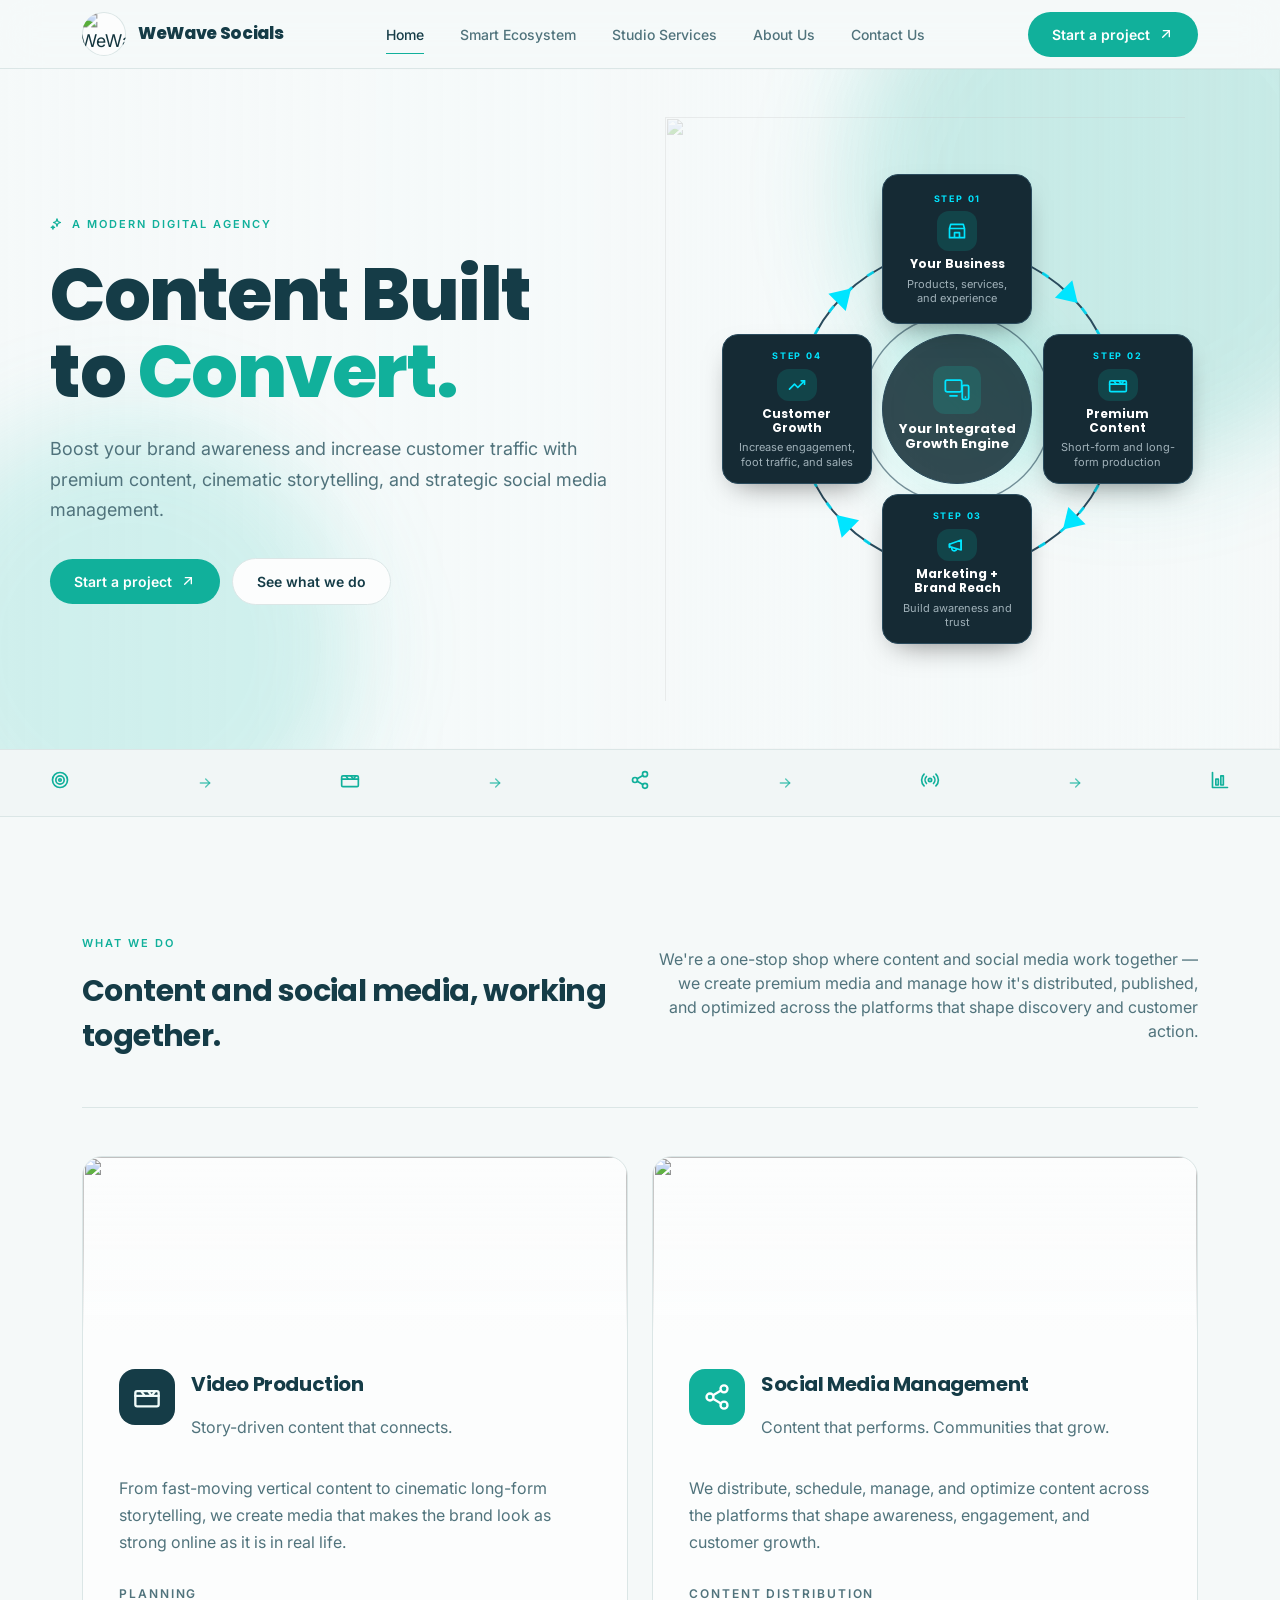
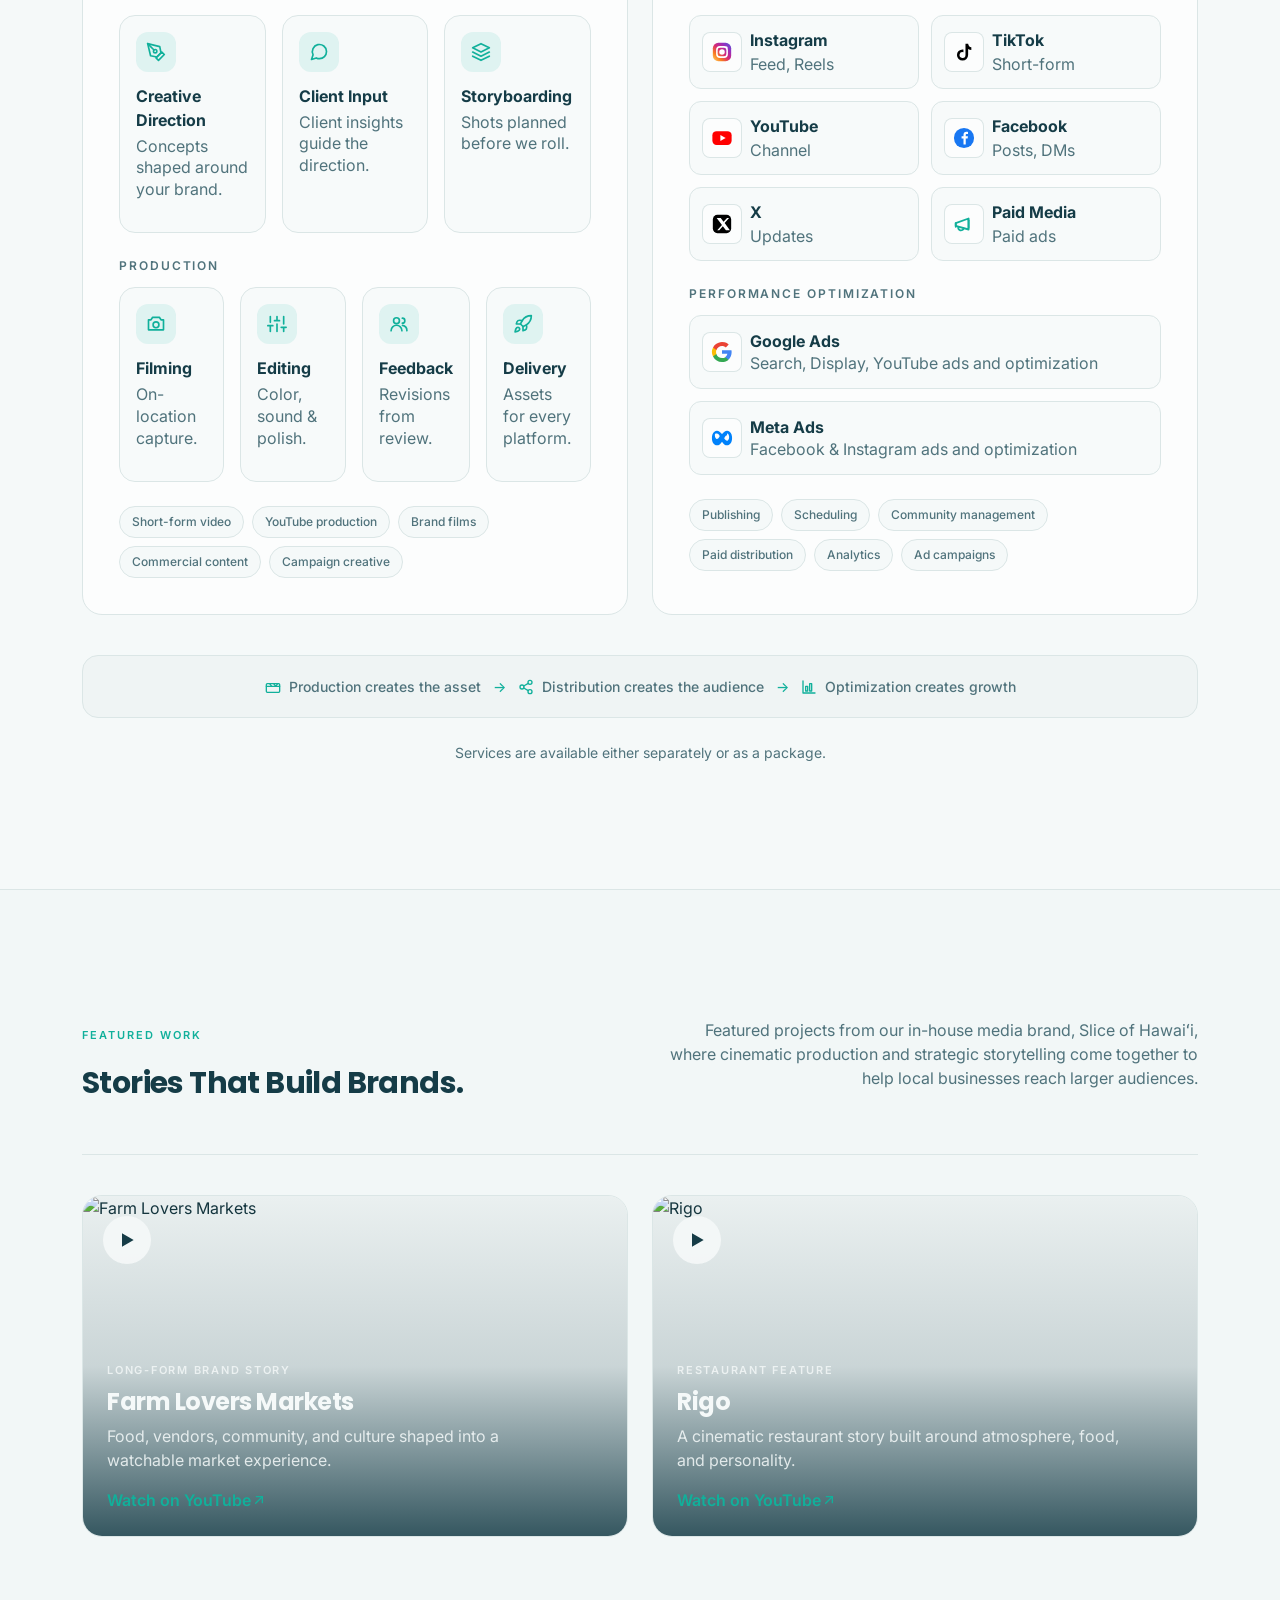
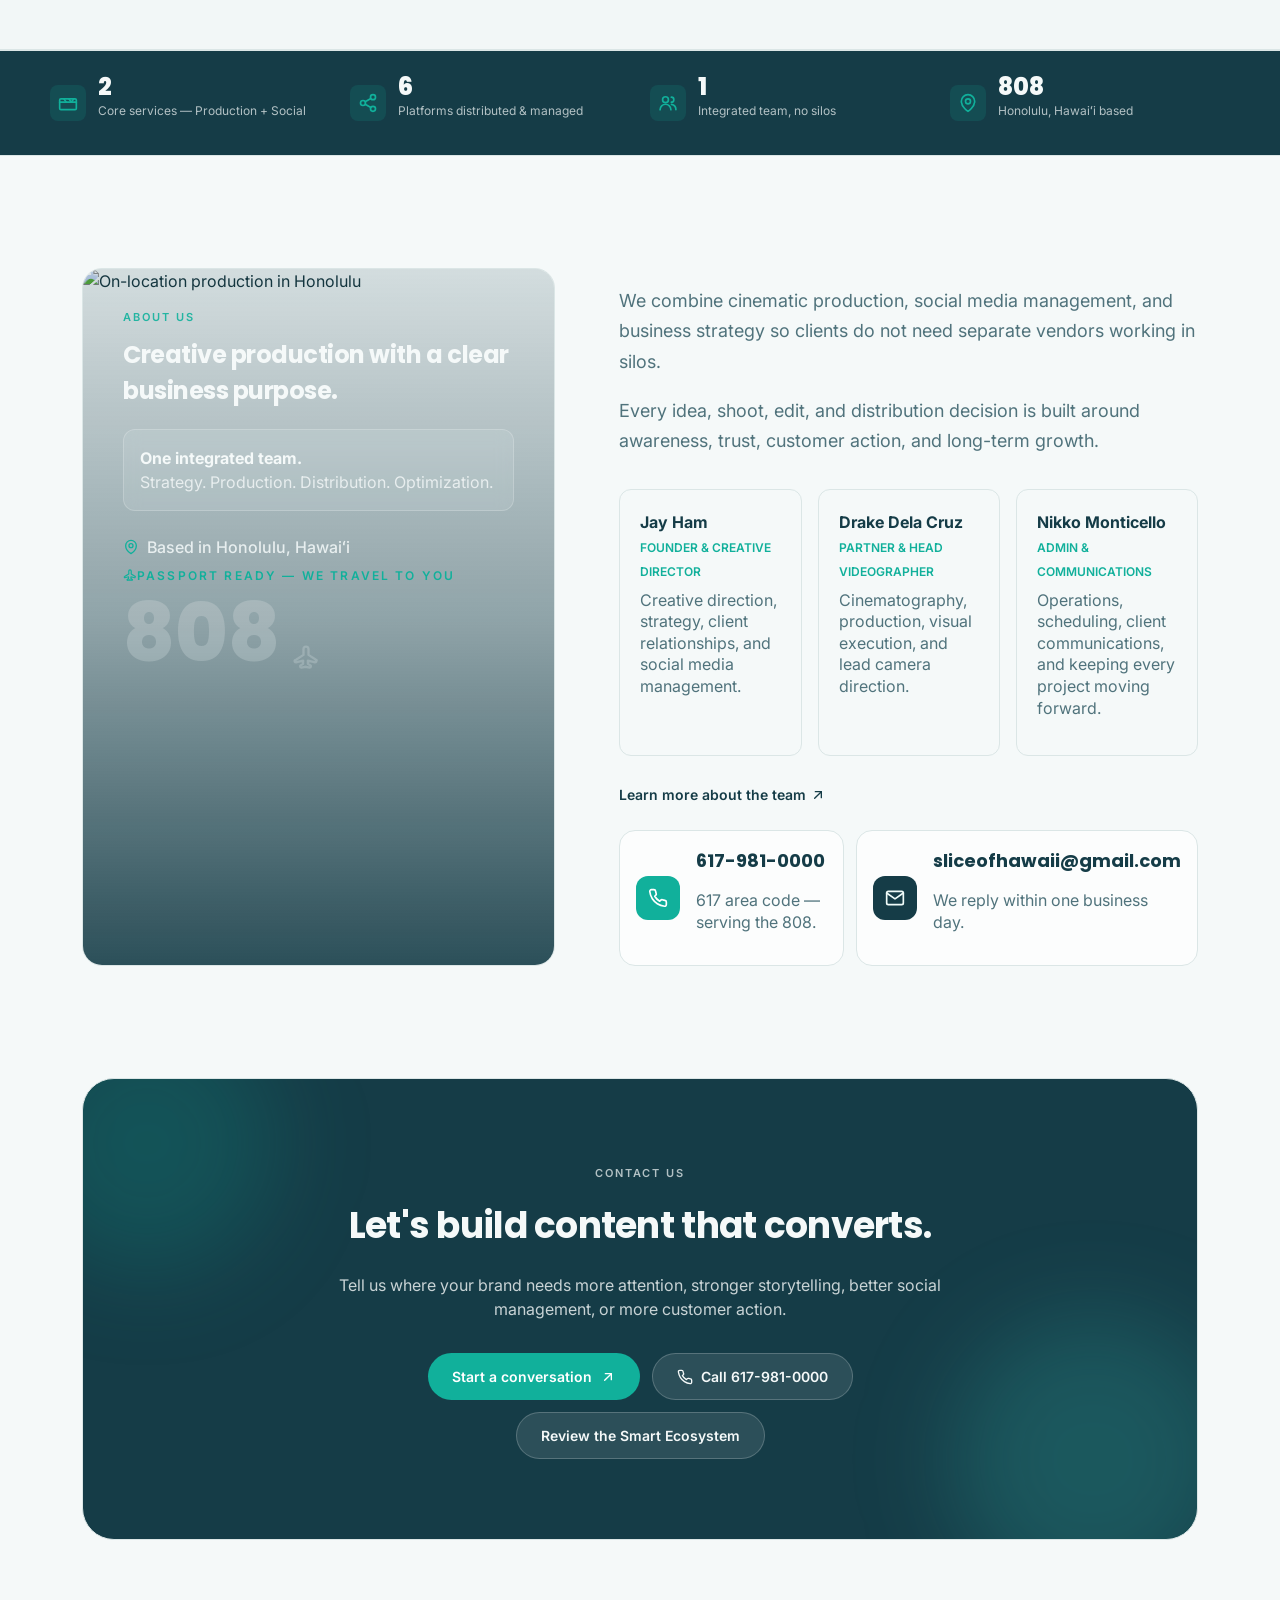
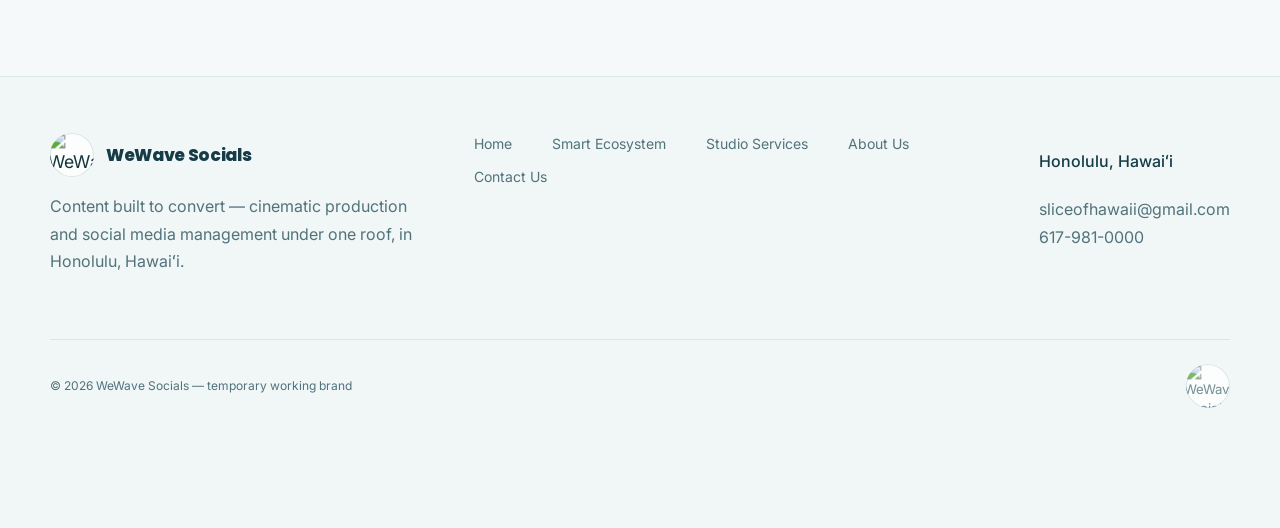
==== static-site/index.html @ 346dc927 "File changes" ====
<!DOCTYPE html>
<html lang="en">
<head>
<meta charset="UTF-8">
<meta name="viewport" content="width=device-width, initial-scale=1.0">
<title>WeWave Socials — Content Built to Convert</title>
<link rel="stylesheet" href="styles.css">
</head>
<body>

<!-- Icon sprite -->
<svg width="0" height="0" style="position:absolute" aria-hidden="true">
<symbol id="ic-sparkles" viewBox="0 0 24 24"><path d="M12 3l1.6 4.8L18 9.5l-4.4 1.7L12 16l-1.6-4.8L6 9.5l4.4-1.7L12 3z"/><path d="M5 15l.7 2L8 17.7 5.7 18.4 5 21l-.7-2.6L2 17.7 4.3 17 5 15z"/></symbol>
<symbol id="ic-arrow-up-right" viewBox="0 0 24 24"><path d="M7 17L17 7"/><path d="M8 7h9v9"/></symbol>
<symbol id="ic-arrow-right" viewBox="0 0 24 24"><path d="M5 12h14"/><path d="M13 6l6 6-6 6"/></symbol>
<symbol id="ic-arrow-left" viewBox="0 0 24 24"><path d="M19 12H5"/><path d="M11 18l-6-6 6-6"/></symbol>
<symbol id="ic-play" viewBox="0 0 24 24"><path d="M6 4l14 8-14 8z" fill="currentColor" stroke="none"/></symbol>
<symbol id="ic-eye" viewBox="0 0 24 24"><path d="M2 12s3.5-7 10-7 10 7 10 7-3.5 7-10 7-10-7-10-7z"/><circle cx="12" cy="12" r="3"/></symbol>
<symbol id="ic-heart" viewBox="0 0 24 24"><path d="M20.84 4.61a5.5 5.5 0 0 0-7.78 0L12 6.67l-1.06-1.06a5.5 5.5 0 1 0-7.78 7.78l1.06 1.06L12 21.23l7.78-7.78 1.06-1.06a5.5 5.5 0 0 0 0-7.78z"/></symbol>
<symbol id="ic-phone" viewBox="0 0 24 24"><path d="M22 16.92v3a2 2 0 0 1-2.18 2 19.8 19.8 0 0 1-8.63-3.07 19.5 19.5 0 0 1-6-6 19.8 19.8 0 0 1-3.07-8.67A2 2 0 0 1 4.11 2h3a2 2 0 0 1 2 1.72c.13.96.36 1.9.7 2.81a2 2 0 0 1-.45 2.11L8.09 9.91a16 16 0 0 0 6 6l1.27-1.27a2 2 0 0 1 2.11-.45c.91.34 1.85.57 2.81.7A2 2 0 0 1 22 16.92z"/></symbol>
<symbol id="ic-mail" viewBox="0 0 24 24"><rect x="2" y="4" width="20" height="16" rx="2"/><path d="M2 6l10 7 10-7"/></symbol>
<symbol id="ic-map-pin" viewBox="0 0 24 24"><path d="M20 10c0 7-8 12-8 12s-8-5-8-12a8 8 0 0 1 16 0z"/><circle cx="12" cy="10" r="3"/></symbol>
<symbol id="ic-plane" viewBox="0 0 24 24"><path d="M17.8 19.2 16 11l3.5-3.5a2.12 2.12 0 0 0-3-3L13 8 4.8 6.2a1 1 0 0 0-1 1.7l5.5 3.3-2 2-2.3-.5a1 1 0 0 0-1 1.7l3 2 2 3a1 1 0 0 0 1.7-1l-.5-2.3 2-2 3.3 5.5a1 1 0 0 0 1.7-1z"/></symbol>
<symbol id="ic-clapperboard" viewBox="0 0 24 24"><rect x="2" y="7" width="20" height="13" rx="1.5"/><path d="M2 11h20"/><path d="M7 7l3 4M13 7l3 4M19 7l-3 4"/></symbol>
<symbol id="ic-share-2" viewBox="0 0 24 24"><circle cx="18" cy="5" r="3"/><circle cx="6" cy="12" r="3"/><circle cx="18" cy="19" r="3"/><path d="M8.6 13.5l6.8 4M15.4 6.5l-6.8 4"/></symbol>
<symbol id="ic-bar-chart-3" viewBox="0 0 24 24"><path d="M3 3v18h18"/><rect x="7" y="11" width="3" height="7"/><rect x="13" y="7" width="3" height="11"/></symbol>
<symbol id="ic-target" viewBox="0 0 24 24"><circle cx="12" cy="12" r="9"/><circle cx="12" cy="12" r="5"/><circle cx="12" cy="12" r="1.5"/></symbol>
<symbol id="ic-radio" viewBox="0 0 24 24"><path d="M4.9 19.1a10 10 0 0 1 0-14.2M19.1 4.9a10 10 0 0 1 0 14.2M7.8 16.2a6 6 0 0 1 0-8.4M16.2 7.8a6 6 0 0 1 0 8.4"/><circle cx="12" cy="12" r="2"/></symbol>
<symbol id="ic-pen-tool" viewBox="0 0 24 24"><path d="m12 19 7-7 3 3-7 7-3-3z"/><path d="m18 13-1.5-7.5L2 2l3.5 14.5L13 18l5-5z"/><path d="m2 2 7.586 7.586"/><circle cx="11" cy="11" r="2"/></symbol>
<symbol id="ic-message-circle" viewBox="0 0 24 24"><path d="M21 11.5a8.38 8.38 0 0 1-8.5 8.5 8.5 8.5 0 0 1-3.8-.9L3 21l1.9-5.7a8.5 8.5 0 1 1 16.1-3.8z"/></symbol>
<symbol id="ic-layers" viewBox="0 0 24 24"><path d="M12 2l10 5-10 5L2 7l10-5z"/><path d="M2 12l10 5 10-5M2 17l10 5 10-5"/></symbol>
<symbol id="ic-camera" viewBox="0 0 24 24"><path d="M3 7h3l2-3h8l2 3h3v12H3z"/><circle cx="12" cy="13" r="3.5"/></symbol>
<symbol id="ic-sliders" viewBox="0 0 24 24"><path d="M4 21v-7M4 10V3M12 21v-9M12 8V3M20 21v-5M20 12V3M1 14h6M9 8h6M17 16h6"/></symbol>
<symbol id="ic-users" viewBox="0 0 24 24"><circle cx="9" cy="8" r="3.5"/><path d="M2.5 20a6.5 6.5 0 0 1 13 0M16 5a3 3 0 0 1 0 6M21.5 20a6.5 6.5 0 0 0-5.3-6.4"/></symbol>
<symbol id="ic-rocket" viewBox="0 0 24 24"><path d="M4.5 16.5c-1.5 1.26-2 5-2 5s3.74-.5 5-2c.71-.84.7-2.13-.09-2.91a2.18 2.18 0 0 0-2.91-.09z"/><path d="M12 15l-3-3a22 22 0 0 1 2-3.95A12.88 12.88 0 0 1 22 2c0 2.72-.78 7.5-6 11a22.35 22.35 0 0 1-4 2z"/><path d="M9 12H4s.55-3.03 2-4c1.62-1.08 5 0 5 0M12 15v5s3.03-.55 4-2c1.08-1.62 0-5 0-5"/></symbol>
<symbol id="ic-check" viewBox="0 0 24 24"><path d="M20 6L9 17l-5-5"/></symbol>
<symbol id="ic-globe" viewBox="0 0 24 24"><circle cx="12" cy="12" r="9"/><path d="M3 12h18M12 3a15 15 0 0 1 0 18M12 3a15 15 0 0 0 0 18"/></symbol>
<symbol id="ic-headphones" viewBox="0 0 24 24"><path d="M3 14v-2a9 9 0 0 1 18 0v2"/><path d="M21 14v4a2 2 0 0 1-2 2h-2v-6h4M3 14v4a2 2 0 0 0 2 2h2v-6H3"/></symbol>
<symbol id="ic-building-2" viewBox="0 0 24 24"><rect x="4" y="3" width="16" height="18" rx="1"/><path d="M8 7h2M14 7h2M8 11h2M14 11h2M8 15h2M14 15h2M10 21v-4h4v4"/></symbol>
<symbol id="ic-store" viewBox="0 0 24 24"><path d="M3 9l1.5-5h15L21 9M3 9v11h18V9M3 9h18M9 20v-6h6v6"/></symbol>
<symbol id="ic-megaphone" viewBox="0 0 24 24"><path d="M3 11l14-5v12L3 14v-3z"/><path d="M3 11v4M11.6 16.8a3 3 0 1 1-5.8-1.6"/><path d="M17 8v8"/></symbol>
<symbol id="ic-trending-up" viewBox="0 0 24 24"><path d="M3 17l6-6 4 4 8-8"/><path d="M17 7h4v4"/></symbol>
<symbol id="ic-sprout" viewBox="0 0 24 24"><path d="M12 22V12M12 12C7 12 5 8 5 5c3 0 7 1 7 7zM12 12c5 0 7-4 7-7-3 0-7 1-7 7z"/></symbol>
<symbol id="ic-gauge" viewBox="0 0 24 24"><path d="M12 14l3-3M3 14a9 9 0 0 1 18 0"/><circle cx="12" cy="14" r="1.5"/></symbol>
<symbol id="ic-smartphone" viewBox="0 0 24 24"><rect x="7" y="2" width="10" height="20" rx="2"/><path d="M11 18h2"/></symbol>
<symbol id="ic-tv" viewBox="0 0 24 24"><rect x="2" y="5" width="20" height="13" rx="2"/><path d="M8 21h8"/></symbol>
<symbol id="ic-menu" viewBox="0 0 24 24"><path d="M4 6h16M4 12h16M4 18h16"/></symbol>
<symbol id="ic-x" viewBox="0 0 24 24"><path d="M6 6l12 12M18 6l-12 12"/></symbol>
</svg>

<!-- Header -->
<header class="site-header">
  <input type="checkbox" id="nav-toggle">
  <div class="container-wide header-row">
    <a href="index.html" class="brand-link">
      <span class="brand-logo"><img src="https://media.base44.com/images/public/6a5a1601b834ac73c4093efe/1c120a191_WeWaveSocialsStorefrontLogo.png" alt="WeWave Socials"></span>
      <span class="brand-name">WeWave Socials</span>
    </a>
    <nav class="nav-desktop">
      <a class="nav-link active" href="index.html">Home</a>
      <a class="nav-link" href="ecosystem.html">Smart Ecosystem</a>
      <a class="nav-link" href="studio-services.html">Studio Services</a>
      <a class="nav-link" href="about.html">About Us</a>
      <a class="nav-link" href="contact.html">Contact Us</a>
    </nav>
    <div class="nav-actions">
      <a href="contact.html" class="btn-gold">Start a project <svg class="icon ic-4"><use href="#ic-arrow-up-right"/></svg></a>
    </div>
    <label for="nav-toggle" class="menu-btn">
      <svg class="icon ic-5 icon-open"><use href="#ic-menu"/></svg>
      <svg class="icon ic-5 icon-close"><use href="#ic-x"/></svg>
    </label>
  </div>
  <div class="mobile-menu">
    <a class="nav-link" href="index.html">Home</a>
    <a class="nav-link" href="ecosystem.html">Smart Ecosystem</a>
    <a class="nav-link" href="studio-services.html">Studio Services</a>
    <a class="nav-link" href="about.html">About Us</a>
    <a class="nav-link" href="contact.html">Contact Us</a>
    <a href="contact.html" class="btn-gold btn-block" style="margin-top:.5rem">Start a project <svg class="icon ic-4"><use href="#ic-arrow-up-right"/></svg></a>
  </div>
</header>

<!-- Hero -->
<section class="hero">
  <img class="hero-bg ken-burns" src="https://media.base44.com/images/public/6a5a1601b834ac73c4093efe/52b4cb76a_generated_image.png" alt="">
  <div style="position:absolute;inset:0" class="bg-grad-hero"></div>
  <div class="hero-glow" style="top:-160px;right:-10%;width:560px;height:560px;background:hsl(172 82% 38% / 0.2)"></div>
  <div class="hero-glow bg-float-slow" style="bottom:-128px;left:-8%;width:460px;height:460px;background:hsl(174 56% 50% / 0.2)"></div>
  <div class="container-wide hero-grid">
    <div>
      <span class="eyebrow"><svg class="icon ic-3.5"><use href="#ic-sparkles"/></svg> A Modern Digital Agency</span>
      <h1>Content Built<br>to <span class="text-accent">Convert.</span></h1>
      <p class="text-lg leading-relaxed text-muted" style="max-width:36rem;margin-top:1.5rem">Boost your brand awareness and increase customer traffic with premium content, cinematic storytelling, and strategic social media management.</p>
      <div class="flex flex-wrap items-center gap-3" style="margin-top:2rem">
        <a href="contact.html" class="btn-gold">Start a project <svg class="icon ic-4"><use href="#ic-arrow-up-right"/></svg></a>
        <a href="#services" class="btn-ghost">See what we do</a>
      </div>
    </div>
    <div style="padding-left:0">
      <!-- Growth Engine flywheel -->
      <div class="ge-wrap">
        <img class="ge-watermark" src="https://media.base44.com/images/public/6a5a1601b834ac73c4093efe/0976eb1b7_image.png" alt="">
        <div class="ge-wheel">
          <div class="ge-glow"></div>
          <svg class="ge-svg" viewBox="0 0 100 100" preserveAspectRatio="xMidYMid meet" aria-hidden="true">
            <circle cx="50" cy="50" r="34" fill="none" stroke="#2a4b5d" stroke-width="0.4"/>
            <circle cx="50" cy="50" r="20" fill="none" stroke="#2a4b5d" stroke-width="0.3" opacity="0.6"/>
            <g class="flywheel-spin">
              <circle cx="50" cy="50" r="34" fill="none" stroke="#00e5ff" stroke-width="0.6" stroke-dasharray="1.6 4" opacity="0.85"/>
              <g fill="#00e5ff">
                <path d="M-2,-2.6 L2.2,0 L-2,2.6 Z" transform="translate(74,26) rotate(45)"/>
                <path d="M-2,-2.6 L2.2,0 L-2,2.6 Z" transform="translate(74,74) rotate(135)"/>
                <path d="M-2,-2.6 L2.2,0 L-2,2.6 Z" transform="translate(26,74) rotate(225)"/>
                <path d="M-2,-2.6 L2.2,0 L-2,2.6 Z" transform="translate(26,26) rotate(315)"/>
              </g>
            </g>
          </svg>
          <div class="ge-hub">
            <div class="ge-hub-inner">
              <span class="ge-ic-box"><svg width="28" height="28" viewBox="0 0 24 24" fill="none" stroke="currentColor" stroke-width="1.5" stroke-linecap="round" stroke-linejoin="round"><rect x="2" y="3.5" width="14" height="10" rx="1.4"/><path d="M6 17h6"/><rect x="16.5" y="8" width="5.5" height="12" rx="1.2"/><path d="M19.25 18h.01"/></svg></span>
              <strong style="font-family:var(--font-heading);font-size:13px;font-weight:700;line-height:1.15;color:#fff">Your Integrated<br>Growth Engine</strong>
            </div>
          </div>
          <div class="ge-node" style="left:50%;top:16%"><div class="ge-node-card"><span class="ge-step-label">Step 01</span><span class="ge-node-ic"><svg class="icon ic-5"><use href="#ic-store"/></svg></span><strong class="ge-node-title">Your Business</strong><span class="ge-node-cap">Products, services, and experience</span></div></div>
          <div class="ge-node" style="left:84%;top:50%"><div class="ge-node-card"><span class="ge-step-label">Step 02</span><span class="ge-node-ic"><svg class="icon ic-5"><use href="#ic-clapperboard"/></svg></span><strong class="ge-node-title">Premium Content</strong><span class="ge-node-cap">Short-form and long-form production</span></div></div>
          <div class="ge-node" style="left:50%;top:84%"><div class="ge-node-card"><span class="ge-step-label">Step 03</span><span class="ge-node-ic"><svg class="icon ic-5"><use href="#ic-megaphone"/></svg></span><strong class="ge-node-title">Marketing + Brand Reach</strong><span class="ge-node-cap">Build awareness and trust</span></div></div>
          <div class="ge-node" style="left:16%;top:50%"><div class="ge-node-card"><span class="ge-step-label">Step 04</span><span class="ge-node-ic"><svg class="icon ic-5"><use href="#ic-trending-up"/></svg></span><strong class="ge-node-title">Customer Growth</strong><span class="ge-node-cap">Increase engagement, foot traffic, and sales</span></div></div>
        </div>
        <div class="ge-mobile">
          <div class="ge-mrow"><span class="ge-mic"><svg width="26" height="26" viewBox="0 0 24 24" fill="none" stroke="currentColor" stroke-width="1.5" stroke-linecap="round" stroke-linejoin="round"><rect x="2" y="3.5" width="14" height="10" rx="1.4"/><path d="M6 17h6"/><rect x="16.5" y="8" width="5.5" height="12" rx="1.2"/><path d="M19.25 18h.01"/></svg></span><div><strong style="display:block;font-family:var(--font-heading);font-size:14px;font-weight:700;color:#fff">Your Integrated Growth Engine</strong><span style="font-size:12px;color:#a0b1b9">Production + distribution + optimization, working together</span></div></div>
          <div class="ge-mrow"><span class="ge-mic"><svg class="icon ic-5"><use href="#ic-store"/></svg></span><div><span class="ge-step-label">Step 01</span><strong style="display:block;font-family:var(--font-heading);font-size:14px;font-weight:700;color:#fff">Your Business</strong><span style="font-size:12px;color:#a0b1b9">Products, services, and experience</span></div></div>
          <div class="ge-mrow"><span class="ge-mic"><svg class="icon ic-5"><use href="#ic-clapperboard"/></svg></span><div><span class="ge-step-label">Step 02</span><strong style="display:block;font-family:var(--font-heading);font-size:14px;font-weight:700;color:#fff">Premium Content</strong><span style="font-size:12px;color:#a0b1b9">Short-form and long-form production</span></div></div>
          <div class="ge-mrow"><span class="ge-mic"><svg class="icon ic-5"><use href="#ic-megaphone"/></svg></span><div><span class="ge-step-label">Step 03</span><strong style="display:block;font-family:var(--font-heading);font-size:14px;font-weight:700;color:#fff">Marketing + Brand Reach</strong><span style="font-size:12px;color:#a0b1b9">Build awareness and trust</span></div></div>
          <div class="ge-mrow"><span class="ge-mic"><svg class="icon ic-5"><use href="#ic-trending-up"/></svg></span><div><span class="ge-step-label">Step 04</span><strong style="display:block;font-family:var(--font-heading);font-size:14px;font-weight:700;color:#fff">Customer Growth</strong><span style="font-size:12px;color:#a0b1b9">Increase engagement, foot traffic, and sales</span></div></div>
        </div>
      </div>
    </div>
  </div>
</section>

<!-- Trust strip -->
<div class="trust-strip">
  <div class="container-wide trust-inner">
    <span class="text-accent" title="Strategy"><svg class="icon ic-5"><use href="#ic-target"/></svg></span>
    <svg class="icon ic-4 arrow-move" style="color:hsl(172 82% 38% / 0.7)"><use href="#ic-arrow-right"/></svg>
    <span class="text-accent" title="Production"><svg class="icon ic-5"><use href="#ic-clapperboard"/></svg></span>
    <svg class="icon ic-4 arrow-move" style="color:hsl(172 82% 38% / 0.7)"><use href="#ic-arrow-right"/></svg>
    <span class="text-accent" title="Social Management"><svg class="icon ic-5"><use href="#ic-share-2"/></svg></span>
    <svg class="icon ic-4 arrow-move" style="color:hsl(172 82% 38% / 0.7)"><use href="#ic-arrow-right"/></svg>
    <span class="text-accent" title="Distribution"><svg class="icon ic-5"><use href="#ic-radio"/></svg></span>
    <svg class="icon ic-4 arrow-move" style="color:hsl(172 82% 38% / 0.7)"><use href="#ic-arrow-right"/></svg>
    <span class="text-accent" title="Optimization"><svg class="icon ic-5"><use href="#ic-bar-chart-3"/></svg></span>
  </div>
</div>

<!-- Services -->
<section id="services" class="section">
  <div class="container-wide">
    <div class="svc-head">
      <div>
        <span class="eyebrow">What We Do</span>
        <h2 class="text-3xl" style="margin-top:1rem">Content and social media, working together.</h2>
      </div>
      <p class="text-muted text-right">We're a one-stop shop where content and social media work together — we create premium media and manage how it's distributed, published, and optimized across the platforms that shape discovery and customer action.</p>
    </div>

    <div class="grid grid-2" style="margin-top:3rem">
      <!-- Video Production -->
      <article class="card svc-card">
        <div class="svc-img relative"><img class="ken-burns" src="https://media.base44.com/images/public/6a5a1601b834ac73c4093efe/ff95a23da_generated_image.png" alt=""><div class="bg-grad-up absolute inset-0"></div></div>
        <div class="svc-body flex flex-col">
          <div class="flex items-start gap-4">
            <span class="svc-icon-lg bg-primary text-primary-foreground"><svg class="icon ic-7"><use href="#ic-clapperboard"/></svg></span>
            <div><h3 class="text-xl">Video Production</h3><p class="text-sm text-muted">Story-driven content that connects.</p></div>
          </div>
          <p class="text-muted leading-relaxed" style="margin-top:1.25rem">From fast-moving vertical content to cinematic long-form storytelling, we create media that makes the brand look as strong online as it is in real life.</p>
          <span class="uppercase font-semibold text-muted" style="margin-top:.75rem;font-size:12px;letter-spacing:0.16em">Planning</span>
          <div class="grid grid-3" style="margin-top:.75rem;gap:1rem">
            <div class="svc-step"><span class="step-ic"><svg class="icon ic-5"><use href="#ic-pen-tool"/></svg></span><strong class="text-sm text-primary" style="display:block;margin-top:.75rem">Creative Direction</strong><p class="text-xs leading-snug text-muted" style="margin-top:.25rem">Concepts shaped around your brand.</p></div>
            <div class="svc-step"><span class="step-ic"><svg class="icon ic-5"><use href="#ic-message-circle"/></svg></span><strong class="text-sm text-primary" style="display:block;margin-top:.75rem">Client Input</strong><p class="text-xs leading-snug text-muted" style="margin-top:.25rem">Client insights guide the direction.</p></div>
            <div class="svc-step"><span class="step-ic"><svg class="icon ic-5"><use href="#ic-layers"/></svg></span><strong class="text-sm text-primary" style="display:block;margin-top:.75rem">Storyboarding</strong><p class="text-xs leading-snug text-muted" style="margin-top:.25rem">Shots planned before we roll.</p></div>
          </div>
          <span class="uppercase font-semibold text-muted" style="margin-top:1.5rem;font-size:12px;letter-spacing:0.16em">Production</span>
          <div class="grid grid-4" style="margin-top:.75rem;gap:1rem">
            <div class="svc-step"><span class="step-ic"><svg class="icon ic-5"><use href="#ic-camera"/></svg></span><strong class="text-sm text-primary" style="display:block;margin-top:.75rem">Filming</strong><p class="text-xs leading-snug text-muted" style="margin-top:.25rem">On-location capture.</p></div>
            <div class="svc-step"><span class="step-ic"><svg class="icon ic-5"><use href="#ic-sliders"/></svg></span><strong class="text-sm text-primary" style="display:block;margin-top:.75rem">Editing</strong><p class="text-xs leading-snug text-muted" style="margin-top:.25rem">Color, sound & polish.</p></div>
            <div class="svc-step"><span class="step-ic"><svg class="icon ic-5"><use href="#ic-users"/></svg></span><strong class="text-sm text-primary" style="display:block;margin-top:.75rem">Feedback</strong><p class="text-xs leading-snug text-muted" style="margin-top:.25rem">Revisions from review.</p></div>
            <div class="svc-step"><span class="step-ic"><svg class="icon ic-5"><use href="#ic-rocket"/></svg></span><strong class="text-sm text-primary" style="display:block;margin-top:.75rem">Delivery</strong><p class="text-xs leading-snug text-muted" style="margin-top:.25rem">Assets for every platform.</p></div>
          </div>
          <div class="flex flex-wrap gap-2 mt-auto" style="padding-top:1.5rem">
            <span class="tag">Short-form video</span><span class="tag">YouTube production</span><span class="tag">Brand films</span><span class="tag">Commercial content</span><span class="tag">Campaign creative</span>
          </div>
        </div>
      </article>

      <!-- Social Media Management -->
      <article class="card svc-card">
        <div class="svc-img relative"><img class="ken-burns-alt" src="https://media.base44.com/images/public/6a5a1601b834ac73c4093efe/dd1cc73e6_generated_image.png" alt=""><div class="bg-grad-up absolute inset-0"></div></div>
        <div class="svc-body flex flex-col">
          <div class="flex items-start gap-4">
            <span class="svc-icon-lg bg-accent text-accent-foreground"><svg class="icon ic-7"><use href="#ic-share-2"/></svg></span>
            <div><h3 class="text-xl">Social Media Management</h3><p class="text-sm text-muted">Content that performs. Communities that grow.</p></div>
          </div>
          <p class="text-muted leading-relaxed" style="margin-top:1.25rem">We distribute, schedule, manage, and optimize content across the platforms that shape awareness, engagement, and customer growth.</p>
          <span class="uppercase font-semibold text-muted" style="margin-top:.75rem;font-size:12px;letter-spacing:0.16em">Content Distribution</span>
          <div class="grid" style="margin-top:.75rem;gap:.75rem;grid-template-columns:repeat(2,1fr)">
            <div class="dist-row"><span class="dist-ic"><svg viewBox="0 0 24 24" width="24" height="24"><defs><linearGradient id="igG" x1="0" y1="1" x2="1" y2="0"><stop offset="0" stop-color="#FEDA75"/><stop offset="25%" stop-color="#FA7E1E"/><stop offset="50%" stop-color="#D62976"/><stop offset="75%" stop-color="#962FBF"/><stop offset="100%" stop-color="#4F5BD5"/></linearGradient></defs><rect x="2" y="2" width="20" height="20" rx="6" fill="url(#igG)"/><rect x="6.4" y="6.4" width="11.2" height="11.2" rx="3.4" fill="none" stroke="#fff" stroke-width="1.7"/><circle cx="12" cy="12" r="3" fill="#fff"/><circle cx="16.9" cy="7.1" r="1.15" fill="#fff"/></svg></span><div><strong class="text-sm text-primary">Instagram</strong><span class="text-xs text-muted" style="display:block">Feed, Reels</span></div></div>
            <div class="dist-row"><span class="dist-ic"><svg viewBox="0 0 24 24" width="24" height="24"><path fill="#000" d="M16.5 3c.32 2.05 1.55 3.6 3.5 3.95v2.85c-1.25 0-2.45-.38-3.5-1.02v6.47a6.1 6.1 0 1 1-6.1-6.1c.33 0 .66.03.98.08v2.93a3.22 3.22 0 1 0 2.24 3.06V3h2.88z"/></svg></span><div><strong class="text-sm text-primary">TikTok</strong><span class="text-xs text-muted" style="display:block">Short-form</span></div></div>
            <div class="dist-row"><span class="dist-ic"><svg viewBox="0 0 24 24" width="24" height="24"><rect x="1.5" y="4.5" width="21" height="15" rx="4.5" fill="#FF0000"/><path d="M10.2 8.6v6.8l5.8-3.4z" fill="#fff"/></svg></span><div><strong class="text-sm text-primary">YouTube</strong><span class="text-xs text-muted" style="display:block">Channel</span></div></div>
            <div class="dist-row"><span class="dist-ic"><svg viewBox="0 0 24 24" width="24" height="24"><circle cx="12" cy="12" r="11" fill="#1877F2"/><path d="M13.9 12.6h2.05l.32-2.4h-2.37V8.67c0-.69.2-1.17 1.2-1.17h1.27V5.34c-.22-.03-.97-.09-1.84-.09-1.82 0-3.07 1.11-3.07 3.15v1.8H9.35v2.4h2.11V19h2.44z" fill="#fff"/></svg></span><div><strong class="text-sm text-primary">Facebook</strong><span class="text-xs text-muted" style="display:block">Posts, DMs</span></div></div>
            <div class="dist-row"><span class="dist-ic"><svg viewBox="0 0 24 24" width="24" height="24"><rect x="2" y="2" width="20" height="20" rx="5" fill="#000"/><path fill="#fff" d="M17.5 5.5h2.2l-4.8 5.5L20.6 18.9h-4.3l-3.4-4.45L9 18.9H6.8l5.15-5.9L6.2 5.5h4.4l3.08 4.07L17.5 5.5z"/></svg></span><div><strong class="text-sm text-primary">X</strong><span class="text-xs text-muted" style="display:block">Updates</span></div></div>
            <div class="dist-row"><span class="dist-ic text-accent"><svg class="icon ic-5"><use href="#ic-megaphone"/></svg></span><div><strong class="text-sm text-primary">Paid Media</strong><span class="text-xs text-muted" style="display:block">Paid ads</span></div></div>
          </div>
          <span class="uppercase font-semibold text-muted" style="margin-top:1.5rem;font-size:12px;letter-spacing:0.16em">Performance Optimization</span>
          <div class="grid" style="margin-top:.75rem;gap:.75rem">
            <div class="dist-row"><span class="dist-ic"><svg viewBox="0 0 24 24" width="24" height="24"><path fill="#4285F4" d="M22.5 12.2c0-.7-.06-1.38-.18-2.04H12v3.87h5.9a5.05 5.05 0 0 1-2.18 3.31v2.76h3.53c2.06-1.9 3.25-4.7 3.25-7.9z"/><path fill="#34A853" d="M12 23c2.95 0 5.42-.98 7.23-2.65l-3.53-2.74c-.98.66-2.23 1.05-3.7 1.05-2.85 0-5.27-1.92-6.13-4.5H2.23v2.83A11 11 0 0 0 12 23z"/><path fill="#FBBC05" d="M5.87 14.16a6.6 6.6 0 0 1 0-4.32V7.01H2.23a11 11 0 0 0 0 9.98l3.64-2.83z"/><path fill="#EA4335" d="M12 5.38c1.6 0 3.04.55 4.18 1.63l3.13-3.13A11 11 0 0 0 2.23 7.01l3.64 2.83C6.73 7.3 9.15 5.38 12 5.38z"/></svg></span><div><strong class="text-sm text-primary">Google Ads</strong><span class="text-xs leading-snug text-muted" style="display:block">Search, Display, YouTube ads and optimization</span></div></div>
            <div class="dist-row"><span class="dist-ic"><svg viewBox="0 0 24 24" width="24" height="24"><path fill="#0082FB" d="M6.5 4C3.2 4 1 7.4 1 12s2.2 8 5.5 8c2.2 0 3.9-1.6 5.5-4 1.6 2.4 3.3 4 5.5 4 3.3 0 5.5-3.4 5.5-8s-2.2-8-5.5-8c-2.2 0-3.9 1.6-5.5 4-1.6-2.4-3.3-4-5.5-4zm0 3c1 0 2 .9 3.1 2.7-1 1.9-2 3.3-3.1 3.3-1.3 0-2.3-1.8-2.3-4S5.2 7 6.5 7zm11 0c1.3 0 2.3 1.8 2.3 4s-1 4-2.3 4c-1 0-2.1-.9-3.1-2.7 1-1.9 2-3.3 3.1-3.3z"/></svg></span><div><strong class="text-sm text-primary">Meta Ads</strong><span class="text-xs leading-snug text-muted" style="display:block">Facebook & Instagram ads and optimization</span></div></div>
          </div>
          <div class="flex flex-wrap gap-2 mt-auto" style="padding-top:1.5rem">
            <span class="tag">Publishing</span><span class="tag">Scheduling</span><span class="tag">Community management</span><span class="tag">Paid distribution</span><span class="tag">Analytics</span><span class="tag">Ad campaigns</span>
          </div>
        </div>
      </article>
    </div>

    <div class="rel-bar" style="margin-top:2.5rem">
      <span class="flex items-center gap-2"><svg class="icon ic-4 text-accent"><use href="#ic-clapperboard"/></svg> Production creates the asset</span>
      <span class="text-accent">→</span>
      <span class="flex items-center gap-2"><svg class="icon ic-4 text-accent"><use href="#ic-share-2"/></svg> Distribution creates the audience</span>
      <span class="text-accent">→</span>
      <span class="flex items-center gap-2"><svg class="icon ic-4 text-accent"><use href="#ic-bar-chart-3"/></svg> Optimization creates growth</span>
    </div>
    <p class="footnote">Services are available either separately or as a package.</p>
  </div>
</section>

<!-- Featured Work -->
<section class="section" style="background:hsl(180 18% 93% / 0.3);border-top:1px solid var(--border);border-bottom:1px solid var(--border)">
  <div class="container-wide">
    <div class="svc-head">
      <div>
        <span class="eyebrow">Featured Work</span>
        <h2 class="text-3xl" style="margin-top:1rem">Stories That Build Brands.</h2>
      </div>
      <p class="text-muted text-right">Featured projects from our in-house media brand, Slice of Hawaiʻi, where cinematic production and strategic storytelling come together to help local businesses reach larger audiences.</p>
    </div>
    <div class="grid grid-2" style="margin-top:2.5rem">
      <a class="work-card" href="https://www.youtube.com/watch?v=ld4I4f8DILA&t=16s" target="_blank" rel="noopener">
        <div class="work-thumb"><img src="https://img.youtube.com/vi/ld4I4f8DILA/maxresdefault.jpg" alt="Farm Lovers Markets"><div class="bg-grad-overlay absolute inset-0"></div><div class="work-play"><svg class="icon ic-5"><use href="#ic-play"/></svg></div></div>
        <div class="work-meta"><span class="uppercase font-semibold" style="font-size:11px;letter-spacing:0.16em;color:hsl(184 28% 97% / 0.8)">Long-form brand story</span><h3 class="text-2xl" style="margin-top:.25rem;color:var(--background)">Farm Lovers Markets</h3><p class="text-sm" style="margin-top:.25rem;max-width:28rem;color:hsl(184 28% 97% / 0.85)">Food, vendors, community, and culture shaped into a watchable market experience.</p><div class="flex flex-wrap items-center gap-x-4 gap-y-1" style="margin-top:.75rem"><span class="text-accent font-semibold text-sm flex items-center gap-1">Watch on YouTube <svg class="icon ic-4"><use href="#ic-arrow-up-right"/></svg></span></div></div>
      </a>
      <a class="work-card" href="https://www.youtube.com/watch?v=Yyh1HHAIAQY&t=642s" target="_blank" rel="noopener">
        <div class="work-thumb"><img src="https://img.youtube.com/vi/Yyh1HHAIAQY/maxresdefault.jpg" alt="Rigo"><div class="bg-grad-overlay absolute inset-0"></div><div class="work-play"><svg class="icon ic-5"><use href="#ic-play"/></svg></div></div>
        <div class="work-meta"><span class="uppercase font-semibold" style="font-size:11px;letter-spacing:0.16em;color:hsl(184 28% 97% / 0.8)">Restaurant feature</span><h3 class="text-2xl" style="margin-top:.25rem;color:var(--background)">Rigo</h3><p class="text-sm" style="margin-top:.25rem;max-width:28rem;color:hsl(184 28% 97% / 0.85)">A cinematic restaurant story built around atmosphere, food, and personality.</p><div class="flex flex-wrap items-center gap-x-4 gap-y-1" style="margin-top:.75rem"><span class="text-accent font-semibold text-sm flex items-center gap-1">Watch on YouTube <svg class="icon ic-4"><use href="#ic-arrow-up-right"/></svg></span></div></div>
      </a>
    </div>
  </div>
</section>

<!-- Stats band -->
<section class="stats-band">
  <div class="container-wide stats-grid">
    <div class="stat-item"><span class="stat-ic"><svg class="icon ic-5"><use href="#ic-clapperboard"/></svg></span><div><div class="stat-val">2</div><p class="stat-lbl">Core services — Production + Social</p></div></div>
    <div class="stat-item"><span class="stat-ic"><svg class="icon ic-5"><use href="#ic-share-2"/></svg></span><div><div class="stat-val">6</div><p class="stat-lbl">Platforms distributed & managed</p></div></div>
    <div class="stat-item"><span class="stat-ic"><svg class="icon ic-5"><use href="#ic-users"/></svg></span><div><div class="stat-val">1</div><p class="stat-lbl">Integrated team, no silos</p></div></div>
    <div class="stat-item"><span class="stat-ic"><svg class="icon ic-5"><use href="#ic-map-pin"/></svg></span><div><div class="stat-val">808</div><p class="stat-lbl">Honolulu, Hawaiʻi based</p></div></div>
  </div>
</section>

<!-- About teaser -->
<section id="about" class="section">
  <div class="container-wide about-teaser">
    <div class="about-img">
      <img class="ken-burns" src="https://media.base44.com/images/public/6a5a1601b834ac73c4093efe/58acc856a_generated_image.png" alt="On-location production in Honolulu">
      <div class="bg-overlay-dark absolute inset-0"></div>
      <div class="about-img-inner">
        <span class="eyebrow on-dark">About Us</span>
        <h2 style="margin-top:.75rem;color:var(--background)">Creative production with a clear business purpose.</h2>
        <div class="rounded-2xl border-light bg-background-10 backdrop-blur" style="margin-top:1.25rem;padding:1rem"><strong style="display:block;font-weight:700;color:var(--background)">One integrated team.</strong><span class="text-sm" style="color:hsl(184 28% 97% / 0.8)">Strategy. Production. Distribution. Optimization.</span></div>
        <div style="margin-top:1.5rem">
          <div class="flex items-center gap-2 text-sm font-medium" style="color:hsl(184 28% 97% / 0.85)"><svg class="icon ic-4 text-accent"><use href="#ic-map-pin"/></svg> Based in Honolulu, Hawaiʻi</div>
          <div class="uppercase font-semibold flex items-center gap-1.5 text-accent" style="margin-top:.5rem;font-size:12px;letter-spacing:0.18em"><svg class="icon ic-3.5" style="transform:rotate(-45deg)"><use href="#ic-plane"/></svg> Passport ready — we travel to you</div>
          <div class="flex items-end gap-3" style="margin-top:.5rem"><span style="font-family:var(--font-heading);font-size:80px;font-weight:800;line-height:1;color:hsl(184 28% 97% / 0.2)">808</span><svg class="icon ic-7" style="transform:rotate(-45deg);color:hsl(184 28% 97% / 0.2)"><use href="#ic-plane"/></svg></div>
        </div>
      </div>
    </div>
    <div>
      <p class="text-lg leading-relaxed text-muted">We combine cinematic production, social media management, and business strategy so clients do not need separate vendors working in silos.</p>
      <p class="text-lg leading-relaxed text-muted" style="margin-top:1rem">Every idea, shoot, edit, and distribution decision is built around awareness, trust, customer action, and long-term growth.</p>
      <div class="team-mini-grid" style="margin-top:2rem">
        <div class="tile-box" style="padding:1.25rem"><strong class="text-primary" style="font-size:16px;display:block">Jay Ham</strong><span class="uppercase font-semibold text-accent" style="font-size:12px">Founder & Creative Director</span><p class="text-sm leading-snug text-muted" style="margin-top:.5rem">Creative direction, strategy, client relationships, and social media management.</p></div>
        <div class="tile-box" style="padding:1.25rem"><strong class="text-primary" style="font-size:16px;display:block">Drake Dela Cruz</strong><span class="uppercase font-semibold text-accent" style="font-size:12px">Partner & Head Videographer</span><p class="text-sm leading-snug text-muted" style="margin-top:.5rem">Cinematography, production, visual execution, and lead camera direction.</p></div>
        <div class="tile-box" style="padding:1.25rem"><strong class="text-primary" style="font-size:16px;display:block">Nikko Monticello</strong><span class="uppercase font-semibold text-accent" style="font-size:12px">Admin & Communications</span><p class="text-sm leading-snug text-muted" style="margin-top:.5rem">Operations, scheduling, client communications, and keeping every project moving forward.</p></div>
      </div>
      <a href="about.html" class="link-accent" style="margin-top:1.75rem;display:inline-flex;align-items:center;gap:.25rem">Learn more about the team <svg class="icon ic-4"><use href="#ic-arrow-up-right"/></svg></a>
      <div class="contact-mini-grid" style="margin-top:1.5rem">
        <div class="contact-card"><span class="contact-ic bg-accent text-accent-foreground"><svg class="icon ic-5"><use href="#ic-phone"/></svg></span><div><a href="tel:+16179810000" class="text-primary font-bold text-lg" style="font-family:var(--font-heading)">617-981-0000</a><p class="text-xs leading-snug text-muted">617 area code — serving the 808.</p></div></div>
        <div class="contact-card"><span class="contact-ic bg-primary text-primary-foreground"><svg class="icon ic-5"><use href="#ic-mail"/></svg></span><div><a href="mailto:sliceofhawaii@gmail.com" class="text-primary font-bold text-lg truncate" style="font-family:var(--font-heading)">sliceofhawaii@gmail.com</a><p class="text-xs leading-snug text-muted">We reply within one business day.</p></div></div>
      </div>
    </div>
  </div>
</section>

<!-- CTA -->
<section id="contact" style="padding-bottom:2.5rem">
  <div class="container-wide">
    <div class="cta-box">
      <div class="hero-glow" style="left:-64px;top:-64px;width:256px;height:256px;background:hsl(172 82% 38% / 0.2)"></div>
      <div class="hero-glow" style="bottom:-64px;right:-40px;width:288px;height:288px;background:hsl(174 56% 50% / 0.2)"></div>
      <div class="relative" style="max-width:42rem;margin:0 auto">
        <small class="uppercase font-semibold" style="font-size:11px;letter-spacing:0.18em;color:hsl(184 28% 97% / 0.7)">Contact Us</small>
        <h2 class="text-4xl" style="margin-top:1rem;color:var(--background)">Let's build content that converts.</h2>
        <p style="margin-top:1.25rem;color:hsl(184 28% 97% / 0.8)">Tell us where your brand needs more attention, stronger storytelling, better social management, or more customer action.</p>
        <div class="flex flex-wrap justify-center gap-3" style="margin-top:2rem">
          <a href="mailto:sliceofhawaii@gmail.com?subject=Content%20Project%20Inquiry" class="btn-gold">Start a conversation <svg class="icon ic-4"><use href="#ic-arrow-up-right"/></svg></a>
          <a href="tel:+16179810000" class="btn-ghost on-dark"><svg class="icon ic-4"><use href="#ic-phone"/></svg> Call 617-981-0000</a>
          <a href="ecosystem.html" class="btn-ghost on-dark">Review the Smart Ecosystem</a>
        </div>
      </div>
    </div>
  </div>
</section>

<!-- Footer -->
<footer class="site-footer">
  <div class="container-wide footer-inner">
    <div class="footer-grid">
      <div class="max-w-sm">
        <a href="index.html" class="brand-link"><span class="brand-logo"><img src="https://media.base44.com/images/public/6a5a1601b834ac73c4093efe/1c120a191_WeWaveSocialsStorefrontLogo.png" alt="WeWave Socials"></span><span class="brand-name">WeWave Socials</span></a>
        <p class="text-sm leading-relaxed text-muted" style="margin-top:1rem">Content built to convert — cinematic production and social media management under one roof, in Honolulu, Hawaiʻi.</p>
      </div>
      <nav class="footer-nav">
        <a href="index.html">Home</a><a href="ecosystem.html">Smart Ecosystem</a><a href="studio-services.html">Studio Services</a><a href="about.html">About Us</a><a href="contact.html">Contact Us</a>
      </nav>
      <div class="text-sm text-muted">
        <p class="font-medium text-primary">Honolulu, Hawaiʻi</p>
        <a href="mailto:sliceofhawaii@gmail.com" style="margin-top:.5rem;display:inline-block">sliceofhawaii@gmail.com</a>
        <a href="tel:+16179810000" style="margin-top:.25rem;display:block">617-981-0000</a>
      </div>
    </div>
    <div class="footer-bottom">
      <span>© 2026 WeWave Socials — temporary working brand</span>
      <span class="brand-logo"><img src="https://media.base44.com/images/public/6a5a1601b834ac73c4093efe/1c120a191_WeWaveSocialsStorefrontLogo.png" alt="WeWave Socials" style="opacity:.8"></span>
    </div>
  </div>
</footer>

</body>
</html>
---- static-site/styles.css ----
/* WeWave Socials — static HTML/CSS version. Mirrors the React app's design tokens and components. */

@import url('https://fonts.googleapis.com/css2?family=Poppins:wght@400;500;600;700;800;900&family=Inter:wght@400;500;600;700&display=swap');

:root {
  --background: hsl(184 28% 97%);
  --foreground: hsl(193 52% 16%);
  --card: hsl(182 22% 99%);
  --primary: hsl(193 54% 18%);
  --primary-foreground: hsl(172 60% 96%);
  --secondary: hsl(180 18% 93%);
  --secondary-foreground: hsl(193 52% 16%);
  --muted: hsl(180 16% 93%);
  --muted-foreground: hsl(193 22% 40%);
  --accent: hsl(172 82% 38%);
  --accent-foreground: hsl(0 0% 100%);
  --tropical: hsl(174 56% 50%);
  --tropical-foreground: hsl(193 54% 14%);
  --border: hsl(180 18% 88%);
  --radius: 0.75rem;
  --font-heading: 'Poppins', ui-sans-serif, system-ui, sans-serif;
  --font-body: 'Inter', ui-sans-serif, system-ui, sans-serif;
}

* { box-sizing: border-box; }

html, body { margin: 0; padding: 0; }
body {
  background: var(--background);
  color: var(--foreground);
  font-family: var(--font-body);
  -webkit-font-smoothing: antialiased;
  line-height: 1.5;
}
img { max-width: 100%; display: block; }
a { color: inherit; text-decoration: none; }
h1, h2, h3, h4 { font-family: var(--font-heading); margin: 0; color: var(--primary); letter-spacing: -0.02em; }

.container-wide { max-width: 1180px; margin: 0 auto; padding: 0 20px; }
@media (min-width: 640px) { .container-wide { padding: 0 32px; } }

/* Layout helpers */
.flex { display: flex; }
.grid { display: grid; }
.flex-col { flex-direction: column; }
.flex-wrap { flex-wrap: wrap; }
.items-center { align-items: center; }
.items-start { align-items: flex-start; }
.items-end { align-items: flex-end; }
.justify-center { justify-content: center; }
.justify-between { justify-content: space-between; }
.gap-2 { gap: 0.5rem; } .gap-3 { gap: 0.75rem; } .gap-4 { gap: 1rem; }
.gap-5 { gap: 1.25rem; } .gap-6 { gap: 1.5rem; } .gap-8 { gap: 2rem; }
.gap-10 { gap: 2.5rem; } .gap-12 { gap: 3rem; }
.gap-x-8 { column-gap: 2rem; } .gap-y-3 { row-gap: 0.75rem; }
.text-center { text-align: center; }
.text-right { text-align: right; }
.mx-auto { margin-left: auto; margin-right: auto; }
.w-full { width: 100%; } .h-full { height: 100%; }
.relative { position: relative; } .absolute { position: absolute; }
.inset-0 { inset: 0; }
.overflow-hidden { overflow: hidden; }
.object-cover { object-fit: cover; } .object-contain { object-fit: contain; }
.truncate { overflow: hidden; text-overflow: ellipsis; white-space: nowrap; }

/* Text */
.eyebrow { display: inline-flex; align-items: center; gap: 0.5rem; font-size: 11px; font-weight: 600; text-transform: uppercase; letter-spacing: 0.18em; color: var(--accent); }
.eyebrow.center { justify-content: center; }
.eyebrow.on-dark { color: hsl(172 82% 38% / 0.9); }
.text-muted { color: var(--muted-foreground); }
.text-accent { color: var(--accent); }
.text-white { color: #fff; }
.text-lg { font-size: 1.125rem; } .text-xl { font-size: 1.25rem; }
.text-2xl { font-size: 1.5rem; } .text-3xl { font-size: 1.875rem; }
.text-4xl { font-size: 2.25rem; } .text-5xl { font-size: 3rem; }
.font-bold { font-weight: 700; } .font-extrabold { font-weight: 800; }
.font-semibold { font-weight: 600; } .font-medium { font-weight: 500; }
.uppercase { text-transform: uppercase; }
.tracking-tight { letter-spacing: -0.02em; }
.leading-snug { line-height: 1.35; } .leading-tight { line-height: 1.15; }
.leading-relaxed { line-height: 1.7; } .leading-none { line-height: 1; }

.max-w-sm { max-width: 24rem; } .max-w-md { max-width: 28rem; }
.max-w-xl { max-width: 36rem; } .max-w-2xl { max-width: 42rem; }
.max-w-3xl { max-width: 48rem; }

/* Backgrounds / borders / tints */
.bg-card { background: var(--card); }
.bg-background { background: var(--background); }
.bg-primary { background: var(--primary); }
.bg-secondary { background: var(--secondary); }
.bg-muted { background: var(--muted); }
.bg-accent { background: var(--accent); }
.bg-tropical { background: var(--tropical); }
.text-primary { color: var(--primary); }
.text-primary-foreground { color: var(--primary-foreground); }
.text-background { color: var(--background); }
.text-tropical-foreground { color: var(--tropical-foreground); }
.text-accent-foreground { color: var(--accent-foreground); }
.bg-accent-5 { background: hsl(172 82% 38% / 0.05); }
.bg-accent-10 { background: hsl(172 82% 38% / 0.10); }
.bg-accent-15 { background: hsl(172 82% 38% / 0.15); }
.bg-accent-20 { background: hsl(172 82% 38% / 0.20); }
.bg-accent-30 { background: hsl(172 82% 38% / 0.30); }
.bg-primary-15 { background: hsl(193 54% 18% / 0.15); }
.bg-primary-20 { background: hsl(193 54% 18% / 0.20); }
.bg-tropical-10 { background: hsl(174 56% 50% / 0.10); }
.bg-tropical-15 { background: hsl(174 56% 50% / 0.15); }
.bg-tropical-20 { background: hsl(174 56% 50% / 0.20); }
.bg-secondary-30 { background: hsl(180 18% 93% / 0.30); }
.bg-secondary-40 { background: hsl(180 18% 93% / 0.40); }
.bg-secondary-50 { background: hsl(180 18% 93% / 0.50); }
.bg-background-60 { background: hsl(184 28% 97% / 0.60); }
.bg-background-90 { background: hsl(184 28% 97% / 0.90); }
.bg-background-10 { background: hsl(184 28% 97% / 0.10); }
.bg-primary-grad { background: linear-gradient(135deg, var(--primary), hsl(193 54% 18% / 0.7)); }
.bg-grad-up { background: linear-gradient(to top, var(--card), hsl(182 22% 99% / 0.3), transparent); }
.bg-grad-hero { background: linear-gradient(to right, var(--background), hsl(184 28% 97% / 0.85), hsl(184 28% 97% / 0.4)); }
.bg-grad-overlay { background: linear-gradient(to top, hsl(193 54% 18% / 0.85), hsl(193 54% 18% / 0.15), transparent); }
.bg-overlay-dark { background: linear-gradient(to top, hsl(193 54% 18% / 0.9), hsl(193 54% 18% / 0.45), hsl(193 54% 18% / 0.15)); }

.border { border: 1px solid var(--border); }
.border-y { border-top: 1px solid var(--border); border-bottom: 1px solid var(--border); }
.border-b { border-bottom: 1px solid var(--border); }
.border-t { border-top: 1px solid var(--border); }
.border-accent-30 { border: 1px solid hsl(172 82% 38% / 0.30); }
.border-accent-40 { border: 1px solid hsl(172 82% 38% / 0.40); }
.border-light { border: 1px solid hsl(0 0% 100% / 0.2); }
.ring { box-shadow: inset 0 0 0 1px var(--border); }

.rounded-full { border-radius: 9999px; }
.rounded-xl { border-radius: calc(var(--radius) - 4px); }
.rounded-2xl { border-radius: calc(var(--radius)); }
.rounded-3xl { border-radius: calc(var(--radius) + 0.5rem); }
.rounded-big { border-radius: 2rem; }

.opacity-20 { opacity: 0.2; } .opacity-25 { opacity: 0.25; }
.opacity-60 { opacity: 0.6; } .opacity-70 { opacity: 0.7; }
.opacity-80 { opacity: 0.8; } .opacity-85 { opacity: 0.85; }
.opacity-90 { opacity: 0.9; }
.blur-2xl { filter: blur(24px); }
.blur-3xl { filter: blur(48px); }
.backdrop-blur { backdrop-filter: blur(8px); }
.backdrop-blur-xl { backdrop-filter: blur(20px); }
.shadow-sm { box-shadow: 0 1px 3px rgba(0,0,0,0.06); }

/* Buttons */
.btn-primary, .btn-gold, .btn-ghost {
  display: inline-flex; align-items: center; justify-content: center; gap: 0.5rem;
  border-radius: 9999px; padding: 0.75rem 1.5rem; font-size: 0.875rem; font-weight: 600;
  transition: all 0.2s; min-height: 44px; cursor: pointer; border: 0; font-family: var(--font-body);
}
.btn-primary { background: var(--primary); color: var(--primary-foreground); }
.btn-primary:hover { transform: translateY(-2px); box-shadow: 0 12px 24px -10px hsl(193 54% 18% / 0.5); }
.btn-gold { background: var(--accent); color: var(--accent-foreground); }
.btn-gold:hover { transform: translateY(-2px); box-shadow: 0 12px 24px -10px hsl(172 82% 38% / 0.4); }
.btn-ghost { background: var(--card); color: var(--primary); border: 1px solid var(--border); }
.btn-ghost:hover { border-color: hsl(193 54% 18% / 0.4); transform: translateY(-2px); }
.btn-ghost.on-dark { background: hsl(0 0% 100% / 0.1); border-color: hsl(0 0% 100% / 0.2); color: var(--background); }
.btn-ghost.on-dark:hover { border-color: hsl(0 0% 100% / 0.4); }
.btn-block { width: 100%; }

.icon { width: 1em; height: 1em; stroke: currentColor; stroke-width: 2; fill: none; stroke-linecap: round; stroke-linejoin: round; }
.icon.fill { fill: currentColor; stroke: none; }
.icon svg { width: 100%; height: 100%; display: block; }
.ic-3 { width: 12px; height: 12px; } .ic-3\.5 { width: 14px; height: 14px; }
.ic-4 { width: 16px; height: 16px; } .ic-5 { width: 20px; height: 20px; }
.ic-6 { width: 24px; height: 24px; } .ic-7 { width: 28px; height: 28px; } .ic-9 { width: 36px; height: 36px; }

/* Card */
.card { background: var(--card); border: 1px solid var(--border); border-radius: calc(var(--radius) + 0.5rem); overflow: hidden; }
.tile-box { border: 1px solid var(--border); background: var(--background); border-radius: calc(var(--radius)); }
.tag { display: inline-flex; align-items: center; border: 1px solid var(--border); background: var(--background); border-radius: 9999px; padding: 0.375rem 0.75rem; font-size: 0.75rem; font-weight: 500; color: var(--muted-foreground); }
.pill-check { display: inline-flex; align-items: center; gap: 0.375rem; border: 1px solid var(--border); background: var(--card); border-radius: 9999px; padding: 0.5rem 1rem; font-size: 0.875rem; font-weight: 600; color: var(--primary); }

/* Sections */
.section { padding: 80px 0; }
@media (min-width: 640px) { .section { padding: 112px 0; } }
.section-sm { padding: 64px 0; }
.icon-tile { display: grid; place-items: center; border-radius: 0.75rem; }

/* Animations */
@keyframes ken-burns { 0%,100% { transform: scale(1) translate3d(0,0,0); } 50% { transform: scale(1.14) translate3d(-2.5%,-1.5%,0); } }
.ken-burns { animation: ken-burns 18s ease-in-out infinite; will-change: transform; }
@keyframes ken-burns-alt { 0%,100% { transform: scale(1.12) translate3d(2.5%,1.5%,0); } 50% { transform: scale(1) translate3d(-1.5%,-2%,0); } }
.ken-burns-alt { animation: ken-burns-alt 22s ease-in-out infinite; will-change: transform; }
@keyframes bg-float { 0%,100% { transform: translateY(0); } 50% { transform: translateY(-26px); } }
.bg-float { animation: bg-float 7s ease-in-out infinite; }
@keyframes bg-float-slow { 0%,100% { transform: translateY(0); } 50% { transform: translateY(22px); } }
.bg-float-slow { animation: bg-float-slow 9s ease-in-out infinite; }
@keyframes flywheel-spin { to { transform: rotate(360deg); } }
.flywheel-spin { animation: flywheel-spin 30s linear infinite; transform-box: fill-box; transform-origin: center; }
@keyframes arrow-pulse-right { 0%,100% { transform: translateX(0); opacity: .45; } 50% { transform: translateX(3px); opacity: 1; } }
.arrow-move { animation: arrow-pulse-right 1.1s ease-in-out infinite; }
@media (prefers-reduced-motion: reduce) {
  .ken-burns, .ken-burns-alt, .bg-float, .bg-float-slow, .flywheel-spin, .arrow-move { animation: none; }
}

/* Header */
.site-header { position: sticky; top: 0; z-index: 50; background: hsl(184 28% 97% / 0.85); backdrop-filter: blur(20px); border-bottom: 1px solid var(--border); }
.header-row { display: flex; height: 68px; align-items: center; justify-content: space-between; gap: 1.5rem; }
.brand-link { display: flex; align-items: center; gap: 0.75rem; }
.brand-logo { width: 44px; height: 44px; border-radius: 9999px; overflow: hidden; box-shadow: inset 0 0 0 1px var(--border); background: var(--card); }
.brand-logo img { width: 100%; height: 100%; object-fit: cover; transform: scale(1.1); }
.brand-name { font-family: var(--font-heading); font-size: 17px; font-weight: 800; letter-spacing: -0.02em; color: var(--primary); }
.nav-desktop { display: none; align-items: center; gap: 0.25rem; }
.nav-link { position: relative; border-radius: 9999px; padding: 0.5rem 1rem; font-size: 0.875rem; font-weight: 500; color: var(--muted-foreground); transition: color 0.2s; }
.nav-link:hover { color: var(--primary); }
.nav-link.active { color: var(--primary); }
.nav-link.active::after { content: ""; position: absolute; left: 1rem; right: 1rem; bottom: -1px; height: 1px; background: var(--accent); }
.nav-actions { display: none; align-items: center; gap: 0.75rem; }
.menu-btn { display: inline-grid; place-items: center; width: 44px; height: 44px; border-radius: 9999px; border: 1px solid var(--border); background: var(--card); cursor: pointer; }
.mobile-menu { display: none; border-top: 1px solid var(--border); background: var(--background); padding: 16px 20px; }
#nav-toggle { display: none; }
#nav-toggle:checked ~ .mobile-menu { display: block; }
#nav-toggle:checked ~ .header-row .menu-btn .icon-open { display: none; }
#nav-toggle:checked ~ .header-row .menu-btn .icon-close { display: inline-grid; }
.menu-btn .icon-close { display: none; }
@media (min-width: 768px) {
  .nav-desktop { display: flex; }
  .nav-actions { display: flex; }
  .menu-btn { display: none; }
}

/* Footer */
.site-footer { position: relative; margin-top: 6rem; border-top: 1px solid var(--border); background: hsl(180 18% 93% / 0.4); padding-bottom: 4rem; }
.footer-inner { padding: 56px 0; }
.footer-grid { display: flex; flex-direction: column; gap: 2.5rem; }
@media (min-width: 768px) { .footer-grid { flex-direction: row; align-items: flex-start; justify-content: space-between; } }
.footer-nav { display: flex; flex-wrap: wrap; column-gap: 2.5rem; row-gap: 0.75rem; font-size: 0.875rem; }
.footer-nav a { color: var(--muted-foreground); }
.footer-nav a:hover { color: var(--primary); }
.footer-bottom { display: flex; flex-direction: column; align-items: center; gap: 1rem; border-top: 1px solid var(--border); padding-top: 1.5rem; margin-top: 3rem; font-size: 0.75rem; color: var(--muted-foreground); }
@media (min-width: 640px) { .footer-bottom { flex-direction: row; justify-content: space-between; } }

/* Hero */
.hero { position: relative; overflow: hidden; }
.hero-bg { position: absolute; inset: 0; width: 100%; height: 100%; object-fit: cover; opacity: 0.25; }
.hero-glow { position: absolute; border-radius: 9999px; filter: blur(48px); pointer-events: none; }
.hero-grid { position: relative; display: grid; gap: 3rem; align-items: center; padding: 56px 0; }
@media (min-width: 640px) { .hero-grid { padding: 80px 0; } }
@media (min-width: 1024px) { .hero-grid { grid-template-columns: 1.05fr 0.95fr; gap: 2rem; } }
.hero h1 { font-size: clamp(2.6rem, 6vw, 4.6rem); font-weight: 800; line-height: 1.04; margin-top: 1.25rem; }

.page-hero { position: relative; overflow: hidden; border-bottom: 1px solid var(--border); background: hsl(180 18% 93% / 0.3); }
.page-hero-inner { padding: 64px 0; text-align: center; }
@media (min-width: 640px) { .page-hero-inner { padding: 96px 0; } }
.page-hero h1 { font-size: clamp(2.4rem, 5.5vw, 4rem); font-weight: 800; line-height: 1.05; margin: 1.25rem auto 0; max-width: 48rem; }

/* Trust strip */
.trust-strip { border-top: 1px solid var(--border); border-bottom: 1px solid var(--border); background: hsl(180 18% 93% / 0.4); }
.trust-inner { display: flex; flex-wrap: wrap; align-items: center; justify-content: center; column-gap: 2rem; row-gap: 0.75rem; padding: 20px 0; }
@media (min-width: 640px) { .trust-inner { justify-content: space-between; } }

/* Service / work grids */
.grid-2 { grid-template-columns: 1fr; gap: 1.5rem; }
.grid-3 { grid-template-columns: 1fr; gap: 1.5rem; }
.grid-4 { grid-template-columns: repeat(2, 1fr); gap: 0.625rem; }
@media (min-width: 1024px) { .grid-2 { grid-template-columns: 1fr 1fr; } .grid-3 { grid-template-columns: repeat(3, 1fr); } }
@media (min-width: 640px) { .grid-4 { grid-template-columns: repeat(4, 1fr); } }

.svc-head { display: grid; gap: 2rem; border-bottom: 1px solid var(--border); padding-bottom: 3rem; }
@media (min-width: 768px) { .svc-head { grid-template-columns: 1fr 1fr; align-items: end; } }

.svc-card { display: flex; flex-direction: column; overflow: hidden; }
.svc-card .svc-img { position: relative; height: 176px; overflow: hidden; }
.svc-card .svc-img img { width: 100%; height: 100%; object-fit: cover; }
.svc-card .svc-body { padding: 28px; }
@media (min-width: 640px) { .svc-card .svc-body { padding: 36px; } }
.svc-icon-lg { display: grid; place-items: center; width: 56px; height: 56px; border-radius: 1rem; flex-shrink: 0; }
.svc-step { border: 1px solid var(--border); background: hsl(184 28% 97% / 0.6); border-radius: 1rem; padding: 1rem; }
.svc-step .step-ic { display: grid; place-items: center; width: 40px; height: 40px; border-radius: 0.75rem; background: hsl(172 82% 38% / 0.1); color: var(--accent); }

.dist-row { display: flex; align-items: center; gap: 0.5rem; border: 1px solid var(--border); background: hsl(184 28% 97% / 0.6); border-radius: 0.75rem; padding: 0.75rem; height: 74px; }
.dist-ic { display: grid; place-items: center; width: 40px; height: 40px; border-radius: 0.5rem; background: var(--card); box-shadow: inset 0 0 0 1px var(--border); flex-shrink: 0; }
.dist-ic svg { width: 22px; height: 22px; }

.rel-bar { display: flex; flex-wrap: wrap; align-items: center; justify-content: center; gap: 0.75rem; border: 1px solid var(--border); background: hsl(180 18% 93% / 0.5); border-radius: 1rem; padding: 1.25rem 1.5rem; text-align: center; font-size: 0.875rem; font-weight: 500; color: var(--muted-foreground); }

/* Featured work */
.work-card { position: relative; display: block; overflow: hidden; border: 1px solid var(--border); border-radius: calc(var(--radius) + 0.5rem); }
.work-thumb { position: relative; aspect-ratio: 16/10; overflow: hidden; background: var(--muted); }
.work-thumb img { width: 100%; height: 100%; object-fit: cover; transition: transform 0.6s; }
.work-card:hover .work-thumb img { transform: scale(1.05); }
.work-play { position: absolute; left: 20px; top: 20px; width: 48px; height: 48px; display: grid; place-items: center; border-radius: 9999px; background: hsl(184 28% 97% / 0.9); color: var(--primary); }
.work-meta { position: absolute; left: 0; right: 0; bottom: 0; padding: 1.5rem; color: var(--background); }

/* Stats band */
.stats-band { background: var(--primary); border-top: 1px solid var(--border); border-bottom: 1px solid var(--border); }
.stats-grid { display: grid; gap: 1.25rem; padding: 24px 0; }
@media (min-width: 640px) { .stats-grid { grid-template-columns: 1fr 1fr; } }
@media (min-width: 1024px) { .stats-grid { grid-template-columns: repeat(4, 1fr); } }
.stat-item { display: flex; align-items: center; gap: 0.75rem; }
.stat-ic { display: grid; place-items: center; width: 36px; height: 36px; border-radius: 0.5rem; background: hsl(172 82% 38% / 0.15); color: var(--accent); flex-shrink: 0; }
.stat-val { font-family: var(--font-heading); font-size: 1.5rem; font-weight: 800; line-height: 1; color: var(--background); }
.stat-lbl { margin-top: 0.25rem; font-size: 0.75rem; line-height: 1.3; color: hsl(184 28% 97% / 0.7); }

/* About teaser */
.about-teaser { display: grid; gap: 2.5rem; }
@media (min-width: 1024px) { .about-teaser { grid-template-columns: 0.9fr 1.1fr; gap: 4rem; } }
.about-img { position: relative; overflow: hidden; border-radius: calc(var(--radius) + 0.5rem); border: 1px solid var(--border); }
.about-img img { position: absolute; inset: 0; width: 100%; height: 100%; object-fit: cover; }
.about-img-inner { position: relative; min-height: 440px; display: flex; flex-direction: column; justify-content: flex-end; padding: 32px; color: var(--background); }
@media (min-width: 640px) { .about-img-inner { padding: 40px; } }
.team-mini-grid { display: grid; gap: 1rem; }
@media (min-width: 640px) { .team-mini-grid { grid-template-columns: 1fr 1fr; } }
@media (min-width: 1024px) { .team-mini-grid { grid-template-columns: 1fr 1fr 1fr; } }
.contact-mini-grid { display: grid; gap: 0.75rem; }
@media (min-width: 640px) { .contact-mini-grid { grid-template-columns: 1fr 1fr; } }

/* CTA */
.cta-box { position: relative; overflow: hidden; border-radius: 2rem; border: 1px solid var(--border); background: var(--primary); padding: 56px 24px; text-align: center; }
@media (min-width: 640px) { .cta-box { padding: 80px 48px; } }

/* Growth Engine flywheel */
.ge-wrap { position: relative; max-width: 520px; margin: 0 auto; border-radius: 2rem; padding: 1.5rem; }
.ge-wheel { position: relative; aspect-ratio: 1; width: 100%; }
@media (max-width: 639px) { .ge-wheel { display: none; } }
.ge-mobile { display: grid; gap: 0.75rem; }
@media (min-width: 640px) { .ge-mobile { display: none; } }
.ge-glow { position: absolute; left: 50%; top: 50%; width: 42%; height: 42%; transform: translate(-50%,-50%); border-radius: 9999px; filter: blur(24px); background: hsl(172 82% 50% / 0.1); }
.ge-watermark { position: absolute; inset: -32px; z-index: 0; width: calc(100% + 64px); height: calc(100% + 64px); object-fit: contain; opacity: 0.25; pointer-events: none; }
.ge-svg { position: absolute; inset: 0; width: 100%; height: 100%; }
.ge-hub { position: absolute; left: 50%; top: 50%; width: 150px; transform: translate(-50%,-50%); }
.ge-hub-inner { display: flex; flex-direction: column; align-items: center; justify-content: center; gap: 0.5rem; width: 150px; height: 150px; border-radius: 9999px; text-align: center; border: 1px solid #2a4b5d; background: hsl(195 47% 14% / 0.85); }
.ge-ic-box { display: grid; place-items: center; width: 48px; height: 48px; border-radius: 0.75rem; background: hsl(172 100% 50% / 0.12); color: #00e5ff; }
.ge-node { position: absolute; width: 150px; transform: translate(-50%,-50%); }
.ge-node-card { display: flex; flex-direction: column; align-items: center; justify-content: center; gap: 6px; border-radius: 1rem; padding: 14px; text-align: center; background: #152a34; border: 1px solid #2a4b5d; box-shadow: 0 12px 30px -14px rgba(0,0,0,0.55); height: 150px; }
.ge-step-label { font-size: 9px; font-weight: 700; text-transform: uppercase; letter-spacing: 0.2em; color: #00e5ff; }
.ge-node-ic { display: grid; place-items: center; width: 40px; height: 40px; border-radius: 0.75rem; background: hsl(172 100% 50% / 0.12); color: #00e5ff; }
.ge-node-title { font-family: var(--font-heading); font-size: 12px; font-weight: 700; line-height: 1.15; color: #fff; }
.ge-node-cap { font-size: 11px; line-height: 1.3; color: #a0b1b9; }
.ge-mrow { display: flex; align-items: center; gap: 0.75rem; border-radius: 1rem; padding: 1rem; background: #152a34; border: 1px solid #2a4b5d; }
.ge-mic { display: grid; place-items: center; width: 44px; height: 44px; border-radius: 0.75rem; background: hsl(172 100% 50% / 0.12); color: #00e5ff; flex-shrink: 0; }

/* Ecosystem */
.phase-card { position: relative; display: flex; flex-direction: column; overflow: hidden; border: 1px solid var(--border); background: var(--card); border-radius: calc(var(--radius) + 0.5rem); padding: 28px; }
.phase-card.featured { border-color: hsl(172 82% 38% / 0.4); background: hsl(172 82% 38% / 0.05); }
.phase-watermark { position: absolute; bottom: -32px; right: -24px; width: 176px; height: 176px; color: var(--primary); opacity: 0.06; pointer-events: none; }
.phase-device { display: grid; place-items: center; width: 48px; height: 48px; border-radius: 1rem; background: var(--primary); color: var(--primary-foreground); }
.phase-list { list-style: none; margin: 0; padding: 1.25rem 0 0; border-top: 1px solid var(--border); }
.phase-list li { display: flex; align-items: flex-start; gap: 0.625rem; font-size: 0.875rem; padding: 0.375rem 0; }
.phase-list li::before { content: ""; margin-top: 6px; width: 6px; height: 6px; border-radius: 9999px; background: var(--accent); flex-shrink: 0; }

.reel-card { position: relative; display: block; width: 100%; overflow: hidden; border: 1px solid var(--border); background: var(--muted); border-radius: 1rem; }
.reel-frame { position: relative; width: 100%; aspect-ratio: 9/17; }
.reel-frame iframe { position: absolute; left: 0; right: 0; top: -8%; height: 108%; width: 100%; border: 0; pointer-events: none; }
.reel-strip { position: absolute; left: 0; right: 0; bottom: 0; height: 32px; background: #fff; pointer-events: none; }
.reel-title { position: absolute; left: 12px; top: 12px; z-index: 10; border-radius: 9999px; background: hsl(184 28% 97% / 0.9); padding: 4px 12px; font-size: 11px; font-weight: 600; color: var(--primary); }
.yt-card { position: relative; display: block; overflow: hidden; border: 1px solid var(--border); background: var(--muted); border-radius: 1rem; }
.yt-frame { position: relative; aspect-ratio: 16/9; }
.yt-frame img { width: 100%; height: 100%; object-fit: cover; }
.yt-play { position: absolute; inset: 0; display: grid; place-items: center; background: hsl(193 54% 18% / 0.3); }
.yt-play-btn { display: grid; place-items: center; width: 48px; height: 48px; border-radius: 9999px; background: hsl(184 28% 97% / 0.9); color: var(--primary); }
.yt-badge { position: absolute; bottom: 12px; right: 12px; display: inline-flex; align-items: center; gap: 6px; border-radius: 9999px; background: hsl(184 28% 97% / 0.9); padding: 4px 10px; font-size: 11px; font-weight: 600; color: var(--primary); }

/* Studio */
.studio-card .svc-img { background: linear-gradient(135deg, var(--primary), hsl(193 54% 18% / 0.7)); }
.studio-card .studio-ic { position: absolute; left: 24px; top: 24px; width: 56px; height: 56px; display: grid; place-items: center; border-radius: 1rem; background: hsl(184 28% 97% / 0.9); color: var(--primary); }
.studio-card .studio-watermark { position: absolute; bottom: -24px; right: -16px; width: 160px; height: 160px; color: hsl(172 60% 96% / 0.1); }
.incl-list { list-style: none; margin: 0; padding: 0; display: grid; gap: 0.625rem; }
@media (min-width: 640px) { .incl-list { grid-template-columns: 1fr 1fr; } }
.incl-list li { display: flex; align-items: flex-start; gap: 0.625rem; font-size: 0.875rem; }
.more-chip { display: inline-flex; align-items: center; gap: 0.375rem; border: 1px solid var(--border); background: var(--card); border-radius: 9999px; padding: 0.5rem 1rem; font-size: 0.875rem; font-weight: 500; }
.more-chip::before { content: ""; width: 6px; height: 6px; border-radius: 9999px; background: var(--accent); }

/* About page */
.about-split { display: grid; gap: 3rem; align-items: center; }
@media (min-width: 1024px) { .about-split { grid-template-columns: 1fr 1fr; gap: 4rem; } }
.about-badge-card { position: relative; overflow: hidden; border: 1px solid var(--border); background: hsl(180 18% 93% / 0.4); border-radius: calc(var(--radius) + 0.5rem); padding: 40px; }
.team-grid { display: grid; gap: 1.5rem; }
@media (min-width: 768px) { .team-grid { grid-template-columns: 1fr 1fr; } }
.team-card { display: flex; flex-direction: column; border: 1px solid var(--border); background: var(--card); border-radius: calc(var(--radius) + 0.5rem); padding: 32px; }
.team-avatar { display: grid; place-items: center; width: 80px; height: 80px; border-radius: 1rem; overflow: hidden; background: linear-gradient(135deg, var(--primary), var(--tropical)); color: var(--primary-foreground); flex-shrink: 0; }
.contact-card { display: flex; align-items: center; gap: 1rem; border: 1px solid var(--border); background: var(--card); border-radius: 1rem; padding: 1rem; }
.contact-ic { display: grid; place-items: center; width: 44px; height: 44px; border-radius: 0.75rem; flex-shrink: 0; }

/* Contact page */
.contact-grid { display: grid; gap: 1.5rem; }
@media (min-width: 1024px) { .contact-grid { grid-template-columns: 1.3fr 0.7fr; } }
.contact-info-card { border: 1px solid var(--border); background: var(--card); border-radius: calc(var(--radius) + 0.5rem); padding: 28px; }
.info-ic { display: grid; place-items: center; width: 44px; height: 44px; border-radius: 1rem; }

/* misc */
.divider-x > * + * { border-left: 1px solid hsl(184 28% 97% / 0.15); }
.no-underline { text-decoration: none; }
.link-accent { color: var(--primary); font-weight: 600; font-size: 0.875rem; }
.link-accent:hover { color: var(--accent); }
.mt-auto { margin-top: auto; }
.footnote { margin-top: 1.5rem; text-align: center; font-size: 0.875rem; color: var(--muted-foreground); }
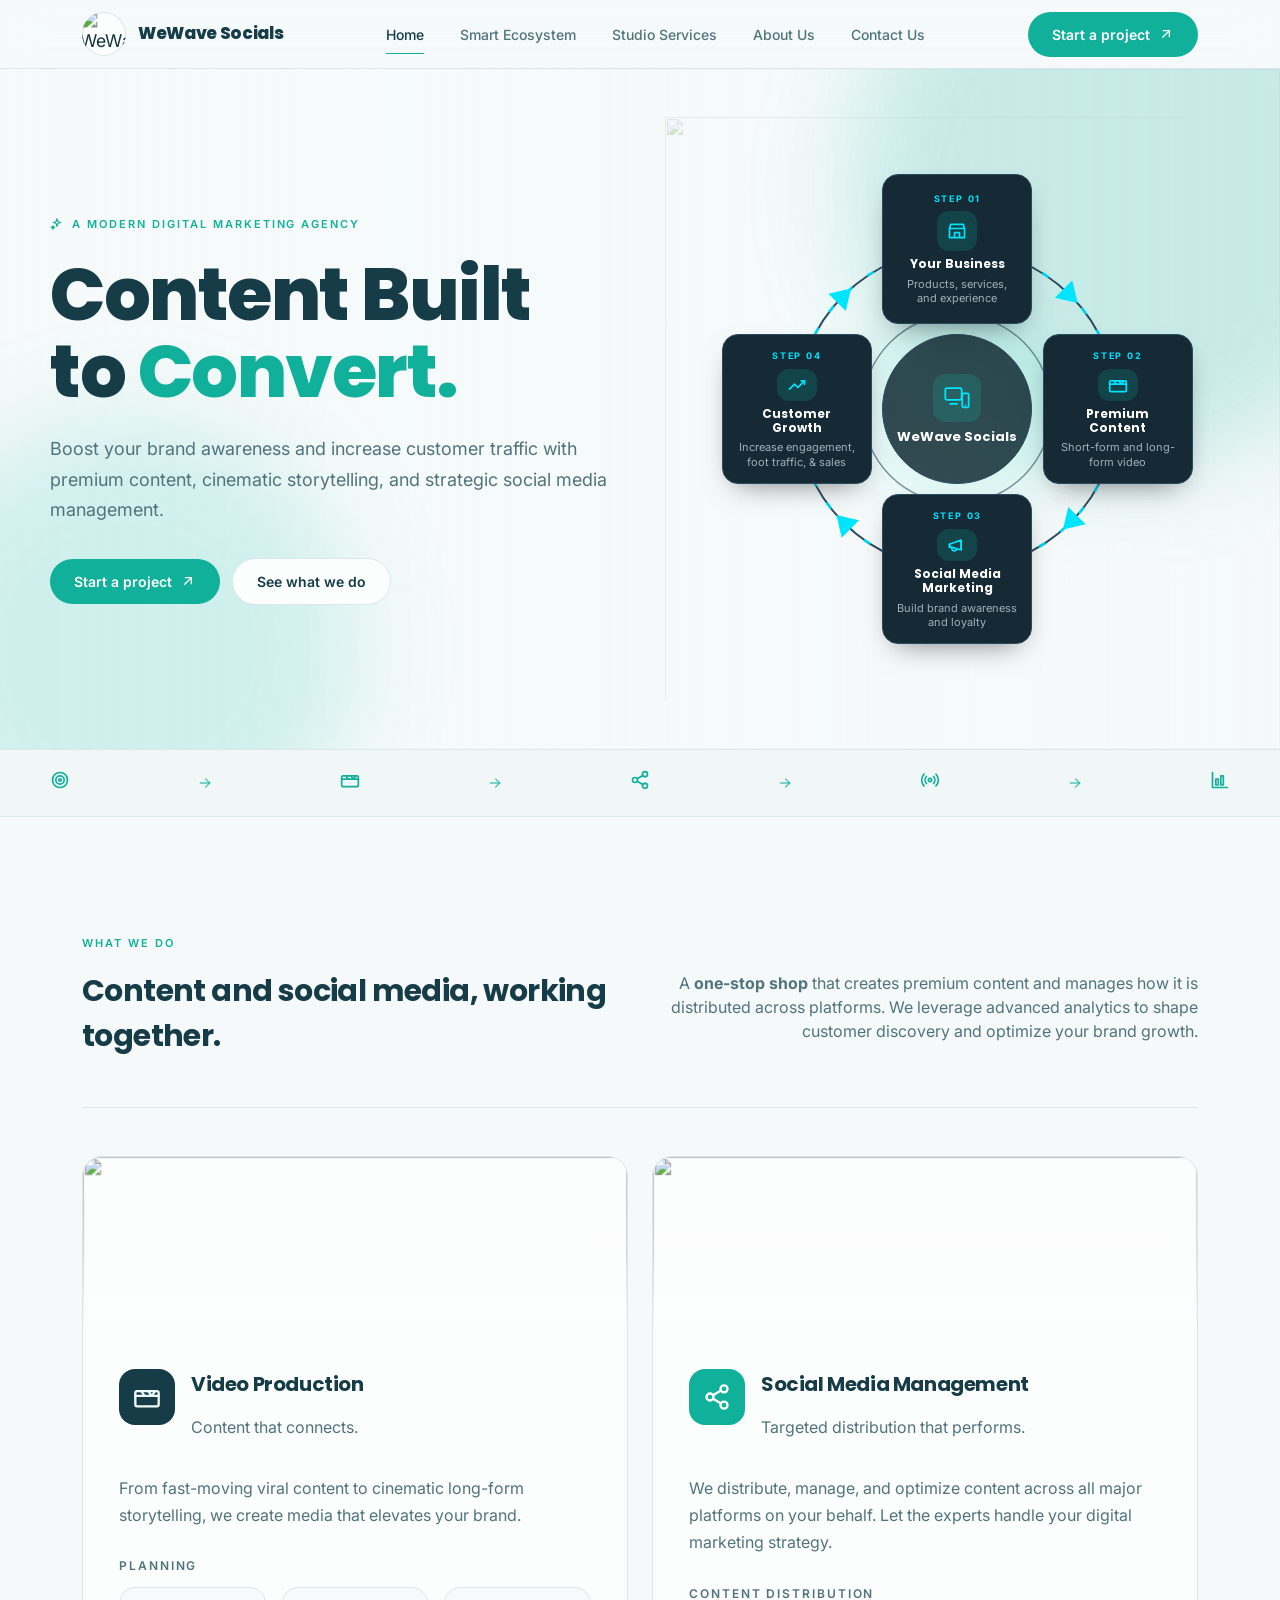
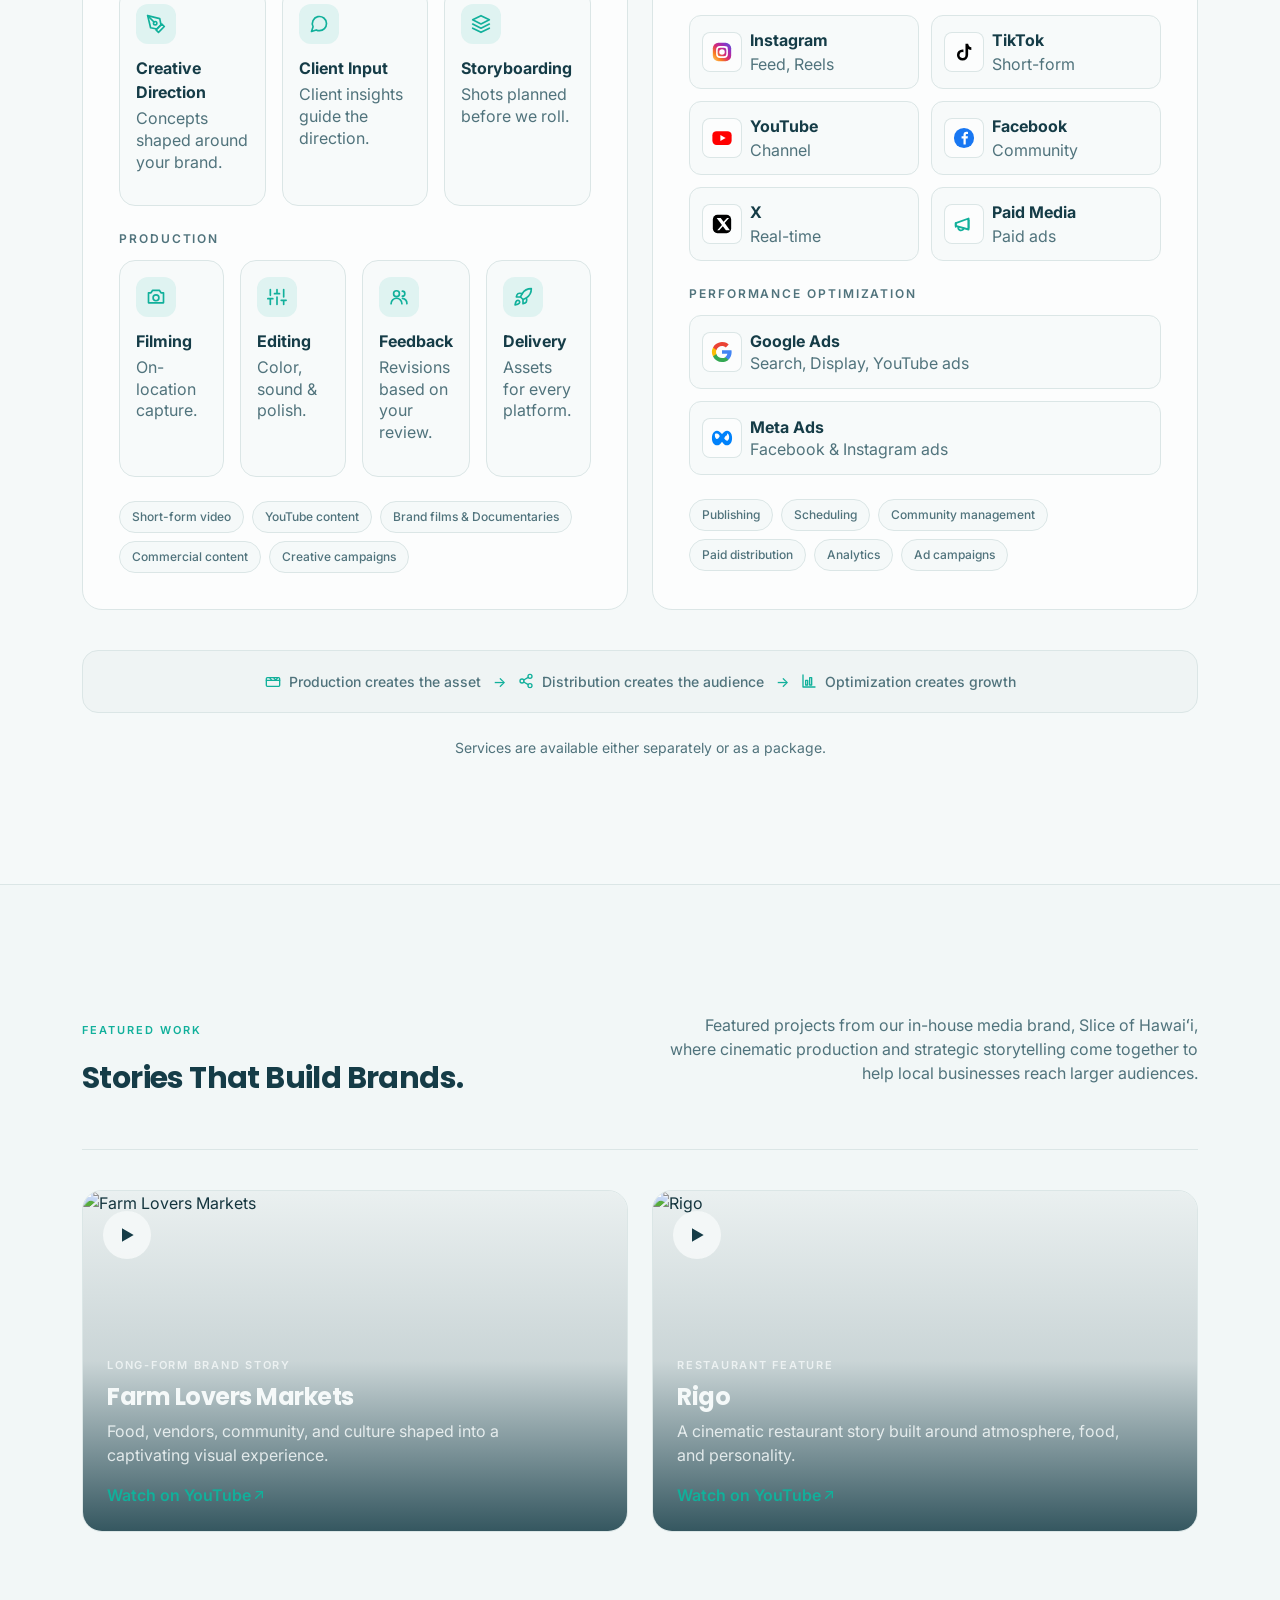
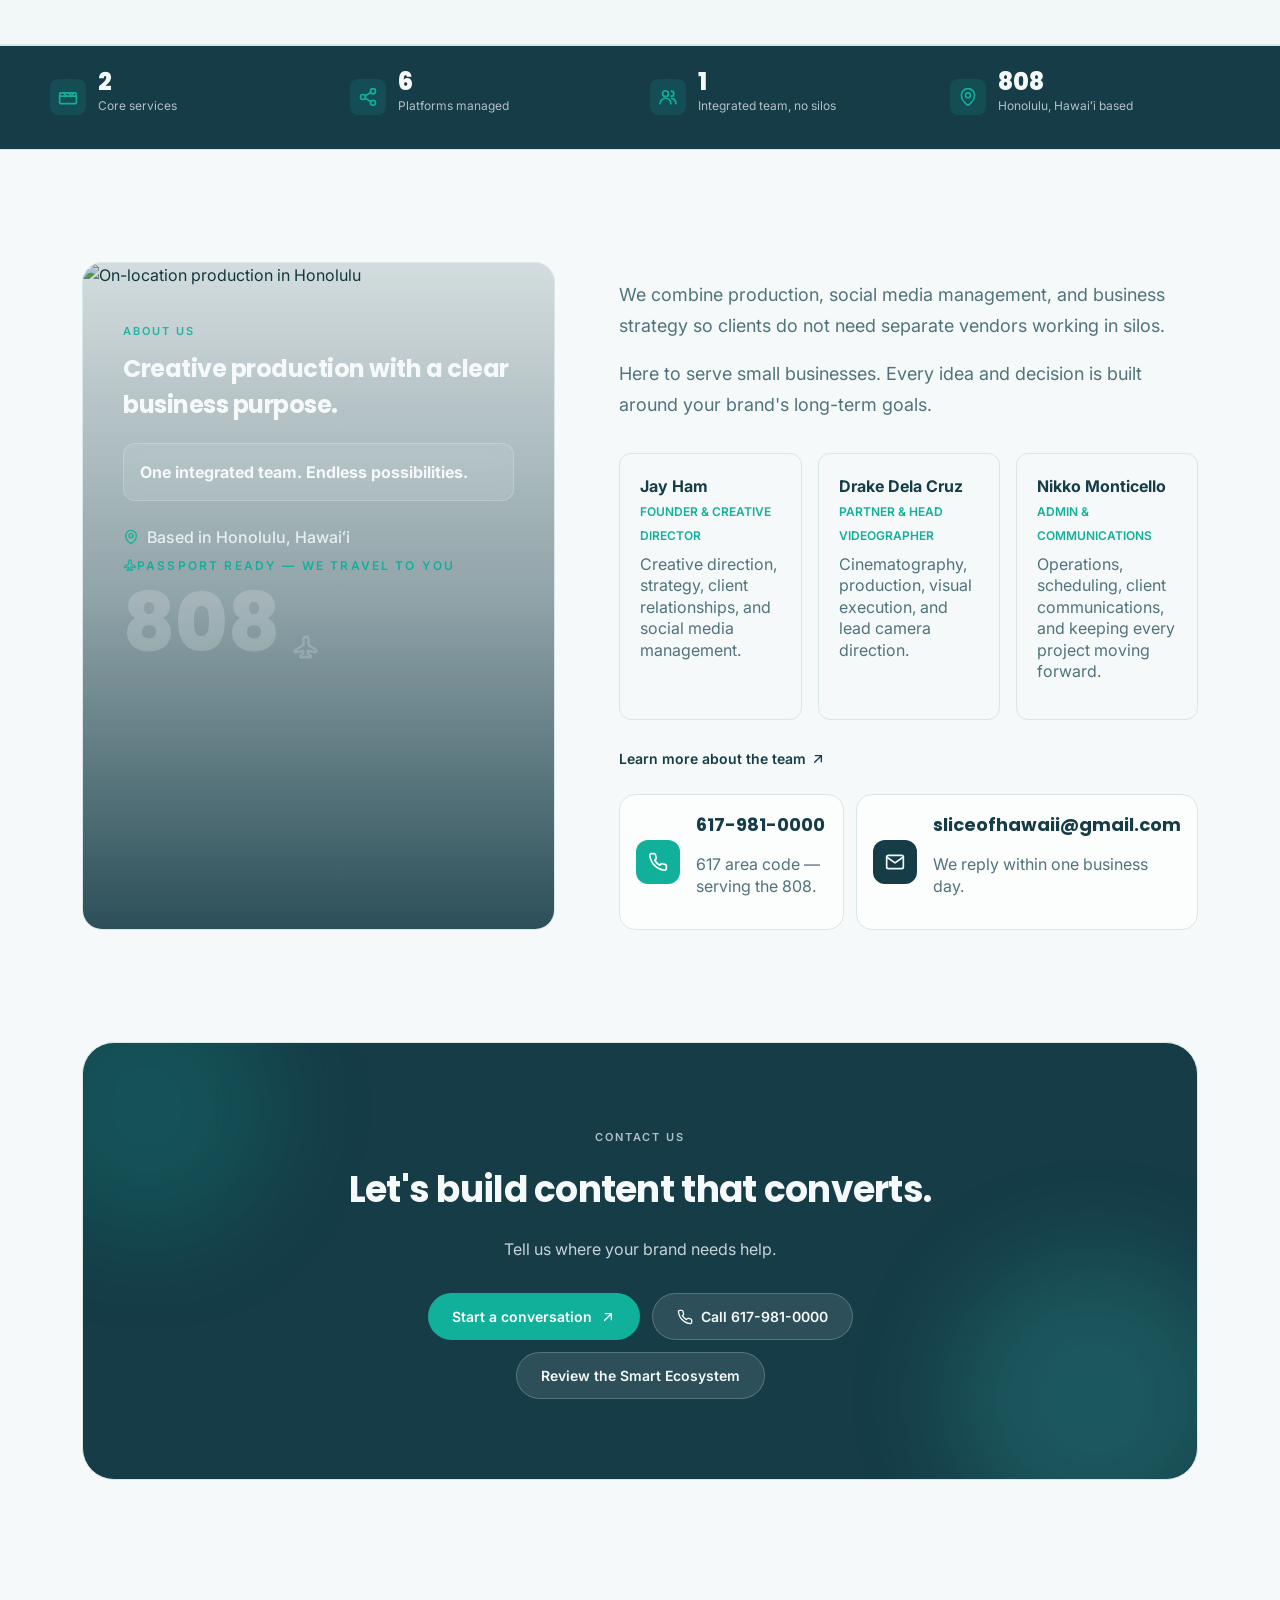
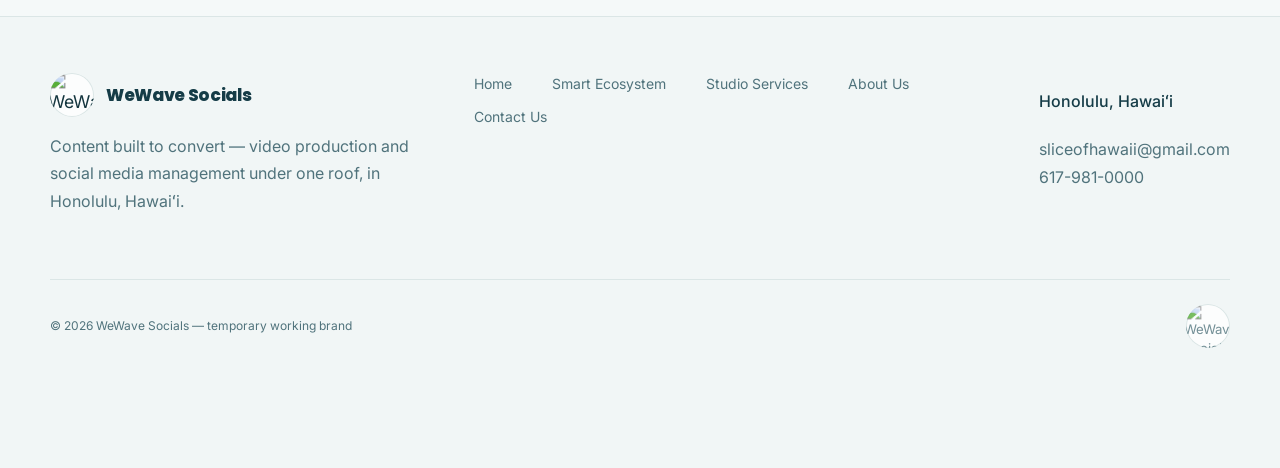
==== commit ab389601: "File changes" ====
--- a/static-site/index.html
+++ b/static-site/index.html
@@ -89,7 +89,7 @@
   <div class="hero-glow bg-float-slow" style="bottom:-128px;left:-8%;width:460px;height:460px;background:hsl(174 56% 50% / 0.2)"></div>
   <div class="container-wide hero-grid">
     <div>
-      <span class="eyebrow"><svg class="icon ic-3.5"><use href="#ic-sparkles"/></svg> A Modern Digital Agency</span>
+      <span class="eyebrow"><svg class="icon ic-3.5"><use href="#ic-sparkles"/></svg> A Modern Digital Marketing Agency</span>
       <h1>Content Built<br>to <span class="text-accent">Convert.</span></h1>
       <p class="text-lg leading-relaxed text-muted" style="max-width:36rem;margin-top:1.5rem">Boost your brand awareness and increase customer traffic with premium content, cinematic storytelling, and strategic social media management.</p>
       <div class="flex flex-wrap items-center gap-3" style="margin-top:2rem">
@@ -119,13 +119,13 @@
           <div class="ge-hub">
             <div class="ge-hub-inner">
               <span class="ge-ic-box"><svg width="28" height="28" viewBox="0 0 24 24" fill="none" stroke="currentColor" stroke-width="1.5" stroke-linecap="round" stroke-linejoin="round"><rect x="2" y="3.5" width="14" height="10" rx="1.4"/><path d="M6 17h6"/><rect x="16.5" y="8" width="5.5" height="12" rx="1.2"/><path d="M19.25 18h.01"/></svg></span>
-              <strong style="font-family:var(--font-heading);font-size:13px;font-weight:700;line-height:1.15;color:#fff">Your Integrated<br>Growth Engine</strong>
+              <strong style="font-family:var(--font-heading);font-size:13px;font-weight:700;line-height:1.15;color:#fff">WeWave Socials</strong>
             </div>
           </div>
           <div class="ge-node" style="left:50%;top:16%"><div class="ge-node-card"><span class="ge-step-label">Step 01</span><span class="ge-node-ic"><svg class="icon ic-5"><use href="#ic-store"/></svg></span><strong class="ge-node-title">Your Business</strong><span class="ge-node-cap">Products, services, and experience</span></div></div>
-          <div class="ge-node" style="left:84%;top:50%"><div class="ge-node-card"><span class="ge-step-label">Step 02</span><span class="ge-node-ic"><svg class="icon ic-5"><use href="#ic-clapperboard"/></svg></span><strong class="ge-node-title">Premium Content</strong><span class="ge-node-cap">Short-form and long-form production</span></div></div>
-          <div class="ge-node" style="left:50%;top:84%"><div class="ge-node-card"><span class="ge-step-label">Step 03</span><span class="ge-node-ic"><svg class="icon ic-5"><use href="#ic-megaphone"/></svg></span><strong class="ge-node-title">Marketing + Brand Reach</strong><span class="ge-node-cap">Build awareness and trust</span></div></div>
-          <div class="ge-node" style="left:16%;top:50%"><div class="ge-node-card"><span class="ge-step-label">Step 04</span><span class="ge-node-ic"><svg class="icon ic-5"><use href="#ic-trending-up"/></svg></span><strong class="ge-node-title">Customer Growth</strong><span class="ge-node-cap">Increase engagement, foot traffic, and sales</span></div></div>
+          <div class="ge-node" style="left:84%;top:50%"><div class="ge-node-card"><span class="ge-step-label">Step 02</span><span class="ge-node-ic"><svg class="icon ic-5"><use href="#ic-clapperboard"/></svg></span><strong class="ge-node-title">Premium Content</strong><span class="ge-node-cap">Short-form and long-form video</span></div></div>
+          <div class="ge-node" style="left:50%;top:84%"><div class="ge-node-card"><span class="ge-step-label">Step 03</span><span class="ge-node-ic"><svg class="icon ic-5"><use href="#ic-megaphone"/></svg></span><strong class="ge-node-title">Social Media Marketing</strong><span class="ge-node-cap">Build brand awareness and loyalty</span></div></div>
+          <div class="ge-node" style="left:16%;top:50%"><div class="ge-node-card"><span class="ge-step-label">Step 04</span><span class="ge-node-ic"><svg class="icon ic-5"><use href="#ic-trending-up"/></svg></span><strong class="ge-node-title">Customer Growth</strong><span class="ge-node-cap">Increase engagement, foot traffic, &amp; sales</span></div></div>
         </div>
         <div class="ge-mobile">
           <div class="ge-mrow"><span class="ge-mic"><svg width="26" height="26" viewBox="0 0 24 24" fill="none" stroke="currentColor" stroke-width="1.5" stroke-linecap="round" stroke-linejoin="round"><rect x="2" y="3.5" width="14" height="10" rx="1.4"/><path d="M6 17h6"/><rect x="16.5" y="8" width="5.5" height="12" rx="1.2"/><path d="M19.25 18h.01"/></svg></span><div><strong style="display:block;font-family:var(--font-heading);font-size:14px;font-weight:700;color:#fff">Your Integrated Growth Engine</strong><span style="font-size:12px;color:#a0b1b9">Production + distribution + optimization, working together</span></div></div>
@@ -162,7 +162,7 @@
         <span class="eyebrow">What We Do</span>
         <h2 class="text-3xl" style="margin-top:1rem">Content and social media, working together.</h2>
       </div>
-      <p class="text-muted text-right">We're a one-stop shop where content and social media work together — we create premium media and manage how it's distributed, published, and optimized across the platforms that shape discovery and customer action.</p>
+      <p class="text-muted text-right">A <b>one-stop shop</b> that creates premium content and manages how it is distributed across platforms. We leverage advanced analytics to shape customer discovery and optimize your brand growth.</p>
     </div>
 
     <div class="grid grid-2" style="margin-top:3rem">
@@ -172,9 +172,9 @@
         <div class="svc-body flex flex-col">
           <div class="flex items-start gap-4">
             <span class="svc-icon-lg bg-primary text-primary-foreground"><svg class="icon ic-7"><use href="#ic-clapperboard"/></svg></span>
-            <div><h3 class="text-xl">Video Production</h3><p class="text-sm text-muted">Story-driven content that connects.</p></div>
-          </div>
-          <p class="text-muted leading-relaxed" style="margin-top:1.25rem">From fast-moving vertical content to cinematic long-form storytelling, we create media that makes the brand look as strong online as it is in real life.</p>
+            <div><h3 class="text-xl">Video Production</h3><p class="text-sm text-muted">Content that connects.</p></div>
+          </div>
+          <p class="text-muted leading-relaxed" style="margin-top:1.25rem">From fast-moving viral content to cinematic long-form storytelling, we create media that elevates your brand.</p>
           <span class="uppercase font-semibold text-muted" style="margin-top:.75rem;font-size:12px;letter-spacing:0.16em">Planning</span>
           <div class="grid grid-3" style="margin-top:.75rem;gap:1rem">
             <div class="svc-step"><span class="step-ic"><svg class="icon ic-5"><use href="#ic-pen-tool"/></svg></span><strong class="text-sm text-primary" style="display:block;margin-top:.75rem">Creative Direction</strong><p class="text-xs leading-snug text-muted" style="margin-top:.25rem">Concepts shaped around your brand.</p></div>
@@ -185,11 +185,11 @@
           <div class="grid grid-4" style="margin-top:.75rem;gap:1rem">
             <div class="svc-step"><span class="step-ic"><svg class="icon ic-5"><use href="#ic-camera"/></svg></span><strong class="text-sm text-primary" style="display:block;margin-top:.75rem">Filming</strong><p class="text-xs leading-snug text-muted" style="margin-top:.25rem">On-location capture.</p></div>
             <div class="svc-step"><span class="step-ic"><svg class="icon ic-5"><use href="#ic-sliders"/></svg></span><strong class="text-sm text-primary" style="display:block;margin-top:.75rem">Editing</strong><p class="text-xs leading-snug text-muted" style="margin-top:.25rem">Color, sound & polish.</p></div>
-            <div class="svc-step"><span class="step-ic"><svg class="icon ic-5"><use href="#ic-users"/></svg></span><strong class="text-sm text-primary" style="display:block;margin-top:.75rem">Feedback</strong><p class="text-xs leading-snug text-muted" style="margin-top:.25rem">Revisions from review.</p></div>
+            <div class="svc-step"><span class="step-ic"><svg class="icon ic-5"><use href="#ic-users"/></svg></span><strong class="text-sm text-primary" style="display:block;margin-top:.75rem">Feedback</strong><p class="text-xs leading-snug text-muted" style="margin-top:.25rem">Revisions based on your review.</p></div>
             <div class="svc-step"><span class="step-ic"><svg class="icon ic-5"><use href="#ic-rocket"/></svg></span><strong class="text-sm text-primary" style="display:block;margin-top:.75rem">Delivery</strong><p class="text-xs leading-snug text-muted" style="margin-top:.25rem">Assets for every platform.</p></div>
           </div>
           <div class="flex flex-wrap gap-2 mt-auto" style="padding-top:1.5rem">
-            <span class="tag">Short-form video</span><span class="tag">YouTube production</span><span class="tag">Brand films</span><span class="tag">Commercial content</span><span class="tag">Campaign creative</span>
+            <span class="tag">Short-form video</span><span class="tag">YouTube content</span><span class="tag">Brand films &amp; Documentaries</span><span class="tag">Commercial content</span><span class="tag">Creative campaigns</span>
           </div>
         </div>
       </article>
@@ -200,22 +200,22 @@
         <div class="svc-body flex flex-col">
           <div class="flex items-start gap-4">
             <span class="svc-icon-lg bg-accent text-accent-foreground"><svg class="icon ic-7"><use href="#ic-share-2"/></svg></span>
-            <div><h3 class="text-xl">Social Media Management</h3><p class="text-sm text-muted">Content that performs. Communities that grow.</p></div>
-          </div>
-          <p class="text-muted leading-relaxed" style="margin-top:1.25rem">We distribute, schedule, manage, and optimize content across the platforms that shape awareness, engagement, and customer growth.</p>
+            <div><h3 class="text-xl">Social Media Management</h3><p class="text-sm text-muted">Targeted distribution that performs.</p></div>
+          </div>
+          <p class="text-muted leading-relaxed" style="margin-top:1.25rem">We distribute, manage, and optimize content across all major platforms on your behalf. Let the experts handle your digital marketing strategy.</p>
           <span class="uppercase font-semibold text-muted" style="margin-top:.75rem;font-size:12px;letter-spacing:0.16em">Content Distribution</span>
           <div class="grid" style="margin-top:.75rem;gap:.75rem;grid-template-columns:repeat(2,1fr)">
             <div class="dist-row"><span class="dist-ic"><svg viewBox="0 0 24 24" width="24" height="24"><defs><linearGradient id="igG" x1="0" y1="1" x2="1" y2="0"><stop offset="0" stop-color="#FEDA75"/><stop offset="25%" stop-color="#FA7E1E"/><stop offset="50%" stop-color="#D62976"/><stop offset="75%" stop-color="#962FBF"/><stop offset="100%" stop-color="#4F5BD5"/></linearGradient></defs><rect x="2" y="2" width="20" height="20" rx="6" fill="url(#igG)"/><rect x="6.4" y="6.4" width="11.2" height="11.2" rx="3.4" fill="none" stroke="#fff" stroke-width="1.7"/><circle cx="12" cy="12" r="3" fill="#fff"/><circle cx="16.9" cy="7.1" r="1.15" fill="#fff"/></svg></span><div><strong class="text-sm text-primary">Instagram</strong><span class="text-xs text-muted" style="display:block">Feed, Reels</span></div></div>
             <div class="dist-row"><span class="dist-ic"><svg viewBox="0 0 24 24" width="24" height="24"><path fill="#000" d="M16.5 3c.32 2.05 1.55 3.6 3.5 3.95v2.85c-1.25 0-2.45-.38-3.5-1.02v6.47a6.1 6.1 0 1 1-6.1-6.1c.33 0 .66.03.98.08v2.93a3.22 3.22 0 1 0 2.24 3.06V3h2.88z"/></svg></span><div><strong class="text-sm text-primary">TikTok</strong><span class="text-xs text-muted" style="display:block">Short-form</span></div></div>
             <div class="dist-row"><span class="dist-ic"><svg viewBox="0 0 24 24" width="24" height="24"><rect x="1.5" y="4.5" width="21" height="15" rx="4.5" fill="#FF0000"/><path d="M10.2 8.6v6.8l5.8-3.4z" fill="#fff"/></svg></span><div><strong class="text-sm text-primary">YouTube</strong><span class="text-xs text-muted" style="display:block">Channel</span></div></div>
-            <div class="dist-row"><span class="dist-ic"><svg viewBox="0 0 24 24" width="24" height="24"><circle cx="12" cy="12" r="11" fill="#1877F2"/><path d="M13.9 12.6h2.05l.32-2.4h-2.37V8.67c0-.69.2-1.17 1.2-1.17h1.27V5.34c-.22-.03-.97-.09-1.84-.09-1.82 0-3.07 1.11-3.07 3.15v1.8H9.35v2.4h2.11V19h2.44z" fill="#fff"/></svg></span><div><strong class="text-sm text-primary">Facebook</strong><span class="text-xs text-muted" style="display:block">Posts, DMs</span></div></div>
-            <div class="dist-row"><span class="dist-ic"><svg viewBox="0 0 24 24" width="24" height="24"><rect x="2" y="2" width="20" height="20" rx="5" fill="#000"/><path fill="#fff" d="M17.5 5.5h2.2l-4.8 5.5L20.6 18.9h-4.3l-3.4-4.45L9 18.9H6.8l5.15-5.9L6.2 5.5h4.4l3.08 4.07L17.5 5.5z"/></svg></span><div><strong class="text-sm text-primary">X</strong><span class="text-xs text-muted" style="display:block">Updates</span></div></div>
+            <div class="dist-row"><span class="dist-ic"><svg viewBox="0 0 24 24" width="24" height="24"><circle cx="12" cy="12" r="11" fill="#1877F2"/><path d="M13.9 12.6h2.05l.32-2.4h-2.37V8.67c0-.69.2-1.17 1.2-1.17h1.27V5.34c-.22-.03-.97-.09-1.84-.09-1.82 0-3.07 1.11-3.07 3.15v1.8H9.35v2.4h2.11V19h2.44z" fill="#fff"/></svg></span><div><strong class="text-sm text-primary">Facebook</strong><span class="text-xs text-muted" style="display:block">Community</span></div></div>
+            <div class="dist-row"><span class="dist-ic"><svg viewBox="0 0 24 24" width="24" height="24"><rect x="2" y="2" width="20" height="20" rx="5" fill="#000"/><path fill="#fff" d="M17.5 5.5h2.2l-4.8 5.5L20.6 18.9h-4.3l-3.4-4.45L9 18.9H6.8l5.15-5.9L6.2 5.5h4.4l3.08 4.07L17.5 5.5z"/></svg></span><div><strong class="text-sm text-primary">X</strong><span class="text-xs text-muted" style="display:block">Real-time</span></div></div>
             <div class="dist-row"><span class="dist-ic text-accent"><svg class="icon ic-5"><use href="#ic-megaphone"/></svg></span><div><strong class="text-sm text-primary">Paid Media</strong><span class="text-xs text-muted" style="display:block">Paid ads</span></div></div>
           </div>
           <span class="uppercase font-semibold text-muted" style="margin-top:1.5rem;font-size:12px;letter-spacing:0.16em">Performance Optimization</span>
           <div class="grid" style="margin-top:.75rem;gap:.75rem">
-            <div class="dist-row"><span class="dist-ic"><svg viewBox="0 0 24 24" width="24" height="24"><path fill="#4285F4" d="M22.5 12.2c0-.7-.06-1.38-.18-2.04H12v3.87h5.9a5.05 5.05 0 0 1-2.18 3.31v2.76h3.53c2.06-1.9 3.25-4.7 3.25-7.9z"/><path fill="#34A853" d="M12 23c2.95 0 5.42-.98 7.23-2.65l-3.53-2.74c-.98.66-2.23 1.05-3.7 1.05-2.85 0-5.27-1.92-6.13-4.5H2.23v2.83A11 11 0 0 0 12 23z"/><path fill="#FBBC05" d="M5.87 14.16a6.6 6.6 0 0 1 0-4.32V7.01H2.23a11 11 0 0 0 0 9.98l3.64-2.83z"/><path fill="#EA4335" d="M12 5.38c1.6 0 3.04.55 4.18 1.63l3.13-3.13A11 11 0 0 0 2.23 7.01l3.64 2.83C6.73 7.3 9.15 5.38 12 5.38z"/></svg></span><div><strong class="text-sm text-primary">Google Ads</strong><span class="text-xs leading-snug text-muted" style="display:block">Search, Display, YouTube ads and optimization</span></div></div>
-            <div class="dist-row"><span class="dist-ic"><svg viewBox="0 0 24 24" width="24" height="24"><path fill="#0082FB" d="M6.5 4C3.2 4 1 7.4 1 12s2.2 8 5.5 8c2.2 0 3.9-1.6 5.5-4 1.6 2.4 3.3 4 5.5 4 3.3 0 5.5-3.4 5.5-8s-2.2-8-5.5-8c-2.2 0-3.9 1.6-5.5 4-1.6-2.4-3.3-4-5.5-4zm0 3c1 0 2 .9 3.1 2.7-1 1.9-2 3.3-3.1 3.3-1.3 0-2.3-1.8-2.3-4S5.2 7 6.5 7zm11 0c1.3 0 2.3 1.8 2.3 4s-1 4-2.3 4c-1 0-2.1-.9-3.1-2.7 1-1.9 2-3.3 3.1-3.3z"/></svg></span><div><strong class="text-sm text-primary">Meta Ads</strong><span class="text-xs leading-snug text-muted" style="display:block">Facebook & Instagram ads and optimization</span></div></div>
+            <div class="dist-row"><span class="dist-ic"><svg viewBox="0 0 24 24" width="24" height="24"><path fill="#4285F4" d="M22.5 12.2c0-.7-.06-1.38-.18-2.04H12v3.87h5.9a5.05 5.05 0 0 1-2.18 3.31v2.76h3.53c2.06-1.9 3.25-4.7 3.25-7.9z"/><path fill="#34A853" d="M12 23c2.95 0 5.42-.98 7.23-2.65l-3.53-2.74c-.98.66-2.23 1.05-3.7 1.05-2.85 0-5.27-1.92-6.13-4.5H2.23v2.83A11 11 0 0 0 12 23z"/><path fill="#FBBC05" d="M5.87 14.16a6.6 6.6 0 0 1 0-4.32V7.01H2.23a11 11 0 0 0 0 9.98l3.64-2.83z"/><path fill="#EA4335" d="M12 5.38c1.6 0 3.04.55 4.18 1.63l3.13-3.13A11 11 0 0 0 2.23 7.01l3.64 2.83C6.73 7.3 9.15 5.38 12 5.38z"/></svg></span><div><strong class="text-sm text-primary">Google Ads</strong><span class="text-xs leading-snug text-muted" style="display:block">Search, Display, YouTube ads</span></div></div>
+            <div class="dist-row"><span class="dist-ic"><svg viewBox="0 0 24 24" width="24" height="24"><path fill="#0082FB" d="M6.5 4C3.2 4 1 7.4 1 12s2.2 8 5.5 8c2.2 0 3.9-1.6 5.5-4 1.6 2.4 3.3 4 5.5 4 3.3 0 5.5-3.4 5.5-8s-2.2-8-5.5-8c-2.2 0-3.9 1.6-5.5 4-1.6-2.4-3.3-4-5.5-4zm0 3c1 0 2 .9 3.1 2.7-1 1.9-2 3.3-3.1 3.3-1.3 0-2.3-1.8-2.3-4S5.2 7 6.5 7zm11 0c1.3 0 2.3 1.8 2.3 4s-1 4-2.3 4c-1 0-2.1-.9-3.1-2.7 1-1.9 2-3.3 3.1-3.3z"/></svg></span><div><strong class="text-sm text-primary">Meta Ads</strong><span class="text-xs leading-snug text-muted" style="display:block">Facebook &amp; Instagram ads</span></div></div>
           </div>
           <div class="flex flex-wrap gap-2 mt-auto" style="padding-top:1.5rem">
             <span class="tag">Publishing</span><span class="tag">Scheduling</span><span class="tag">Community management</span><span class="tag">Paid distribution</span><span class="tag">Analytics</span><span class="tag">Ad campaigns</span>
@@ -248,7 +248,7 @@
     <div class="grid grid-2" style="margin-top:2.5rem">
       <a class="work-card" href="https://www.youtube.com/watch?v=ld4I4f8DILA&t=16s" target="_blank" rel="noopener">
         <div class="work-thumb"><img src="https://img.youtube.com/vi/ld4I4f8DILA/maxresdefault.jpg" alt="Farm Lovers Markets"><div class="bg-grad-overlay absolute inset-0"></div><div class="work-play"><svg class="icon ic-5"><use href="#ic-play"/></svg></div></div>
-        <div class="work-meta"><span class="uppercase font-semibold" style="font-size:11px;letter-spacing:0.16em;color:hsl(184 28% 97% / 0.8)">Long-form brand story</span><h3 class="text-2xl" style="margin-top:.25rem;color:var(--background)">Farm Lovers Markets</h3><p class="text-sm" style="margin-top:.25rem;max-width:28rem;color:hsl(184 28% 97% / 0.85)">Food, vendors, community, and culture shaped into a watchable market experience.</p><div class="flex flex-wrap items-center gap-x-4 gap-y-1" style="margin-top:.75rem"><span class="text-accent font-semibold text-sm flex items-center gap-1">Watch on YouTube <svg class="icon ic-4"><use href="#ic-arrow-up-right"/></svg></span></div></div>
+        <div class="work-meta"><span class="uppercase font-semibold" style="font-size:11px;letter-spacing:0.16em;color:hsl(184 28% 97% / 0.8)">Long-form brand story</span><h3 class="text-2xl" style="margin-top:.25rem;color:var(--background)">Farm Lovers Markets</h3><p class="text-sm" style="margin-top:.25rem;max-width:28rem;color:hsl(184 28% 97% / 0.85)">Food, vendors, community, and culture shaped into a captivating visual experience.</p><div class="flex flex-wrap items-center gap-x-4 gap-y-1" style="margin-top:.75rem"><span class="text-accent font-semibold text-sm flex items-center gap-1">Watch on YouTube <svg class="icon ic-4"><use href="#ic-arrow-up-right"/></svg></span></div></div>
       </a>
       <a class="work-card" href="https://www.youtube.com/watch?v=Yyh1HHAIAQY&t=642s" target="_blank" rel="noopener">
         <div class="work-thumb"><img src="https://img.youtube.com/vi/Yyh1HHAIAQY/maxresdefault.jpg" alt="Rigo"><div class="bg-grad-overlay absolute inset-0"></div><div class="work-play"><svg class="icon ic-5"><use href="#ic-play"/></svg></div></div>
@@ -261,8 +261,8 @@
 <!-- Stats band -->
 <section class="stats-band">
   <div class="container-wide stats-grid">
-    <div class="stat-item"><span class="stat-ic"><svg class="icon ic-5"><use href="#ic-clapperboard"/></svg></span><div><div class="stat-val">2</div><p class="stat-lbl">Core services — Production + Social</p></div></div>
-    <div class="stat-item"><span class="stat-ic"><svg class="icon ic-5"><use href="#ic-share-2"/></svg></span><div><div class="stat-val">6</div><p class="stat-lbl">Platforms distributed & managed</p></div></div>
+    <div class="stat-item"><span class="stat-ic"><svg class="icon ic-5"><use href="#ic-clapperboard"/></svg></span><div><div class="stat-val">2</div><p class="stat-lbl">Core services</p></div></div>
+    <div class="stat-item"><span class="stat-ic"><svg class="icon ic-5"><use href="#ic-share-2"/></svg></span><div><div class="stat-val">6</div><p class="stat-lbl">Platforms managed</p></div></div>
     <div class="stat-item"><span class="stat-ic"><svg class="icon ic-5"><use href="#ic-users"/></svg></span><div><div class="stat-val">1</div><p class="stat-lbl">Integrated team, no silos</p></div></div>
     <div class="stat-item"><span class="stat-ic"><svg class="icon ic-5"><use href="#ic-map-pin"/></svg></span><div><div class="stat-val">808</div><p class="stat-lbl">Honolulu, Hawaiʻi based</p></div></div>
   </div>
@@ -277,7 +277,7 @@
       <div class="about-img-inner">
         <span class="eyebrow on-dark">About Us</span>
         <h2 style="margin-top:.75rem;color:var(--background)">Creative production with a clear business purpose.</h2>
-        <div class="rounded-2xl border-light bg-background-10 backdrop-blur" style="margin-top:1.25rem;padding:1rem"><strong style="display:block;font-weight:700;color:var(--background)">One integrated team.</strong><span class="text-sm" style="color:hsl(184 28% 97% / 0.8)">Strategy. Production. Distribution. Optimization.</span></div>
+        <div class="rounded-2xl border-light bg-background-10 backdrop-blur" style="margin-top:1.25rem;padding:1rem"><strong style="display:block;font-weight:700;color:var(--background)">One integrated team. Endless possibilities.</strong></div>
         <div style="margin-top:1.5rem">
           <div class="flex items-center gap-2 text-sm font-medium" style="color:hsl(184 28% 97% / 0.85)"><svg class="icon ic-4 text-accent"><use href="#ic-map-pin"/></svg> Based in Honolulu, Hawaiʻi</div>
           <div class="uppercase font-semibold flex items-center gap-1.5 text-accent" style="margin-top:.5rem;font-size:12px;letter-spacing:0.18em"><svg class="icon ic-3.5" style="transform:rotate(-45deg)"><use href="#ic-plane"/></svg> Passport ready — we travel to you</div>
@@ -286,8 +286,8 @@
       </div>
     </div>
     <div>
-      <p class="text-lg leading-relaxed text-muted">We combine cinematic production, social media management, and business strategy so clients do not need separate vendors working in silos.</p>
-      <p class="text-lg leading-relaxed text-muted" style="margin-top:1rem">Every idea, shoot, edit, and distribution decision is built around awareness, trust, customer action, and long-term growth.</p>
+      <p class="text-lg leading-relaxed text-muted">We combine production, social media management, and business strategy so clients do not need separate vendors working in silos.</p>
+      <p class="text-lg leading-relaxed text-muted" style="margin-top:1rem">Here to serve small businesses. Every idea and decision is built around your brand's long-term goals.</p>
       <div class="team-mini-grid" style="margin-top:2rem">
         <div class="tile-box" style="padding:1.25rem"><strong class="text-primary" style="font-size:16px;display:block">Jay Ham</strong><span class="uppercase font-semibold text-accent" style="font-size:12px">Founder & Creative Director</span><p class="text-sm leading-snug text-muted" style="margin-top:.5rem">Creative direction, strategy, client relationships, and social media management.</p></div>
         <div class="tile-box" style="padding:1.25rem"><strong class="text-primary" style="font-size:16px;display:block">Drake Dela Cruz</strong><span class="uppercase font-semibold text-accent" style="font-size:12px">Partner & Head Videographer</span><p class="text-sm leading-snug text-muted" style="margin-top:.5rem">Cinematography, production, visual execution, and lead camera direction.</p></div>
@@ -311,7 +311,7 @@
       <div class="relative" style="max-width:42rem;margin:0 auto">
         <small class="uppercase font-semibold" style="font-size:11px;letter-spacing:0.18em;color:hsl(184 28% 97% / 0.7)">Contact Us</small>
         <h2 class="text-4xl" style="margin-top:1rem;color:var(--background)">Let's build content that converts.</h2>
-        <p style="margin-top:1.25rem;color:hsl(184 28% 97% / 0.8)">Tell us where your brand needs more attention, stronger storytelling, better social management, or more customer action.</p>
+        <p style="margin-top:1.25rem;color:hsl(184 28% 97% / 0.8)">Tell us where your brand needs help.</p>
         <div class="flex flex-wrap justify-center gap-3" style="margin-top:2rem">
           <a href="mailto:sliceofhawaii@gmail.com?subject=Content%20Project%20Inquiry" class="btn-gold">Start a conversation <svg class="icon ic-4"><use href="#ic-arrow-up-right"/></svg></a>
           <a href="tel:+16179810000" class="btn-ghost on-dark"><svg class="icon ic-4"><use href="#ic-phone"/></svg> Call 617-981-0000</a>
@@ -328,7 +328,7 @@
     <div class="footer-grid">
       <div class="max-w-sm">
         <a href="index.html" class="brand-link"><span class="brand-logo"><img src="https://media.base44.com/images/public/6a5a1601b834ac73c4093efe/1c120a191_WeWaveSocialsStorefrontLogo.png" alt="WeWave Socials"></span><span class="brand-name">WeWave Socials</span></a>
-        <p class="text-sm leading-relaxed text-muted" style="margin-top:1rem">Content built to convert — cinematic production and social media management under one roof, in Honolulu, Hawaiʻi.</p>
+        <p class="text-sm leading-relaxed text-muted" style="margin-top:1rem">Content built to convert — video production and social media management under one roof, in Honolulu, Hawaiʻi.</p>
       </div>
       <nav class="footer-nav">
         <a href="index.html">Home</a><a href="ecosystem.html">Smart Ecosystem</a><a href="studio-services.html">Studio Services</a><a href="about.html">About Us</a><a href="contact.html">Contact Us</a>
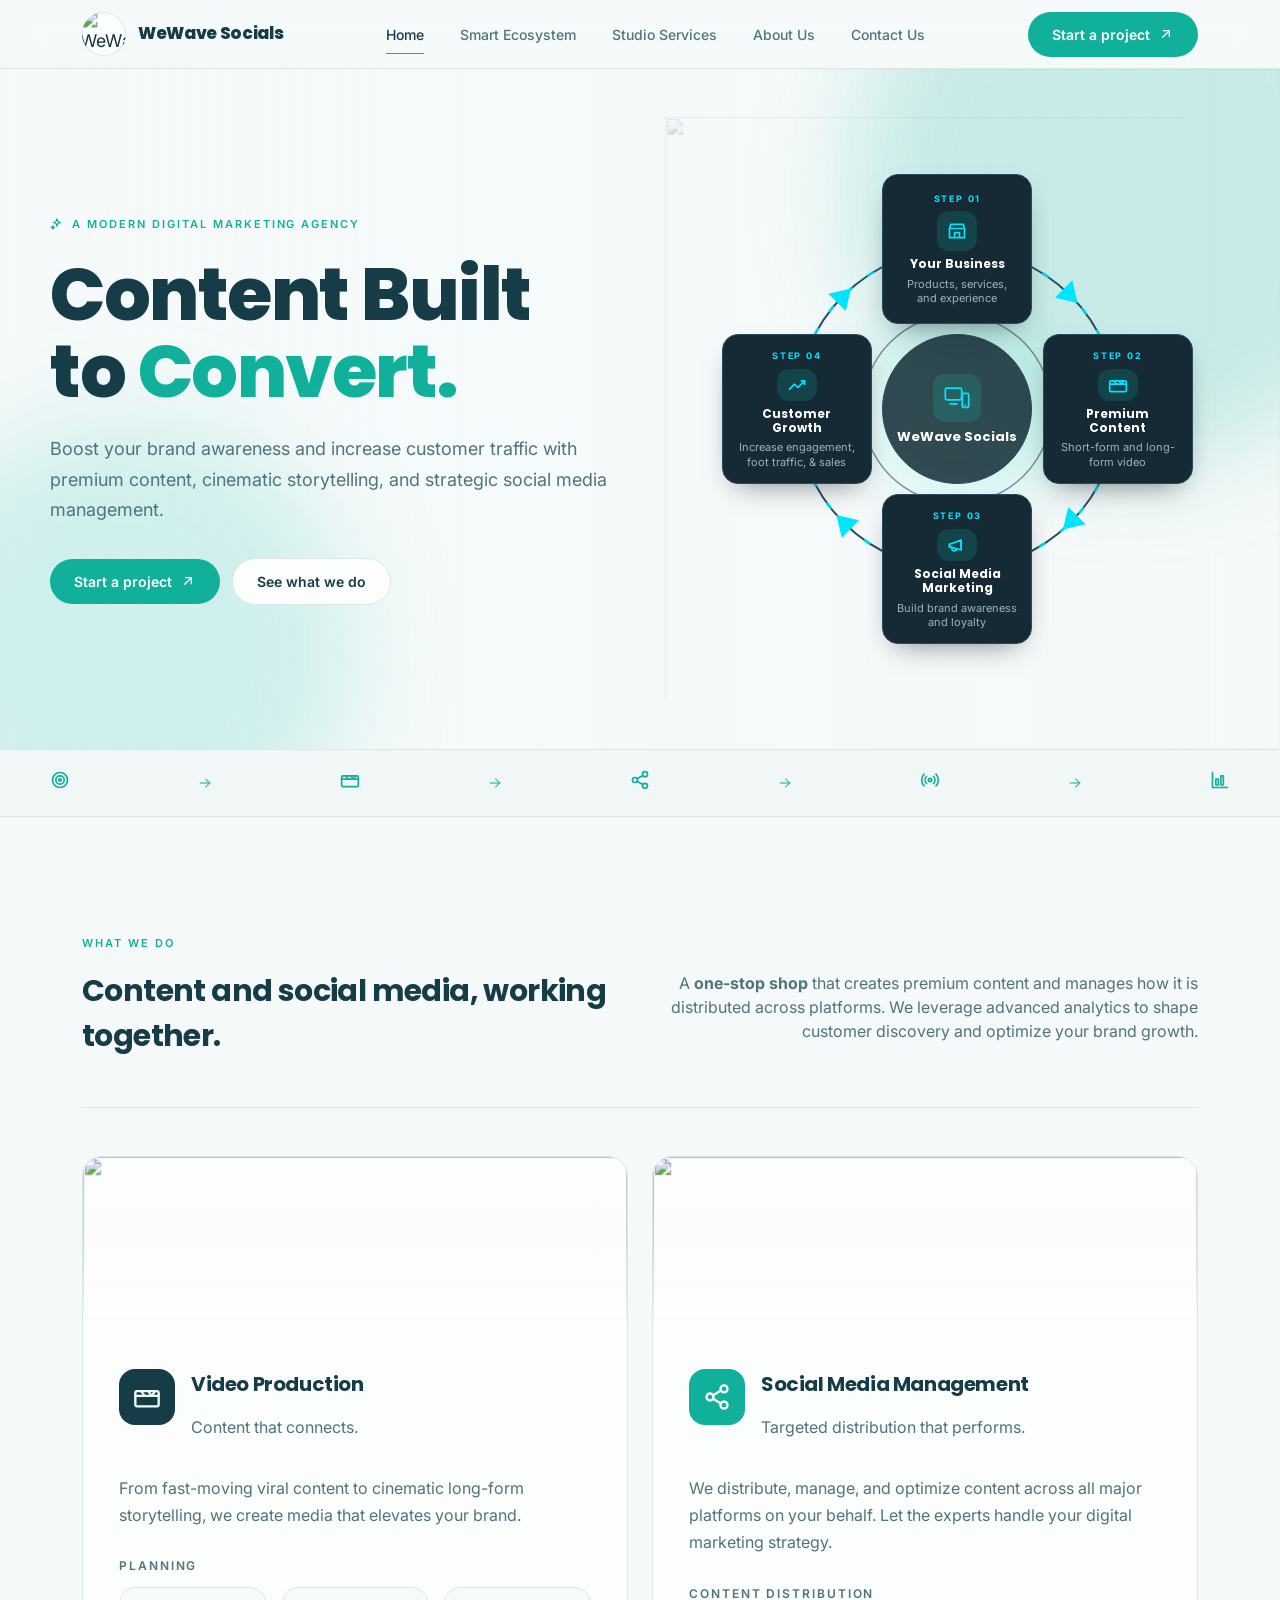
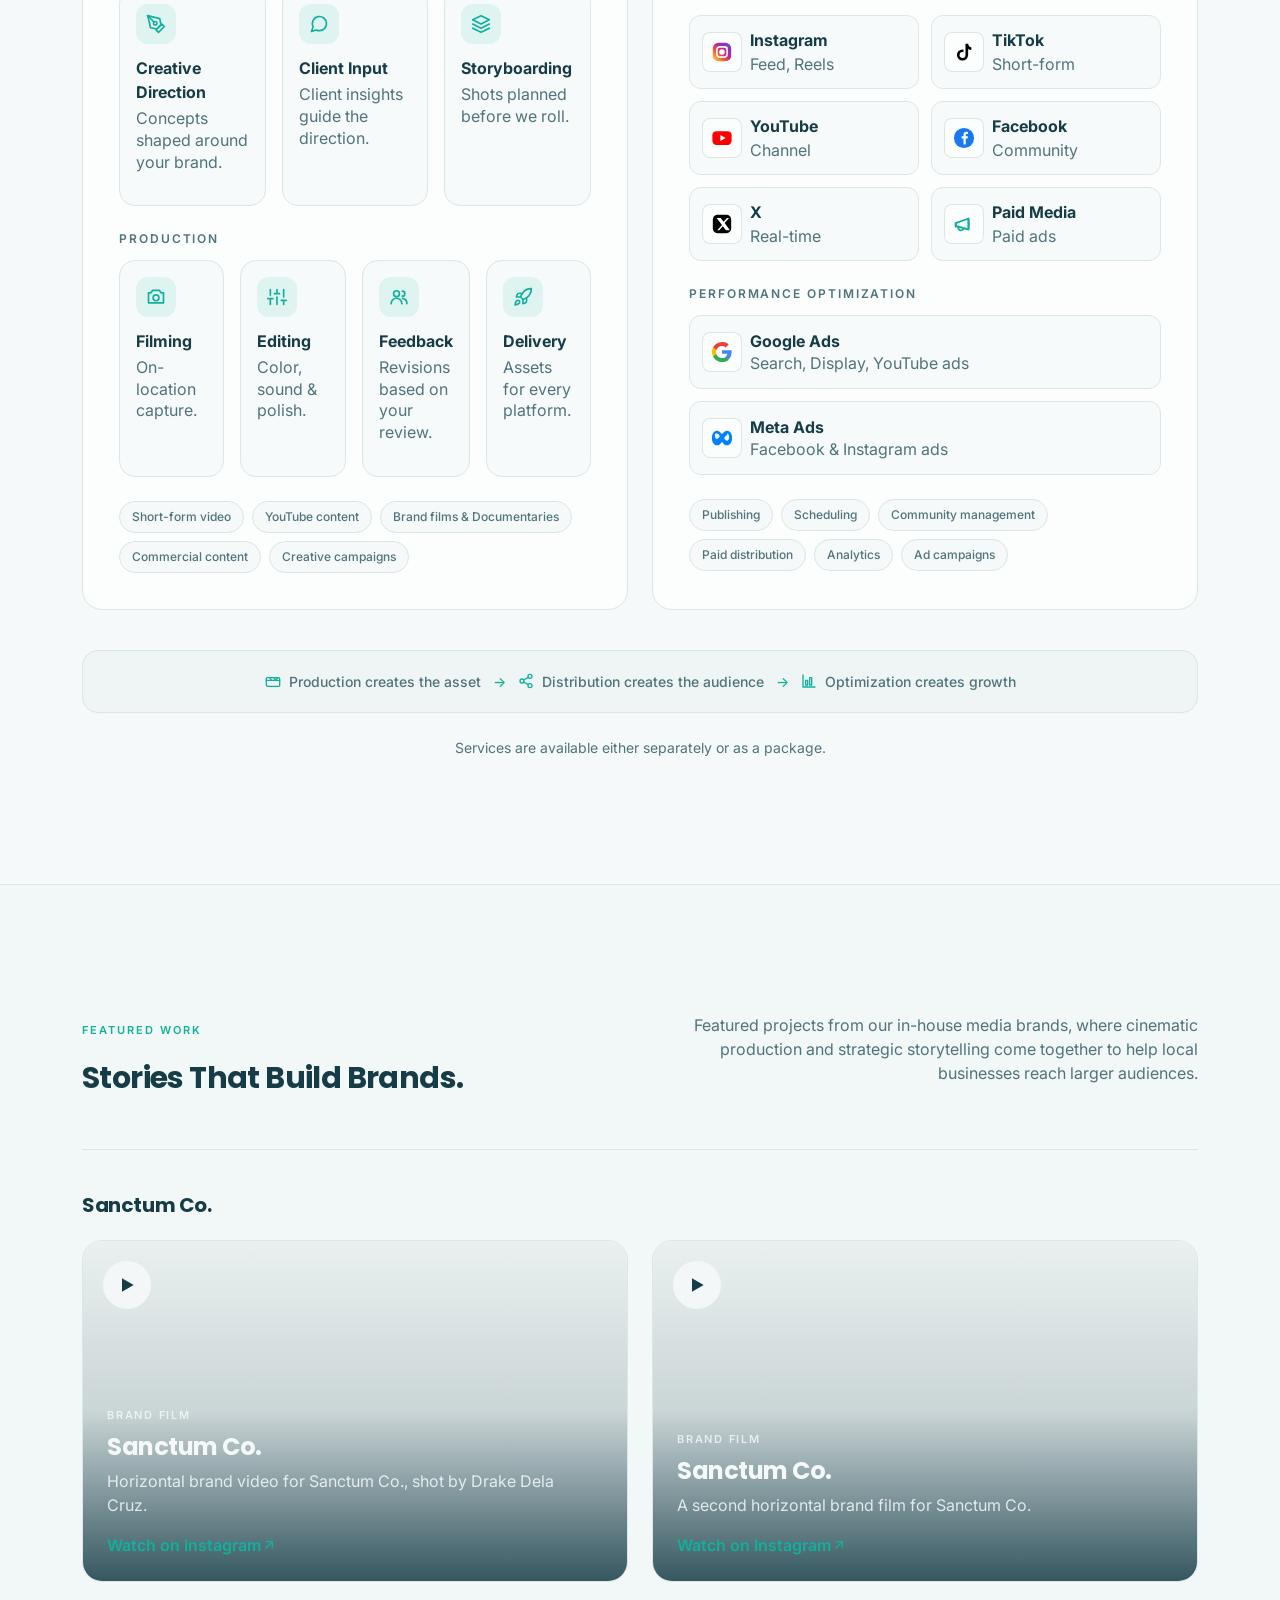
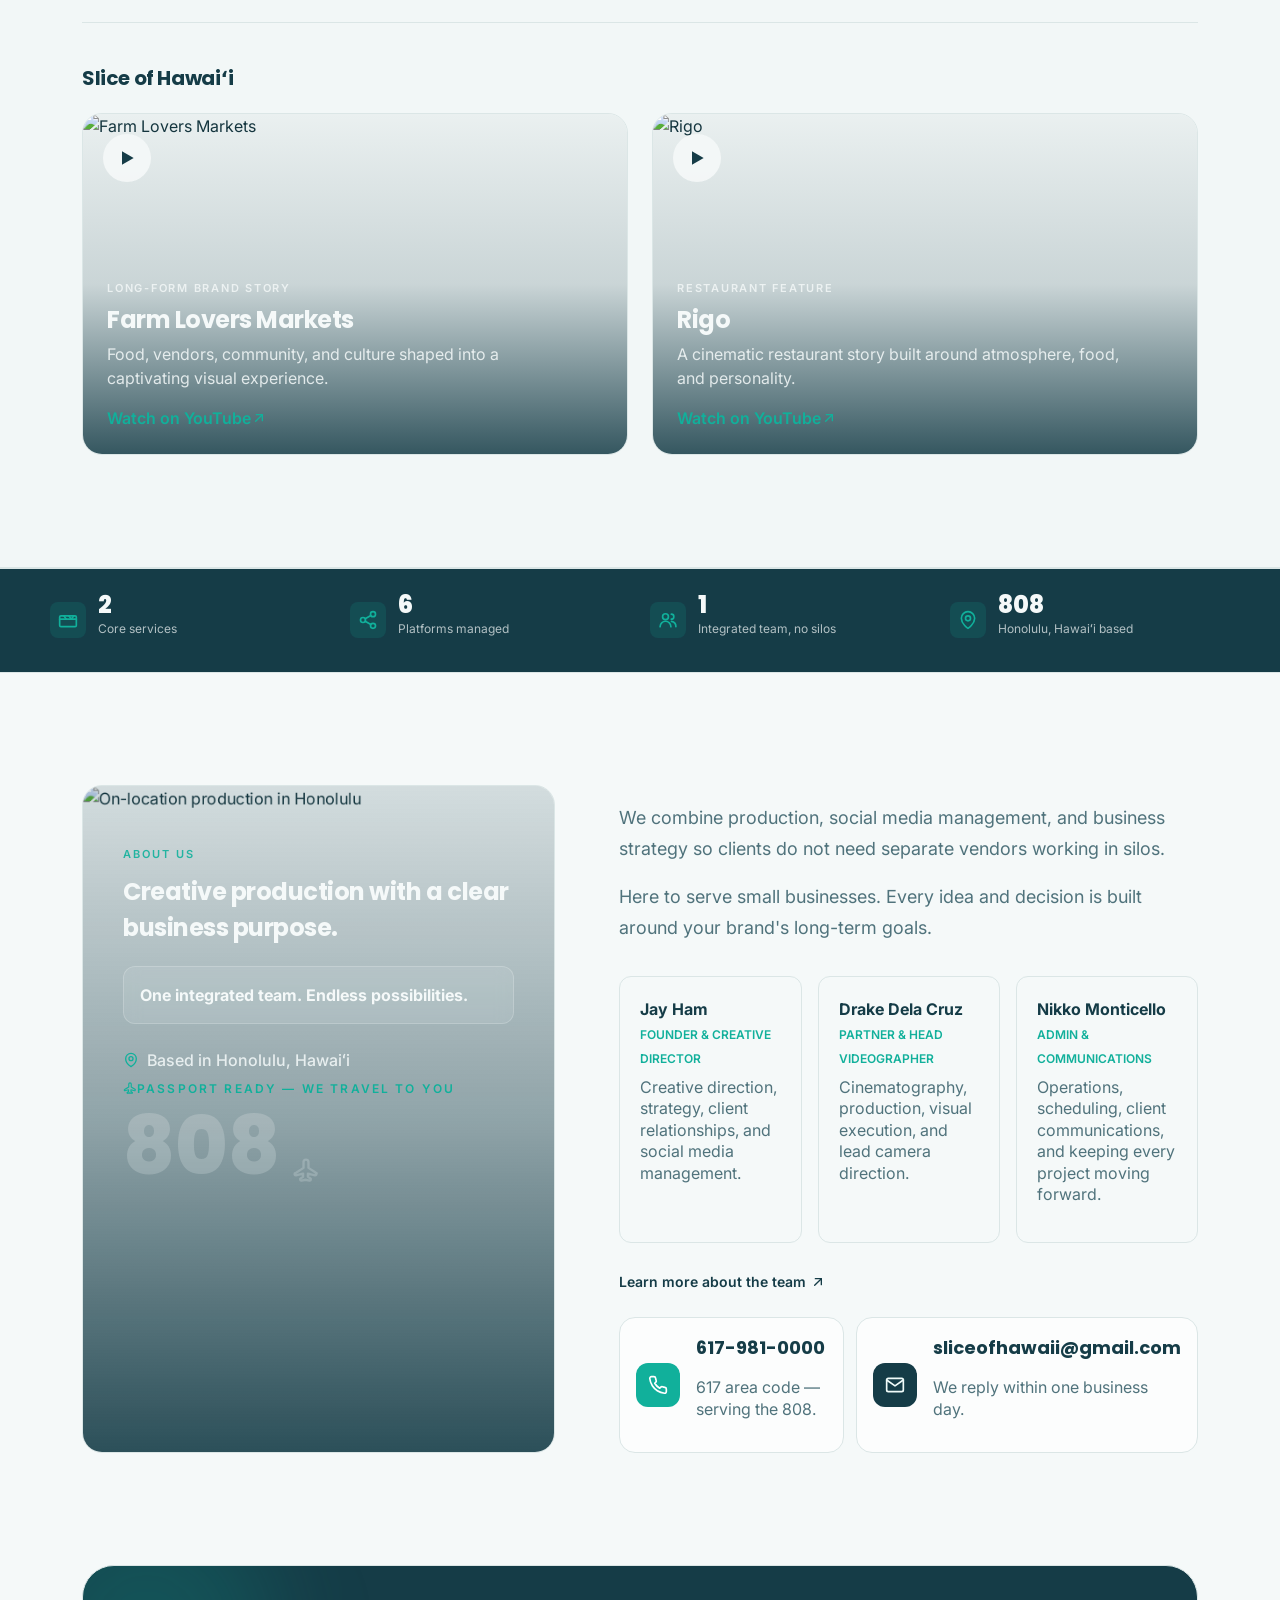
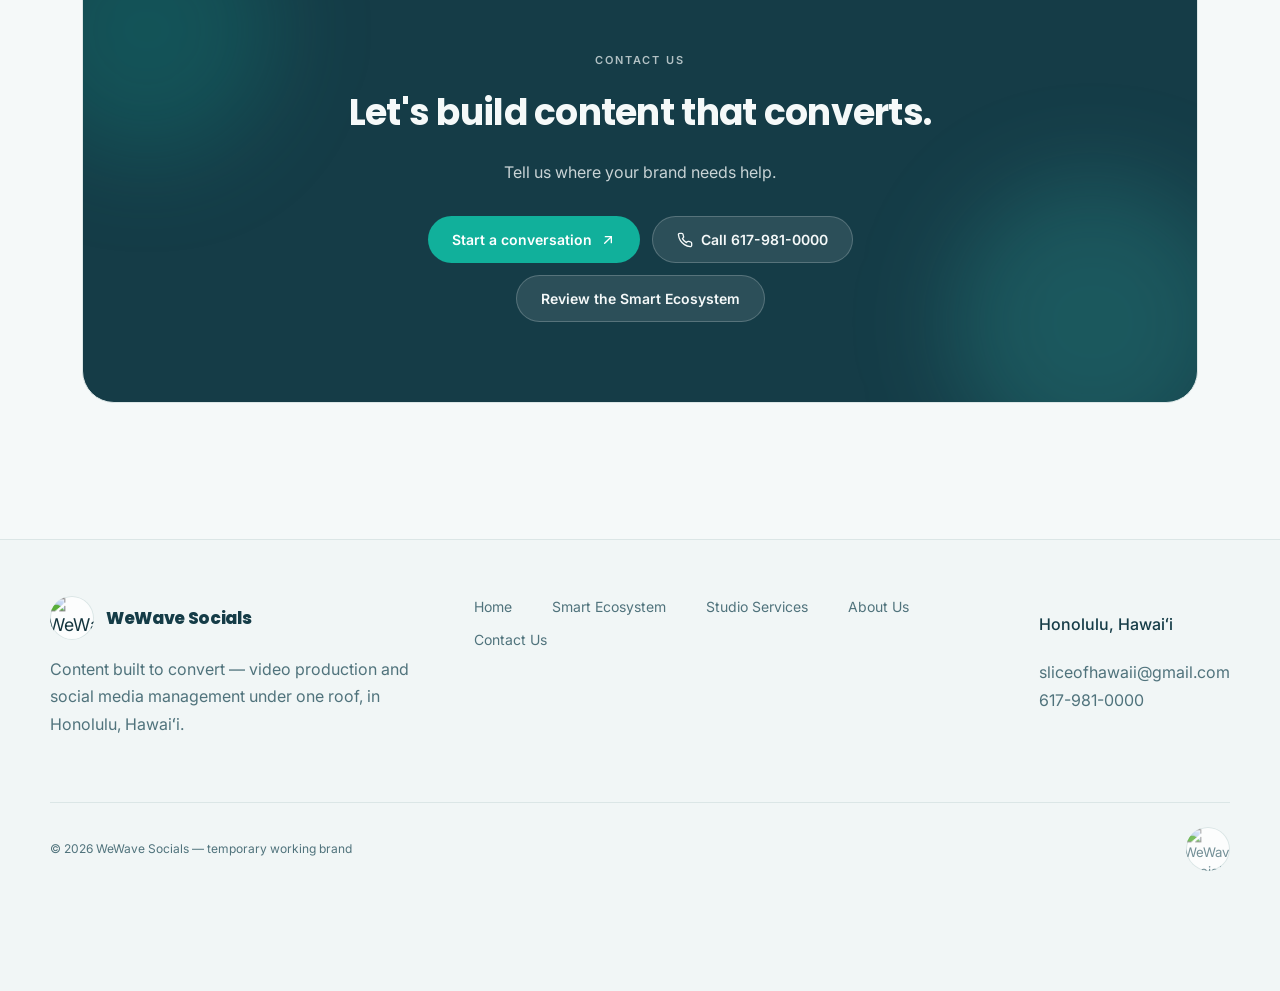
==== commit 8f891b98: "File changes" ====
--- a/static-site/index.html
+++ b/static-site/index.html
@@ -243,17 +243,35 @@
         <span class="eyebrow">Featured Work</span>
         <h2 class="text-3xl" style="margin-top:1rem">Stories That Build Brands.</h2>
       </div>
-      <p class="text-muted text-right">Featured projects from our in-house media brand, Slice of Hawaiʻi, where cinematic production and strategic storytelling come together to help local businesses reach larger audiences.</p>
-    </div>
-    <div class="grid grid-2" style="margin-top:2.5rem">
-      <a class="work-card" href="https://www.youtube.com/watch?v=ld4I4f8DILA&t=16s" target="_blank" rel="noopener">
-        <div class="work-thumb"><img src="https://img.youtube.com/vi/ld4I4f8DILA/maxresdefault.jpg" alt="Farm Lovers Markets"><div class="bg-grad-overlay absolute inset-0"></div><div class="work-play"><svg class="icon ic-5"><use href="#ic-play"/></svg></div></div>
-        <div class="work-meta"><span class="uppercase font-semibold" style="font-size:11px;letter-spacing:0.16em;color:hsl(184 28% 97% / 0.8)">Long-form brand story</span><h3 class="text-2xl" style="margin-top:.25rem;color:var(--background)">Farm Lovers Markets</h3><p class="text-sm" style="margin-top:.25rem;max-width:28rem;color:hsl(184 28% 97% / 0.85)">Food, vendors, community, and culture shaped into a captivating visual experience.</p><div class="flex flex-wrap items-center gap-x-4 gap-y-1" style="margin-top:.75rem"><span class="text-accent font-semibold text-sm flex items-center gap-1">Watch on YouTube <svg class="icon ic-4"><use href="#ic-arrow-up-right"/></svg></span></div></div>
-      </a>
-      <a class="work-card" href="https://www.youtube.com/watch?v=Yyh1HHAIAQY&t=642s" target="_blank" rel="noopener">
-        <div class="work-thumb"><img src="https://img.youtube.com/vi/Yyh1HHAIAQY/maxresdefault.jpg" alt="Rigo"><div class="bg-grad-overlay absolute inset-0"></div><div class="work-play"><svg class="icon ic-5"><use href="#ic-play"/></svg></div></div>
-        <div class="work-meta"><span class="uppercase font-semibold" style="font-size:11px;letter-spacing:0.16em;color:hsl(184 28% 97% / 0.8)">Restaurant feature</span><h3 class="text-2xl" style="margin-top:.25rem;color:var(--background)">Rigo</h3><p class="text-sm" style="margin-top:.25rem;max-width:28rem;color:hsl(184 28% 97% / 0.85)">A cinematic restaurant story built around atmosphere, food, and personality.</p><div class="flex flex-wrap items-center gap-x-4 gap-y-1" style="margin-top:.75rem"><span class="text-accent font-semibold text-sm flex items-center gap-1">Watch on YouTube <svg class="icon ic-4"><use href="#ic-arrow-up-right"/></svg></span></div></div>
-      </a>
+      <p class="text-muted text-right">Featured projects from our in-house media brands, where cinematic production and strategic storytelling come together to help local businesses reach larger audiences.</p>
+    </div>
+    <div style="margin-top:2.5rem">
+      <div>
+        <h3 style="font-family:var(--font-heading);font-weight:700;font-size:1.25rem;color:var(--primary);margin-bottom:1.25rem">Sanctum Co.</h3>
+        <div class="grid grid-2">
+          <a class="work-card" href="https://www.instagram.com/p/DXZ27pvD_5l" target="_blank" rel="noopener">
+            <div class="work-thumb"><iframe src="https://www.instagram.com/p/DXZ27pvD_5l/embed" title="Sanctum Co." scrolling="no" loading="lazy" style="position:absolute;left:0;top:-12%;width:100%;height:124%;pointer-events:none;border:0"></iframe><div class="bg-grad-overlay absolute inset-0"></div><div class="work-play"><svg class="icon ic-5"><use href="#ic-play"/></svg></div></div>
+            <div class="work-meta"><span class="uppercase font-semibold" style="font-size:11px;letter-spacing:0.16em;color:hsl(184 28% 97% / 0.8)">Brand film</span><h3 class="text-2xl" style="margin-top:.25rem;color:var(--background)">Sanctum Co.</h3><p class="text-sm" style="margin-top:.25rem;max-width:28rem;color:hsl(184 28% 97% / 0.85)">Horizontal brand video for Sanctum Co., shot by Drake Dela Cruz.</p><div class="flex flex-wrap items-center gap-x-4 gap-y-1" style="margin-top:.75rem"><span class="text-accent font-semibold text-sm flex items-center gap-1">Watch on Instagram <svg class="icon ic-4"><use href="#ic-arrow-up-right"/></svg></span></div></div>
+          </a>
+          <a class="work-card" href="https://www.instagram.com/p/DXND14mDwW1" target="_blank" rel="noopener">
+            <div class="work-thumb"><iframe src="https://www.instagram.com/p/DXND14mDwW1/embed" title="Sanctum Co." scrolling="no" loading="lazy" style="position:absolute;left:0;top:-12%;width:100%;height:124%;pointer-events:none;border:0"></iframe><div class="bg-grad-overlay absolute inset-0"></div><div class="work-play"><svg class="icon ic-5"><use href="#ic-play"/></svg></div></div>
+            <div class="work-meta"><span class="uppercase font-semibold" style="font-size:11px;letter-spacing:0.16em;color:hsl(184 28% 97% / 0.8)">Brand film</span><h3 class="text-2xl" style="margin-top:.25rem;color:var(--background)">Sanctum Co.</h3><p class="text-sm" style="margin-top:.25rem;max-width:28rem;color:hsl(184 28% 97% / 0.85)">A second horizontal brand film for Sanctum Co.</p><div class="flex flex-wrap items-center gap-x-4 gap-y-1" style="margin-top:.75rem"><span class="text-accent font-semibold text-sm flex items-center gap-1">Watch on Instagram <svg class="icon ic-4"><use href="#ic-arrow-up-right"/></svg></span></div></div>
+          </a>
+        </div>
+      </div>
+      <div style="margin-top:2.5rem;border-top:1px solid var(--border);padding-top:2.5rem">
+        <h3 style="font-family:var(--font-heading);font-weight:700;font-size:1.25rem;color:var(--primary);margin-bottom:1.25rem">Slice of Hawaiʻi</h3>
+        <div class="grid grid-2">
+          <a class="work-card" href="https://www.youtube.com/watch?v=ld4I4f8DILA&t=16s" target="_blank" rel="noopener">
+            <div class="work-thumb"><img src="https://img.youtube.com/vi/ld4I4f8DILA/maxresdefault.jpg" alt="Farm Lovers Markets"><div class="bg-grad-overlay absolute inset-0"></div><div class="work-play"><svg class="icon ic-5"><use href="#ic-play"/></svg></div></div>
+            <div class="work-meta"><span class="uppercase font-semibold" style="font-size:11px;letter-spacing:0.16em;color:hsl(184 28% 97% / 0.8)">Long-form brand story</span><h3 class="text-2xl" style="margin-top:.25rem;color:var(--background)">Farm Lovers Markets</h3><p class="text-sm" style="margin-top:.25rem;max-width:28rem;color:hsl(184 28% 97% / 0.85)">Food, vendors, community, and culture shaped into a captivating visual experience.</p><div class="flex flex-wrap items-center gap-x-4 gap-y-1" style="margin-top:.75rem"><span class="text-accent font-semibold text-sm flex items-center gap-1">Watch on YouTube <svg class="icon ic-4"><use href="#ic-arrow-up-right"/></svg></span></div></div>
+          </a>
+          <a class="work-card" href="https://www.youtube.com/watch?v=Yyh1HHAIAQY&t=642s" target="_blank" rel="noopener">
+            <div class="work-thumb"><img src="https://img.youtube.com/vi/Yyh1HHAIAQY/maxresdefault.jpg" alt="Rigo"><div class="bg-grad-overlay absolute inset-0"></div><div class="work-play"><svg class="icon ic-5"><use href="#ic-play"/></svg></div></div>
+            <div class="work-meta"><span class="uppercase font-semibold" style="font-size:11px;letter-spacing:0.16em;color:hsl(184 28% 97% / 0.8)">Restaurant feature</span><h3 class="text-2xl" style="margin-top:.25rem;color:var(--background)">Rigo</h3><p class="text-sm" style="margin-top:.25rem;max-width:28rem;color:hsl(184 28% 97% / 0.85)">A cinematic restaurant story built around atmosphere, food, and personality.</p><div class="flex flex-wrap items-center gap-x-4 gap-y-1" style="margin-top:.75rem"><span class="text-accent font-semibold text-sm flex items-center gap-1">Watch on YouTube <svg class="icon ic-4"><use href="#ic-arrow-up-right"/></svg></span></div></div>
+          </a>
+        </div>
+      </div>
     </div>
   </div>
 </section>
--- a/static-site/styles.css
+++ b/static-site/styles.css
@@ -356,6 +356,7 @@
 
 /* Studio */
 .studio-card .svc-img { background: linear-gradient(135deg, var(--primary), hsl(193 54% 18% / 0.7)); }
+.studio-card .studio-photo { position: absolute; inset: 0; width: 100%; height: 100%; object-fit: cover; }
 .studio-card .studio-ic { position: absolute; left: 24px; top: 24px; width: 56px; height: 56px; display: grid; place-items: center; border-radius: 1rem; background: hsl(184 28% 97% / 0.9); color: var(--primary); }
 .studio-card .studio-watermark { position: absolute; bottom: -24px; right: -16px; width: 160px; height: 160px; color: hsl(172 60% 96% / 0.1); }
 .incl-list { list-style: none; margin: 0; padding: 0; display: grid; gap: 0.625rem; }
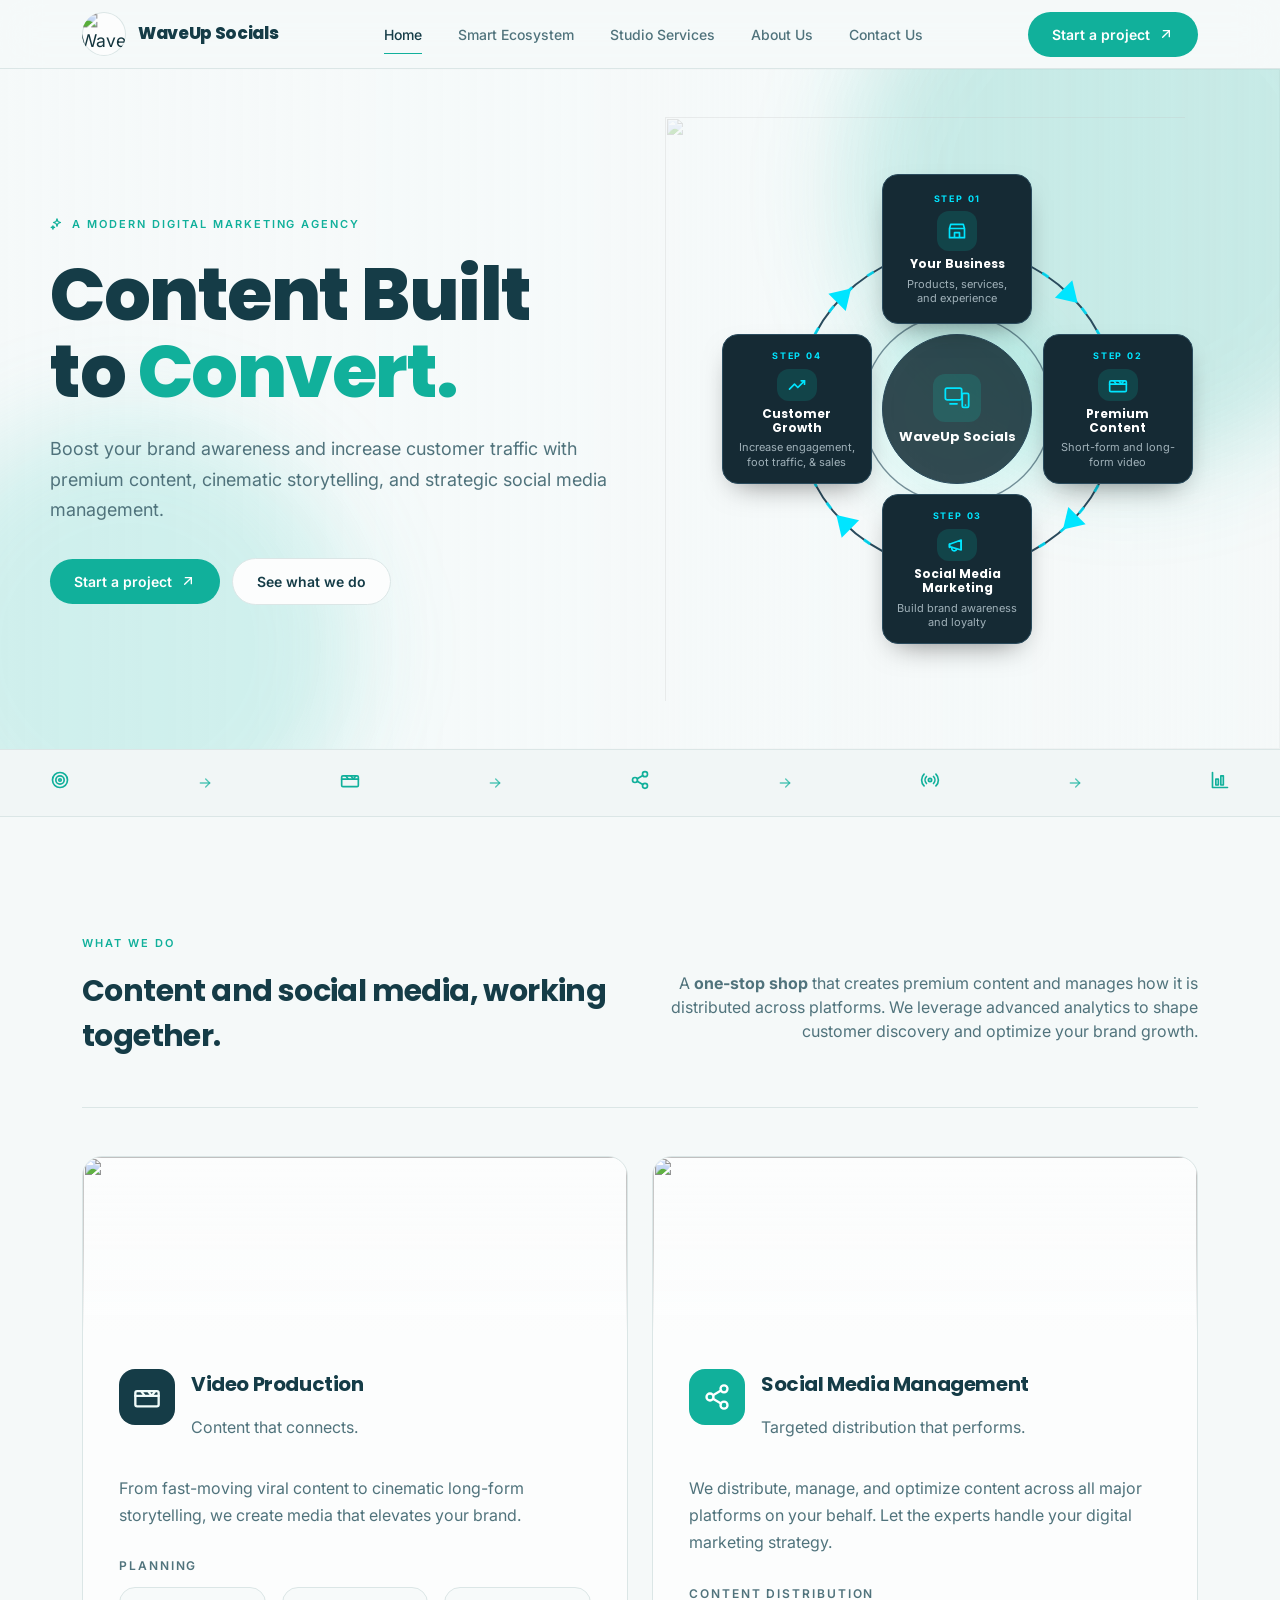
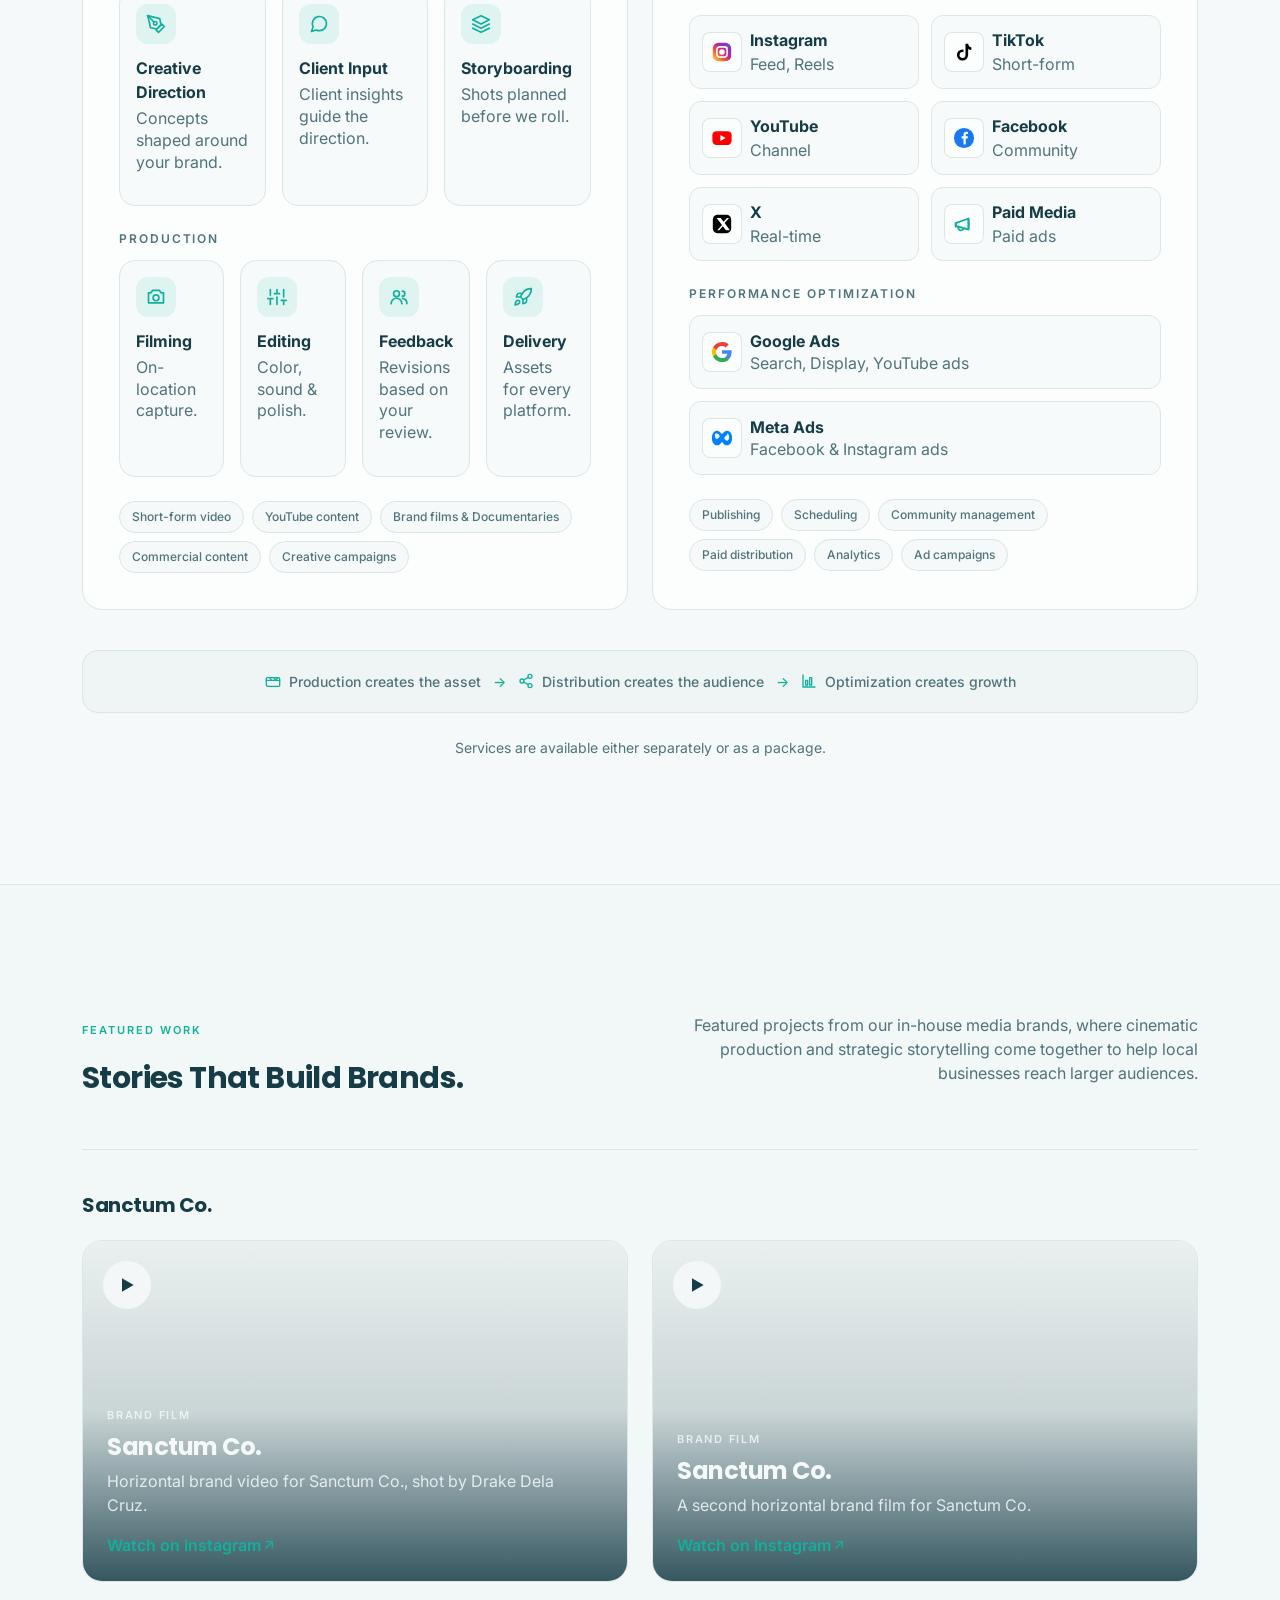
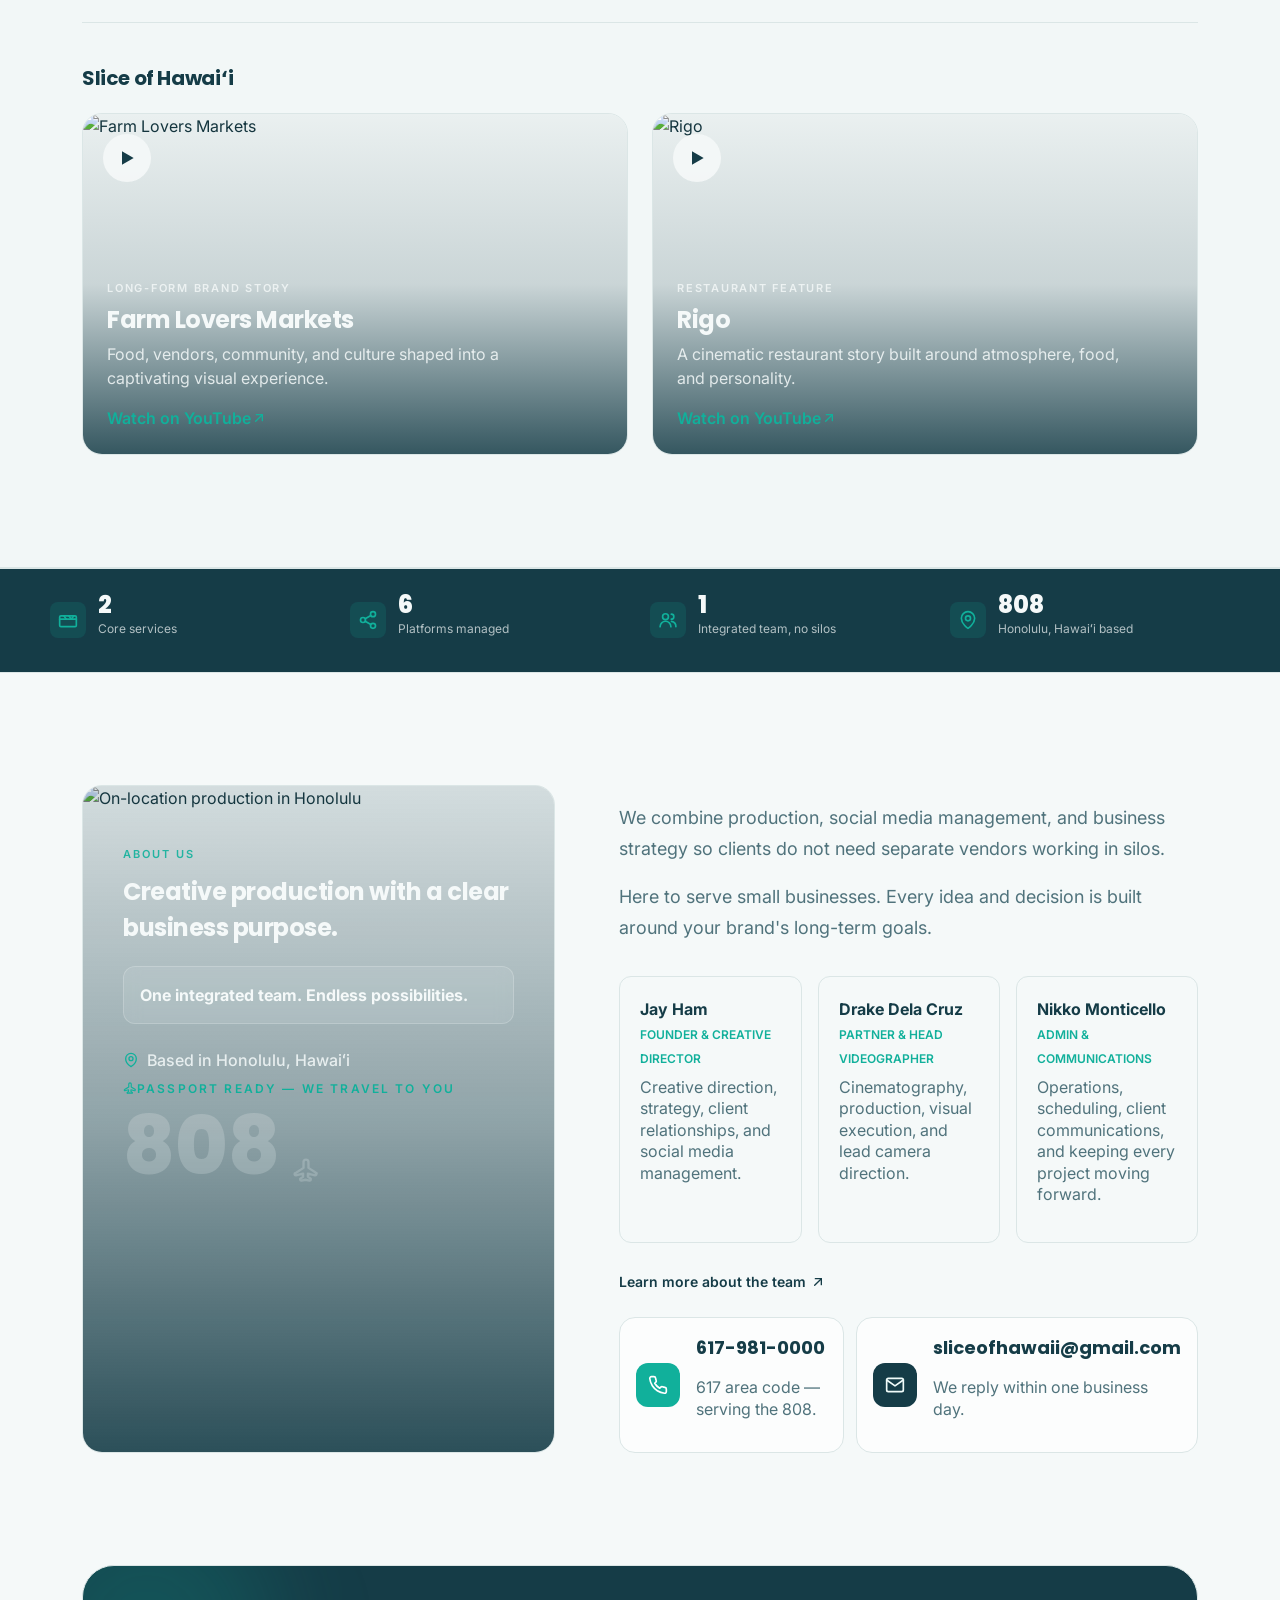
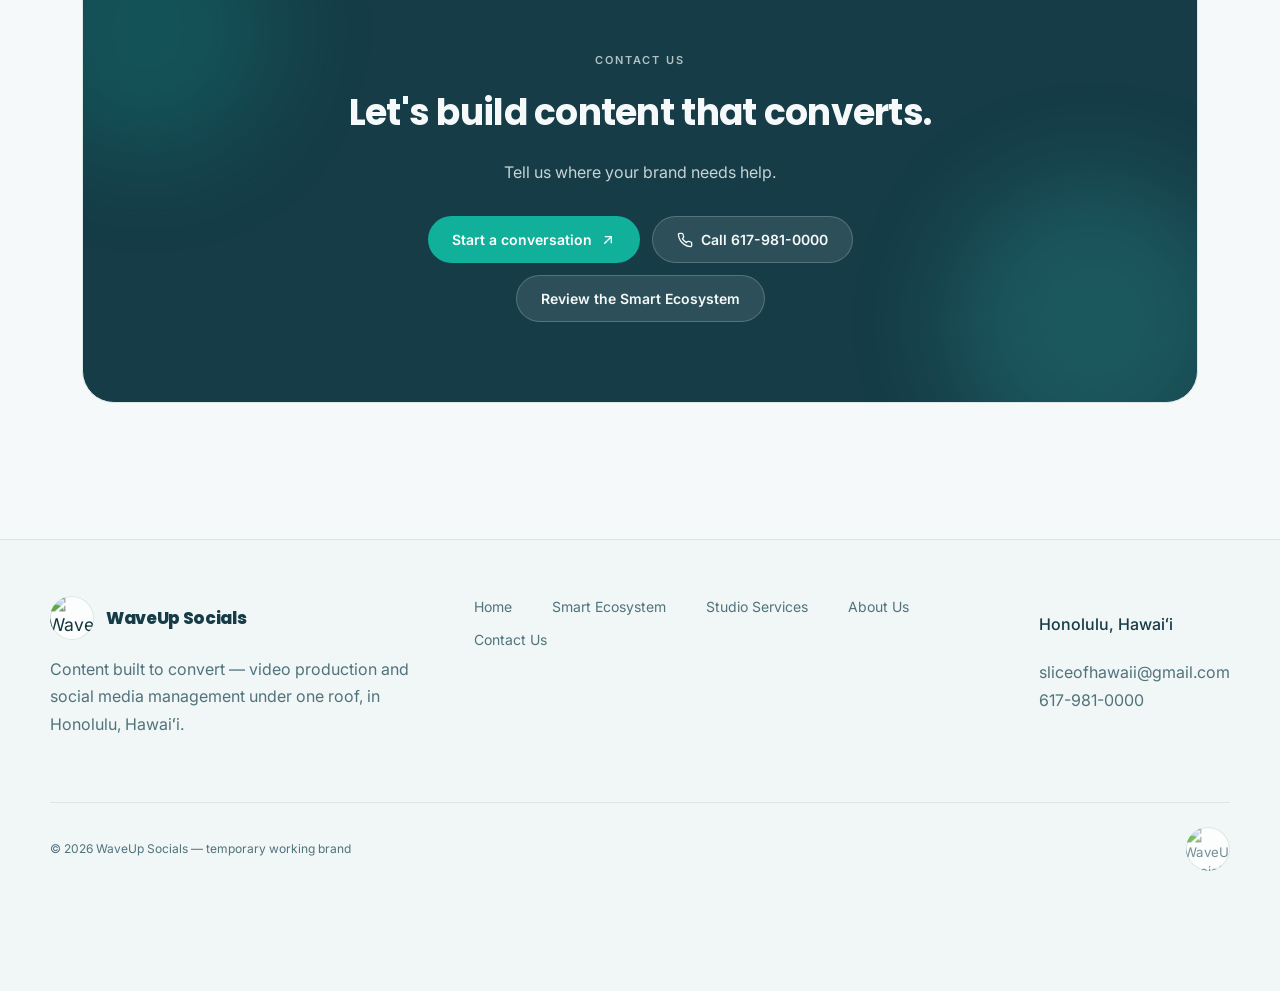
==== commit 5ac86c91: "File changes" ====
--- a/static-site/index.html
+++ b/static-site/index.html
@@ -3,7 +3,7 @@
 <head>
 <meta charset="UTF-8">
 <meta name="viewport" content="width=device-width, initial-scale=1.0">
-<title>WeWave Socials — Content Built to Convert</title>
+<title>WaveUp Socials — Content Built to Convert</title>
 <link rel="stylesheet" href="styles.css">
 </head>
 <body>
@@ -53,8 +53,8 @@
   <input type="checkbox" id="nav-toggle">
   <div class="container-wide header-row">
     <a href="index.html" class="brand-link">
-      <span class="brand-logo"><img src="https://media.base44.com/images/public/6a5a1601b834ac73c4093efe/1c120a191_WeWaveSocialsStorefrontLogo.png" alt="WeWave Socials"></span>
-      <span class="brand-name">WeWave Socials</span>
+      <span class="brand-logo"><img src="https://media.base44.com/images/public/6a5a1601b834ac73c4093efe/d3f0298ce_WaveUpSocialsStorefrontLogo.png" alt="WaveUp Socials"></span>
+      <span class="brand-name">WaveUp Socials</span>
     </a>
     <nav class="nav-desktop">
       <a class="nav-link active" href="index.html">Home</a>
@@ -119,7 +119,7 @@
           <div class="ge-hub">
             <div class="ge-hub-inner">
               <span class="ge-ic-box"><svg width="28" height="28" viewBox="0 0 24 24" fill="none" stroke="currentColor" stroke-width="1.5" stroke-linecap="round" stroke-linejoin="round"><rect x="2" y="3.5" width="14" height="10" rx="1.4"/><path d="M6 17h6"/><rect x="16.5" y="8" width="5.5" height="12" rx="1.2"/><path d="M19.25 18h.01"/></svg></span>
-              <strong style="font-family:var(--font-heading);font-size:13px;font-weight:700;line-height:1.15;color:#fff">WeWave Socials</strong>
+              <strong style="font-family:var(--font-heading);font-size:13px;font-weight:700;line-height:1.15;color:#fff">WaveUp Socials</strong>
             </div>
           </div>
           <div class="ge-node" style="left:50%;top:16%"><div class="ge-node-card"><span class="ge-step-label">Step 01</span><span class="ge-node-ic"><svg class="icon ic-5"><use href="#ic-store"/></svg></span><strong class="ge-node-title">Your Business</strong><span class="ge-node-cap">Products, services, and experience</span></div></div>
@@ -345,7 +345,7 @@
   <div class="container-wide footer-inner">
     <div class="footer-grid">
       <div class="max-w-sm">
-        <a href="index.html" class="brand-link"><span class="brand-logo"><img src="https://media.base44.com/images/public/6a5a1601b834ac73c4093efe/1c120a191_WeWaveSocialsStorefrontLogo.png" alt="WeWave Socials"></span><span class="brand-name">WeWave Socials</span></a>
+        <a href="index.html" class="brand-link"><span class="brand-logo"><img src="https://media.base44.com/images/public/6a5a1601b834ac73c4093efe/d3f0298ce_WaveUpSocialsStorefrontLogo.png" alt="WaveUp Socials"></span><span class="brand-name">WaveUp Socials</span></a>
         <p class="text-sm leading-relaxed text-muted" style="margin-top:1rem">Content built to convert — video production and social media management under one roof, in Honolulu, Hawaiʻi.</p>
       </div>
       <nav class="footer-nav">
@@ -358,8 +358,8 @@
       </div>
     </div>
     <div class="footer-bottom">
-      <span>© 2026 WeWave Socials — temporary working brand</span>
-      <span class="brand-logo"><img src="https://media.base44.com/images/public/6a5a1601b834ac73c4093efe/1c120a191_WeWaveSocialsStorefrontLogo.png" alt="WeWave Socials" style="opacity:.8"></span>
+      <span>© 2026 WaveUp Socials — temporary working brand</span>
+      <span class="brand-logo"><img src="https://media.base44.com/images/public/6a5a1601b834ac73c4093efe/d3f0298ce_WaveUpSocialsStorefrontLogo.png" alt="WaveUp Socials" style="opacity:.8"></span>
     </div>
   </div>
 </footer>
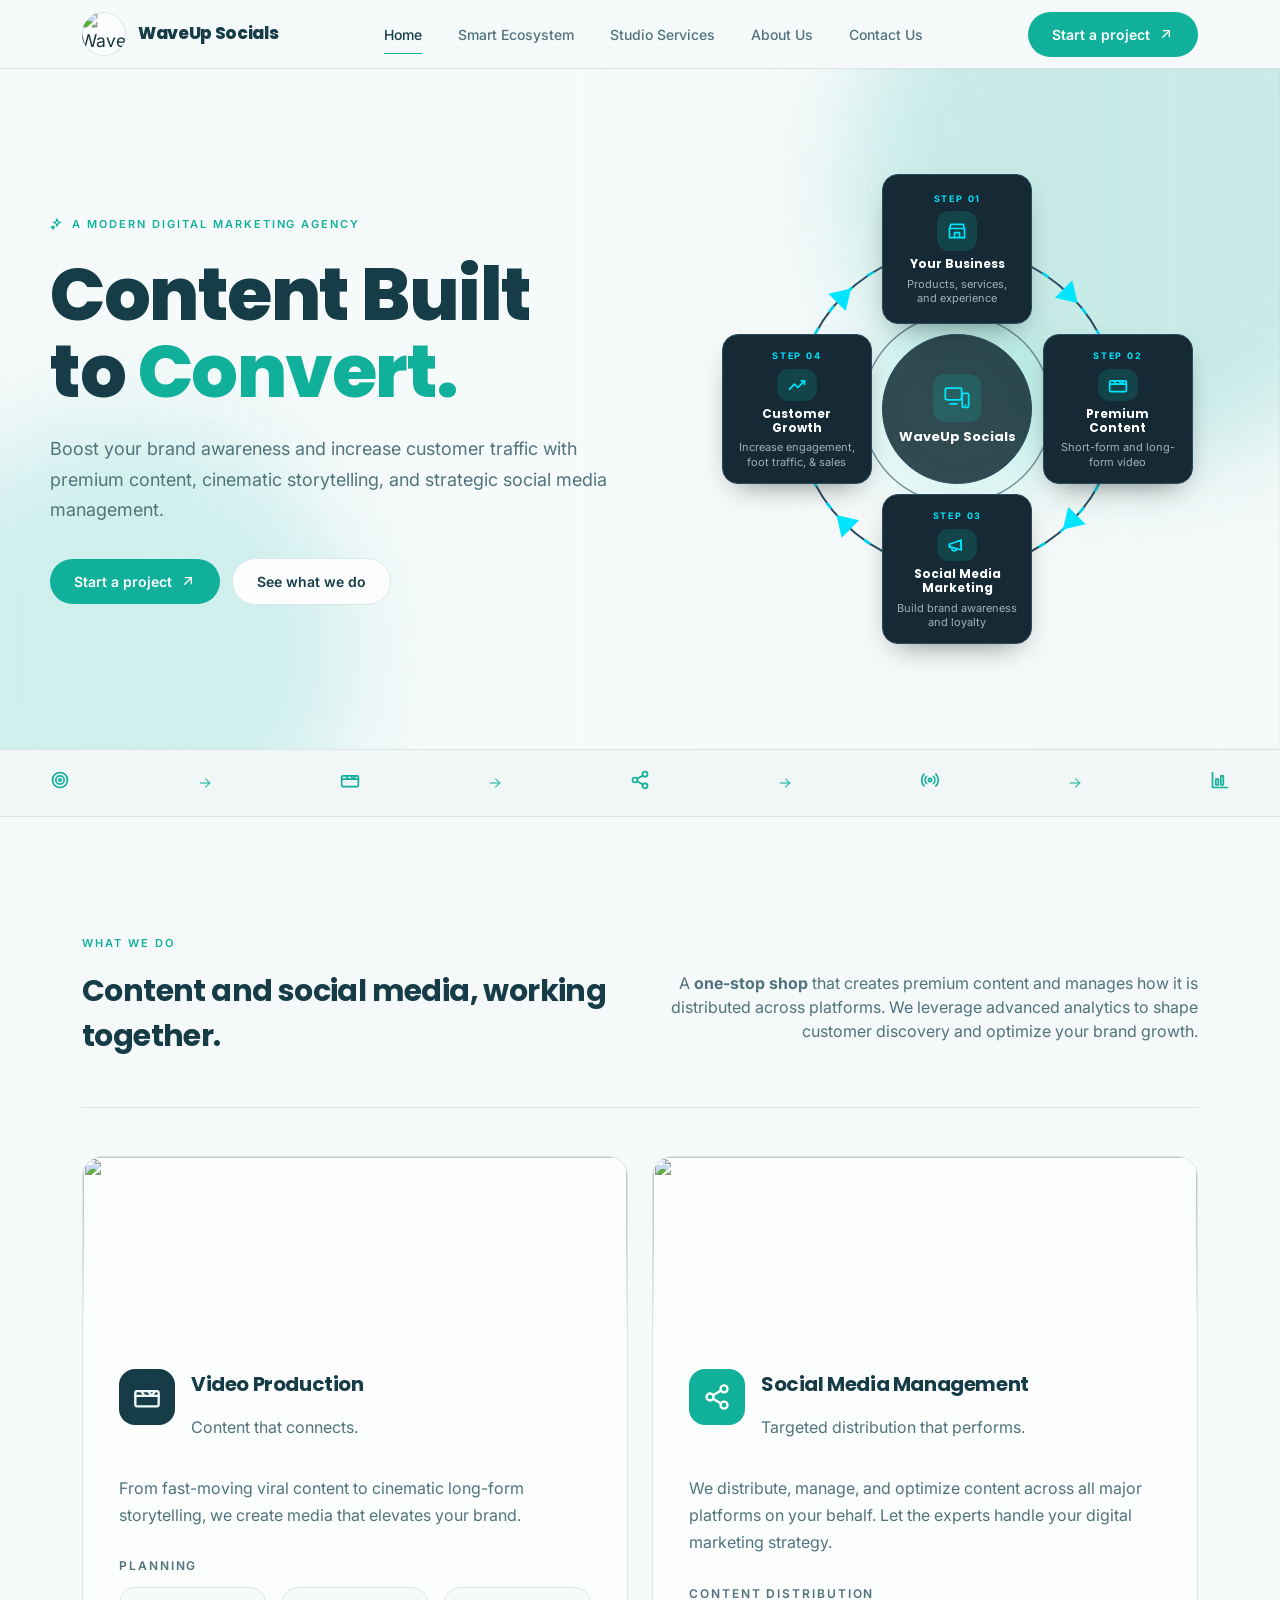
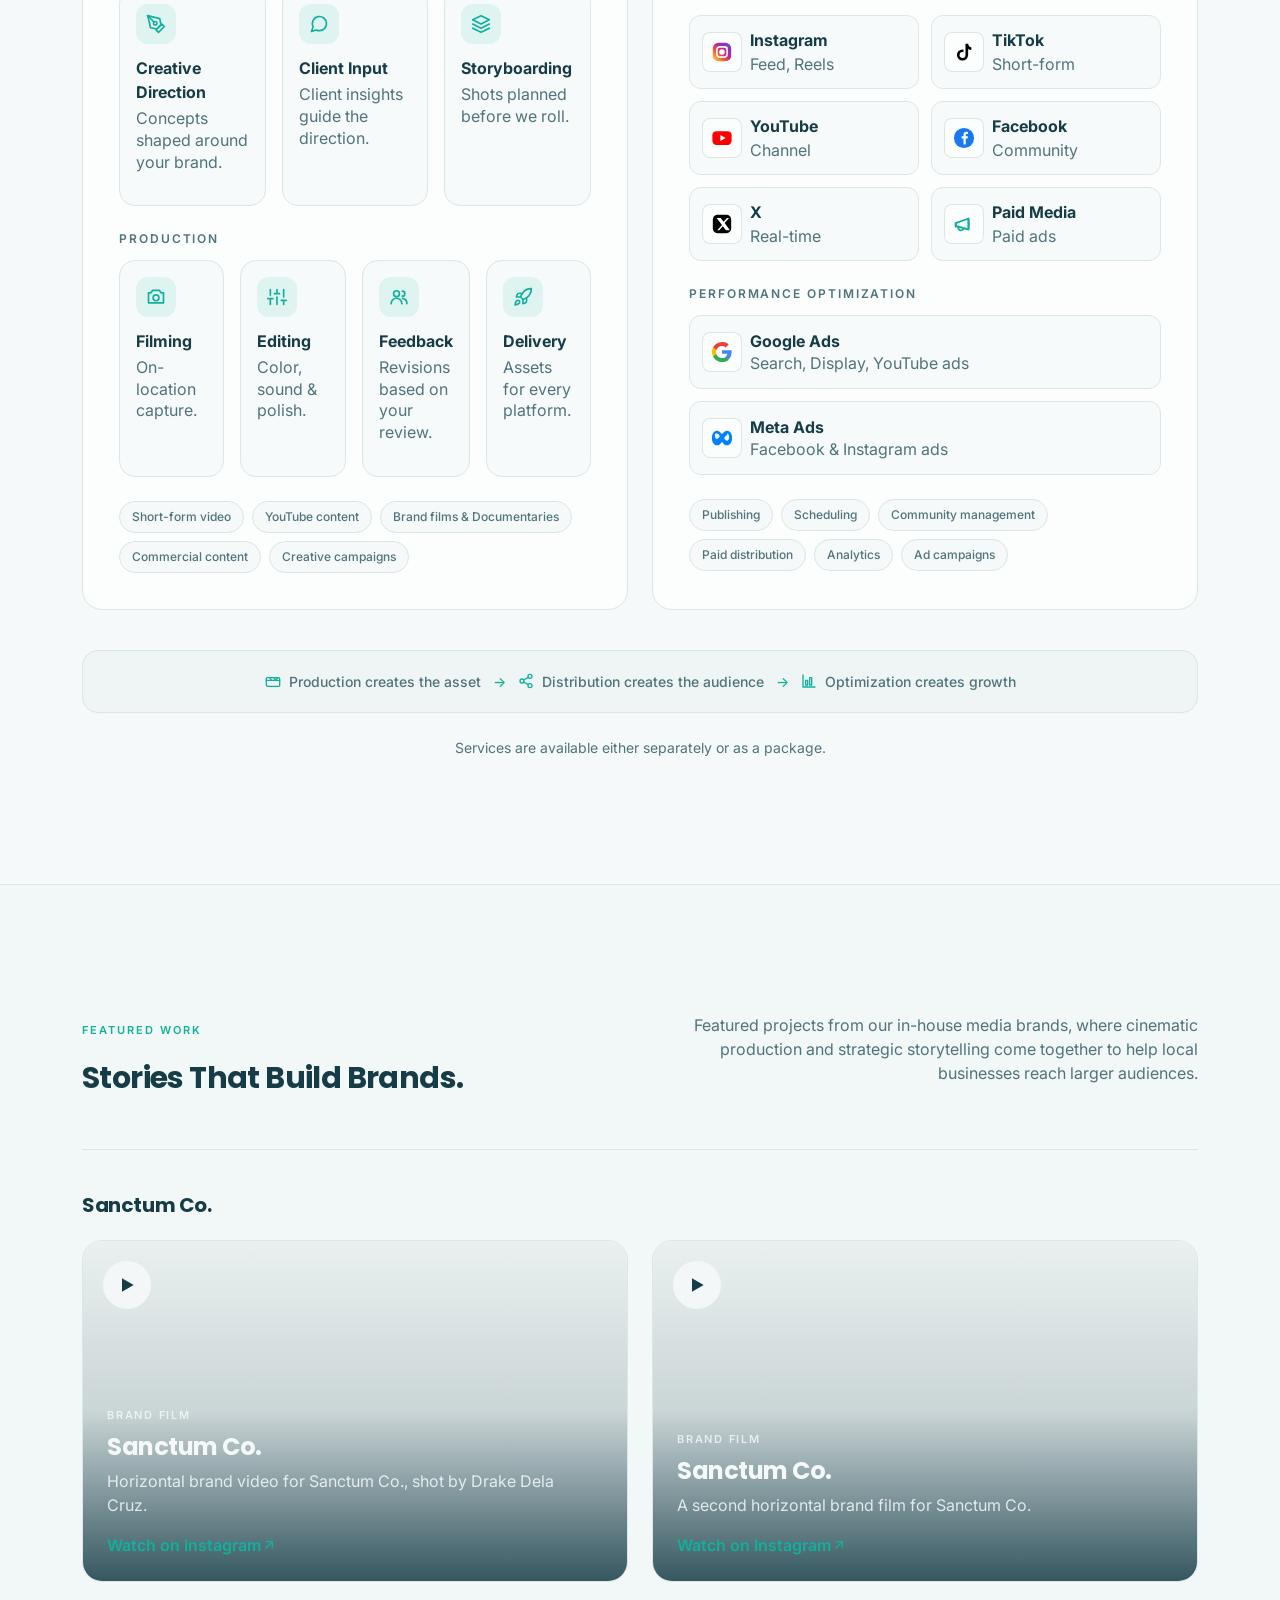
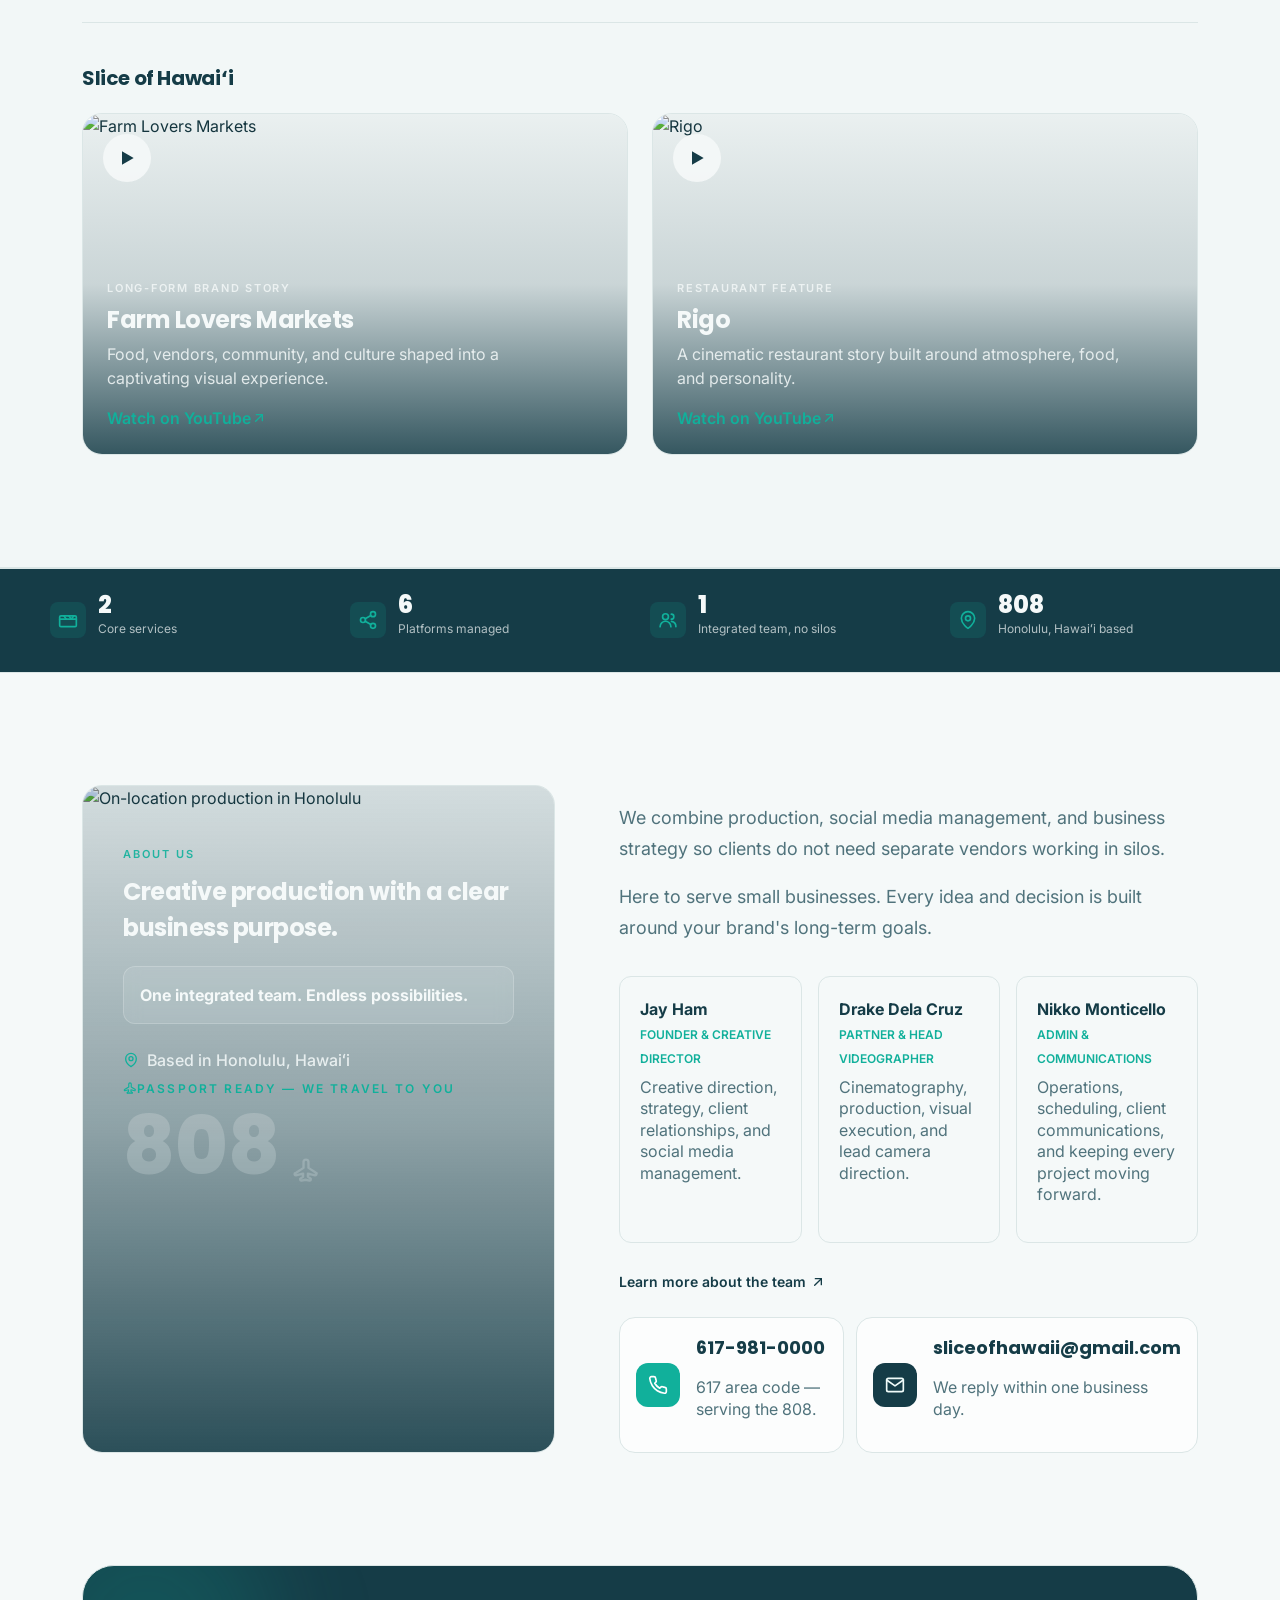
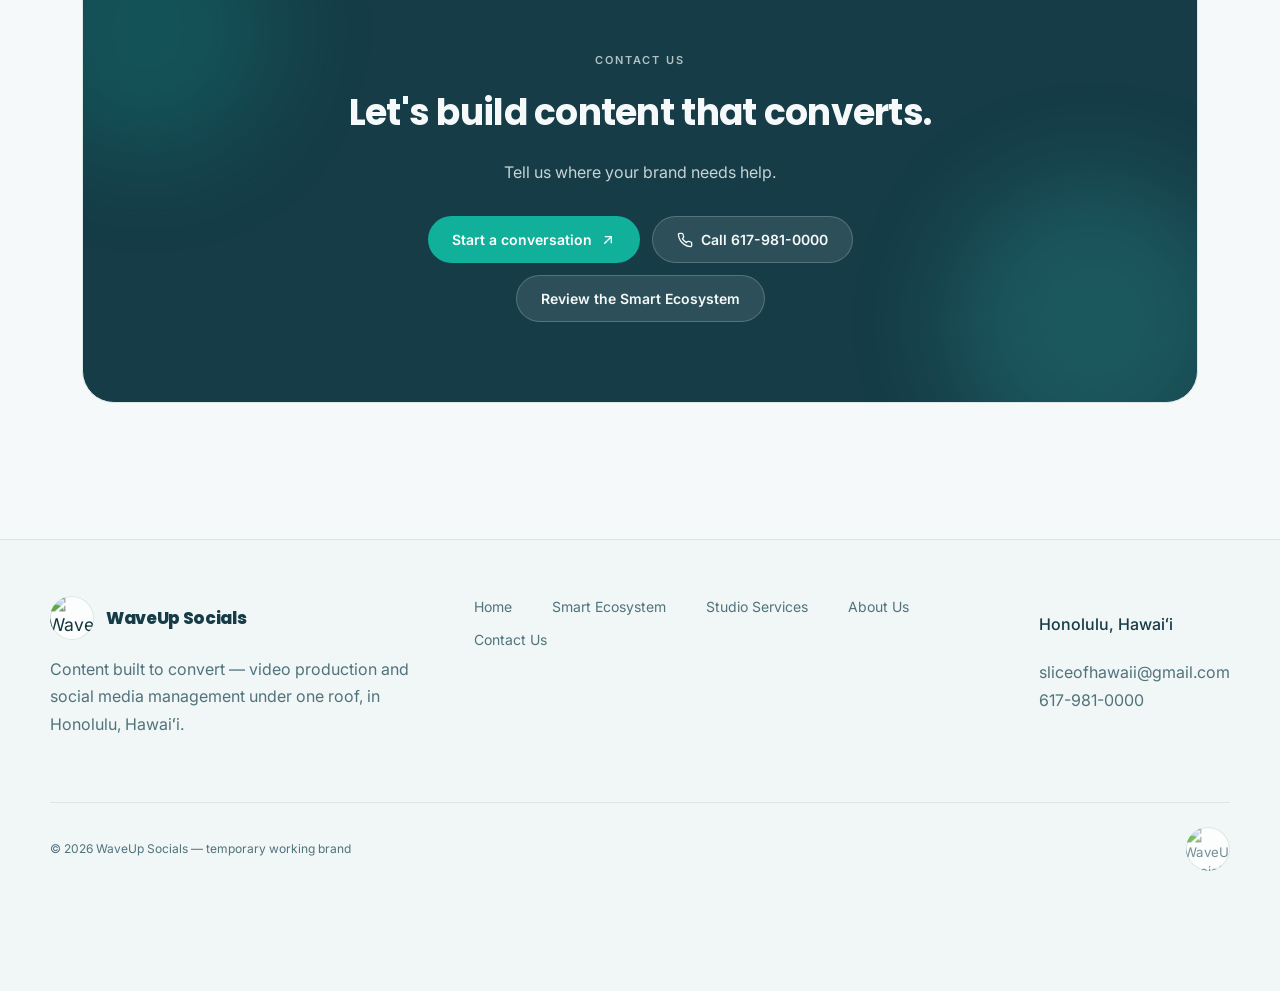
==== commit 584bb0ac: "File changes" ====
--- a/static-site/index.html
+++ b/static-site/index.html
@@ -100,8 +100,7 @@
     <div style="padding-left:0">
       <!-- Growth Engine flywheel -->
       <div class="ge-wrap">
-        <img class="ge-watermark" src="https://media.base44.com/images/public/6a5a1601b834ac73c4093efe/0976eb1b7_image.png" alt="">
-        <div class="ge-wheel">
+                <div class="ge-wheel">
           <div class="ge-glow"></div>
           <svg class="ge-svg" viewBox="0 0 100 100" preserveAspectRatio="xMidYMid meet" aria-hidden="true">
             <circle cx="50" cy="50" r="34" fill="none" stroke="#2a4b5d" stroke-width="0.4"/>
